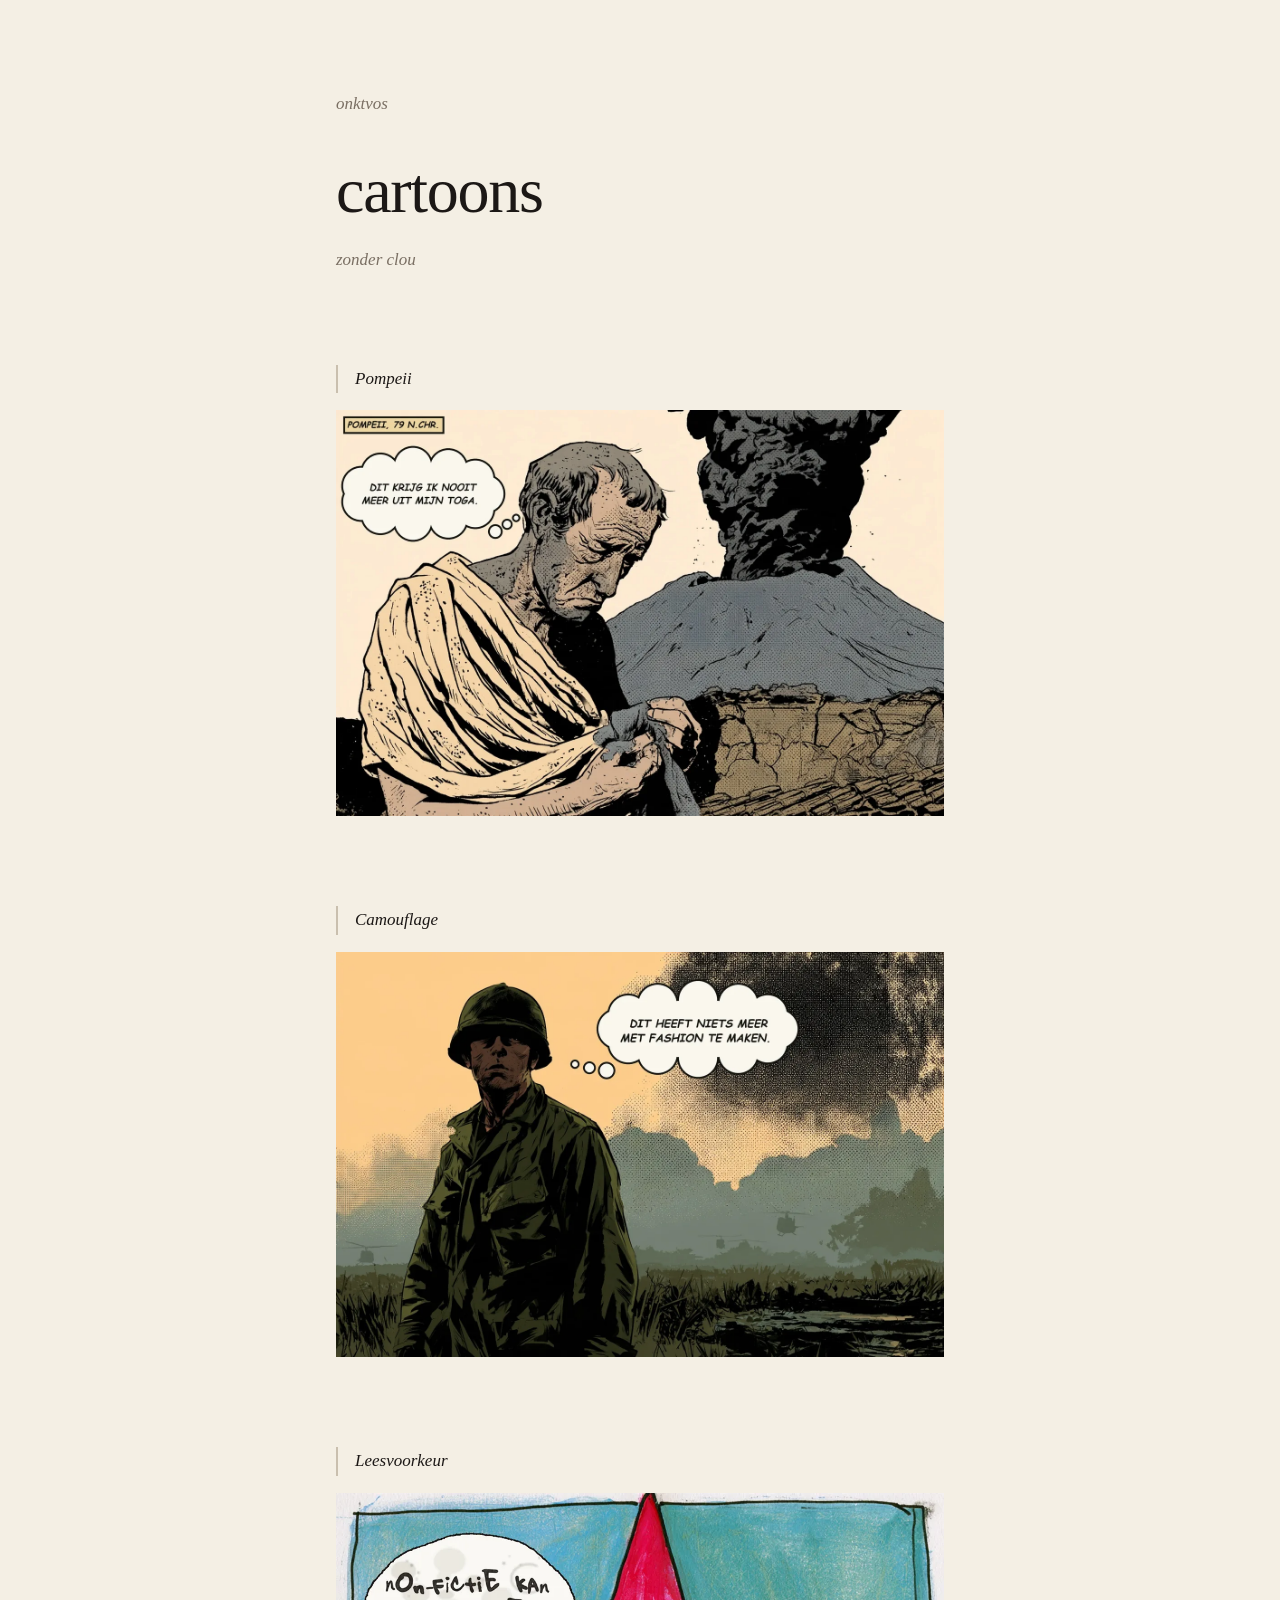
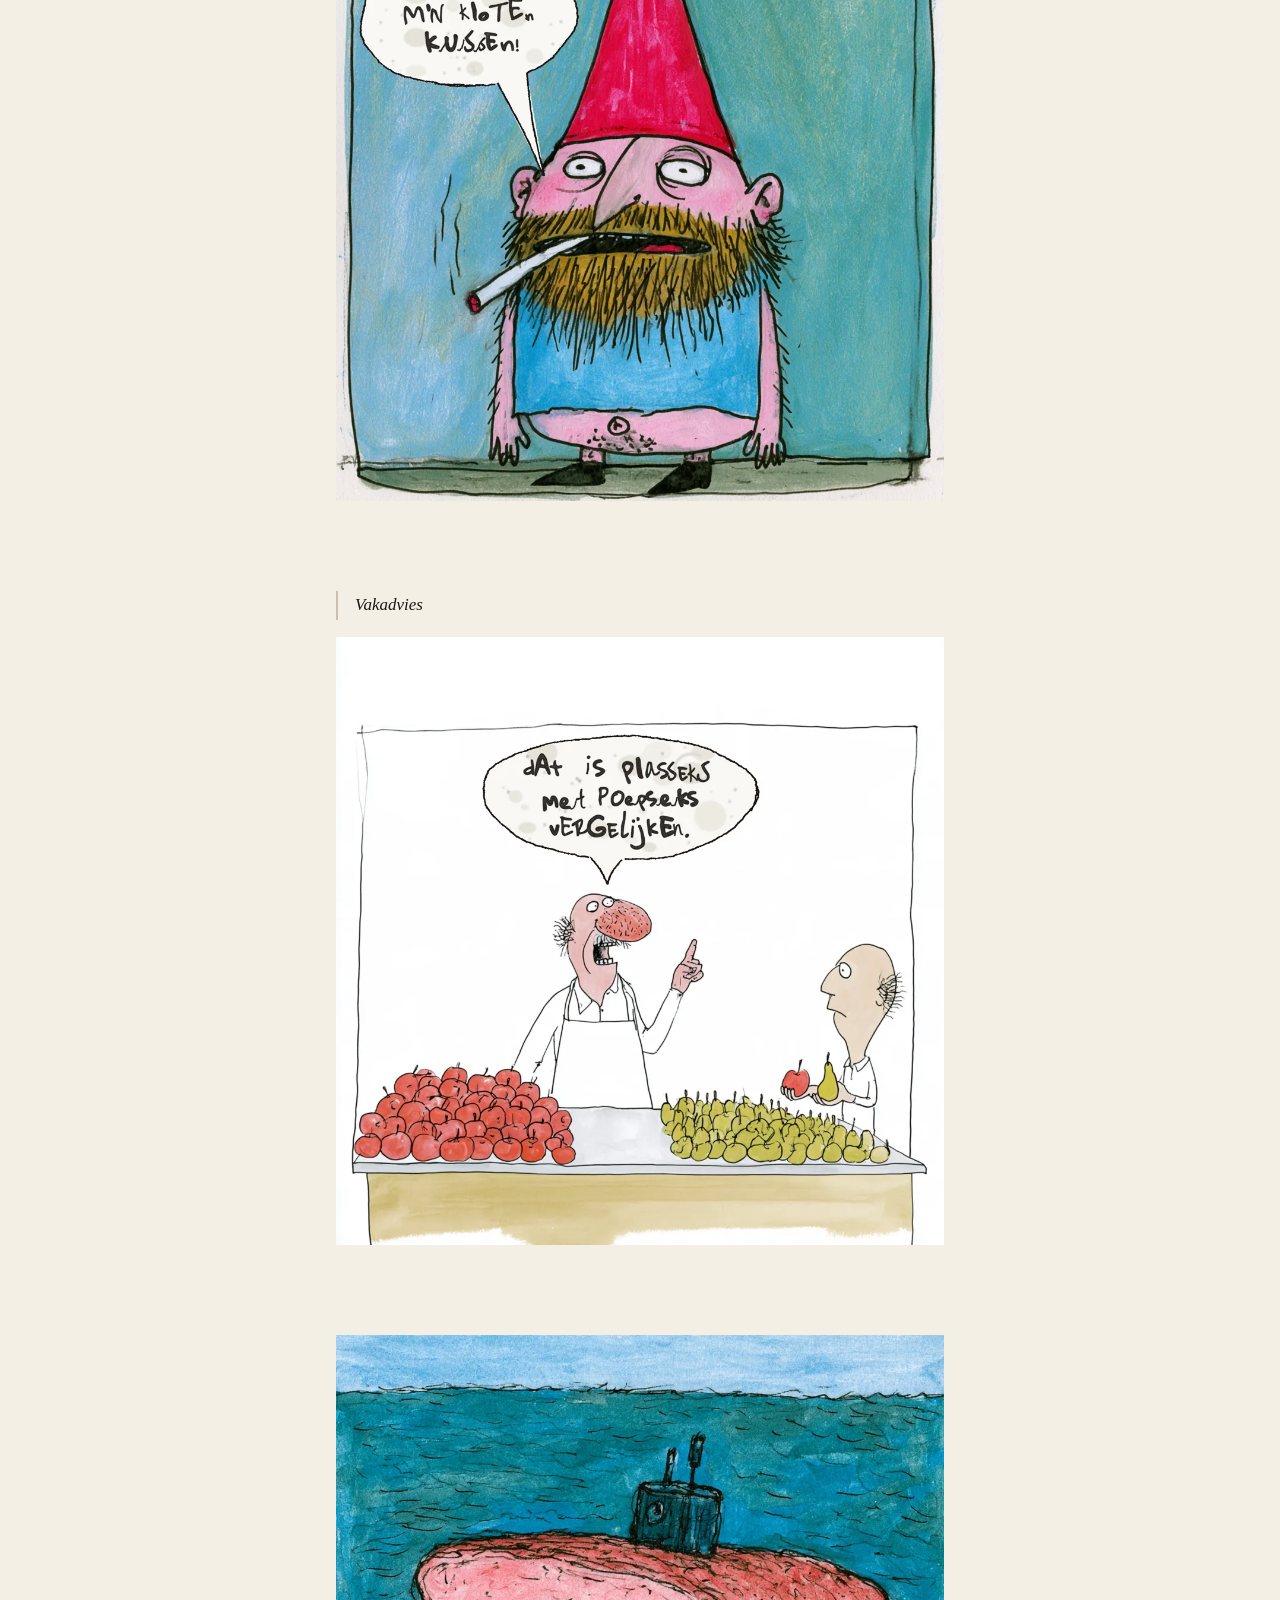
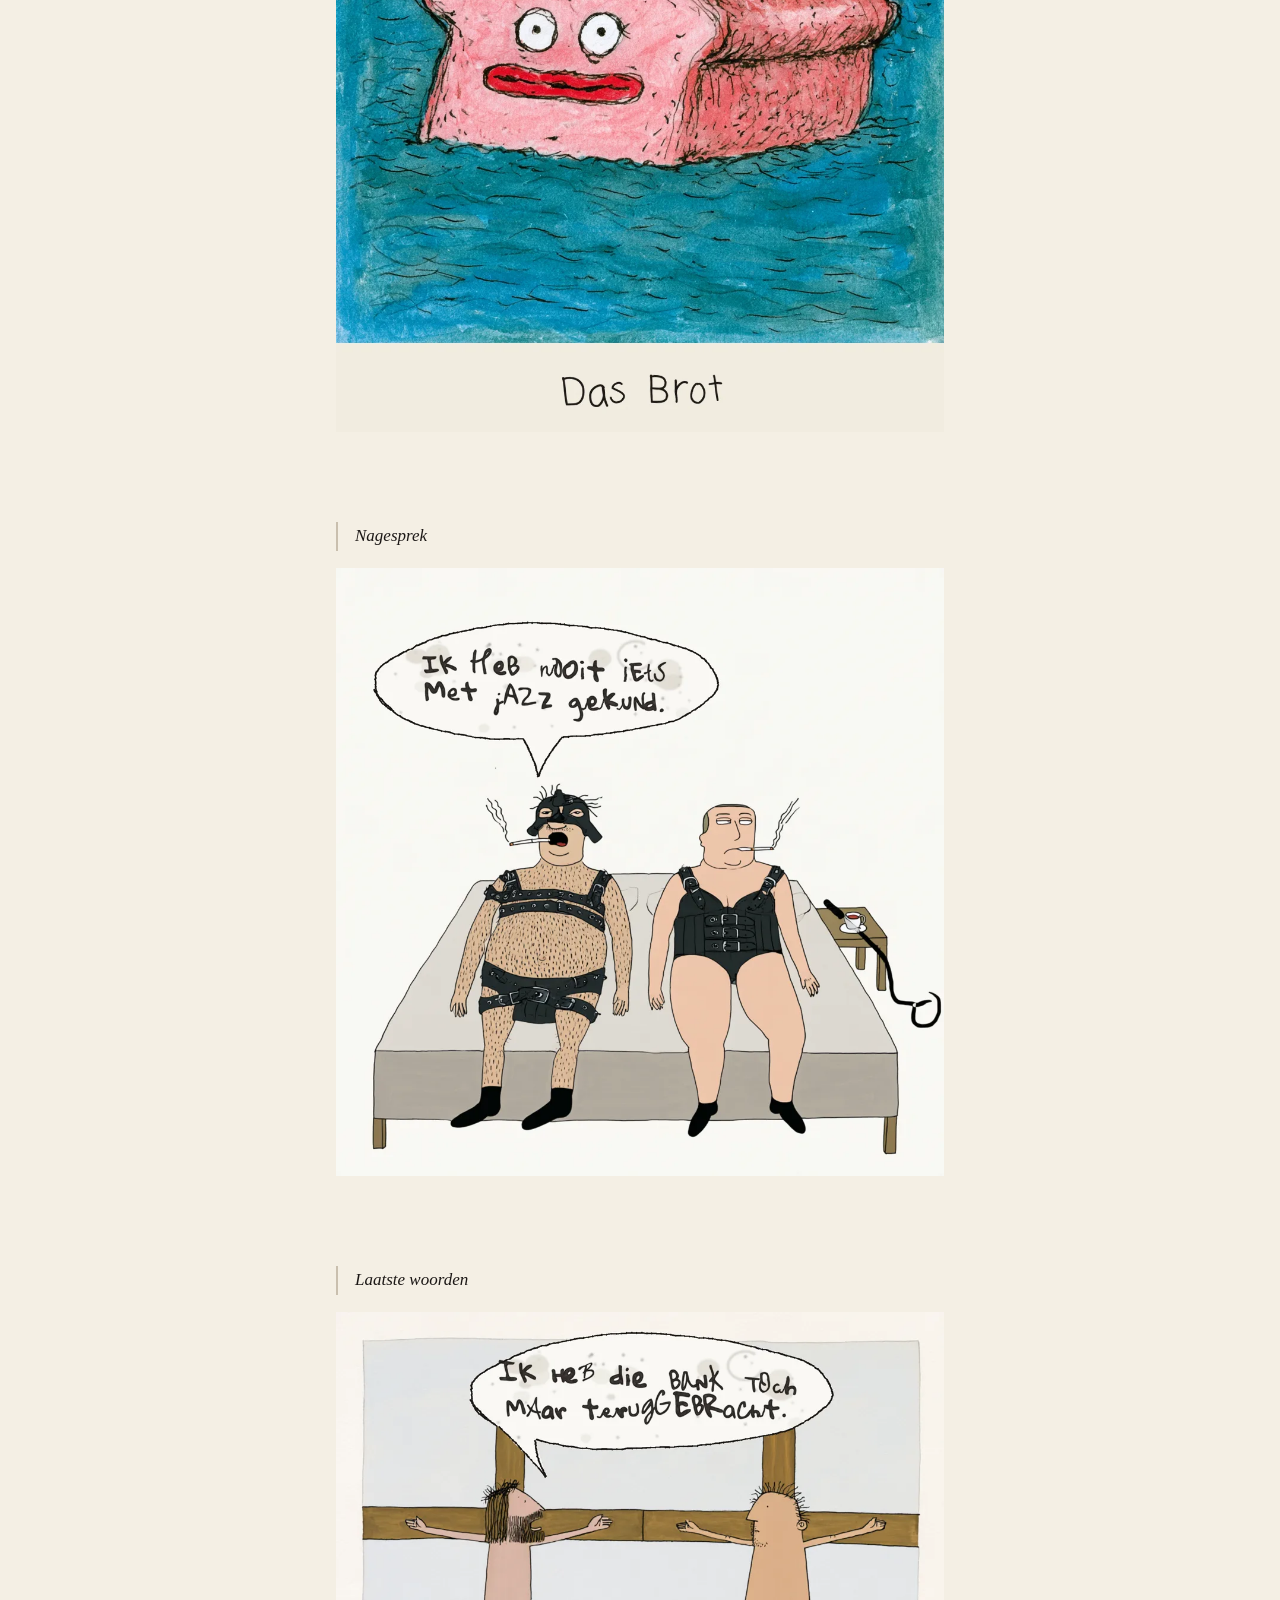
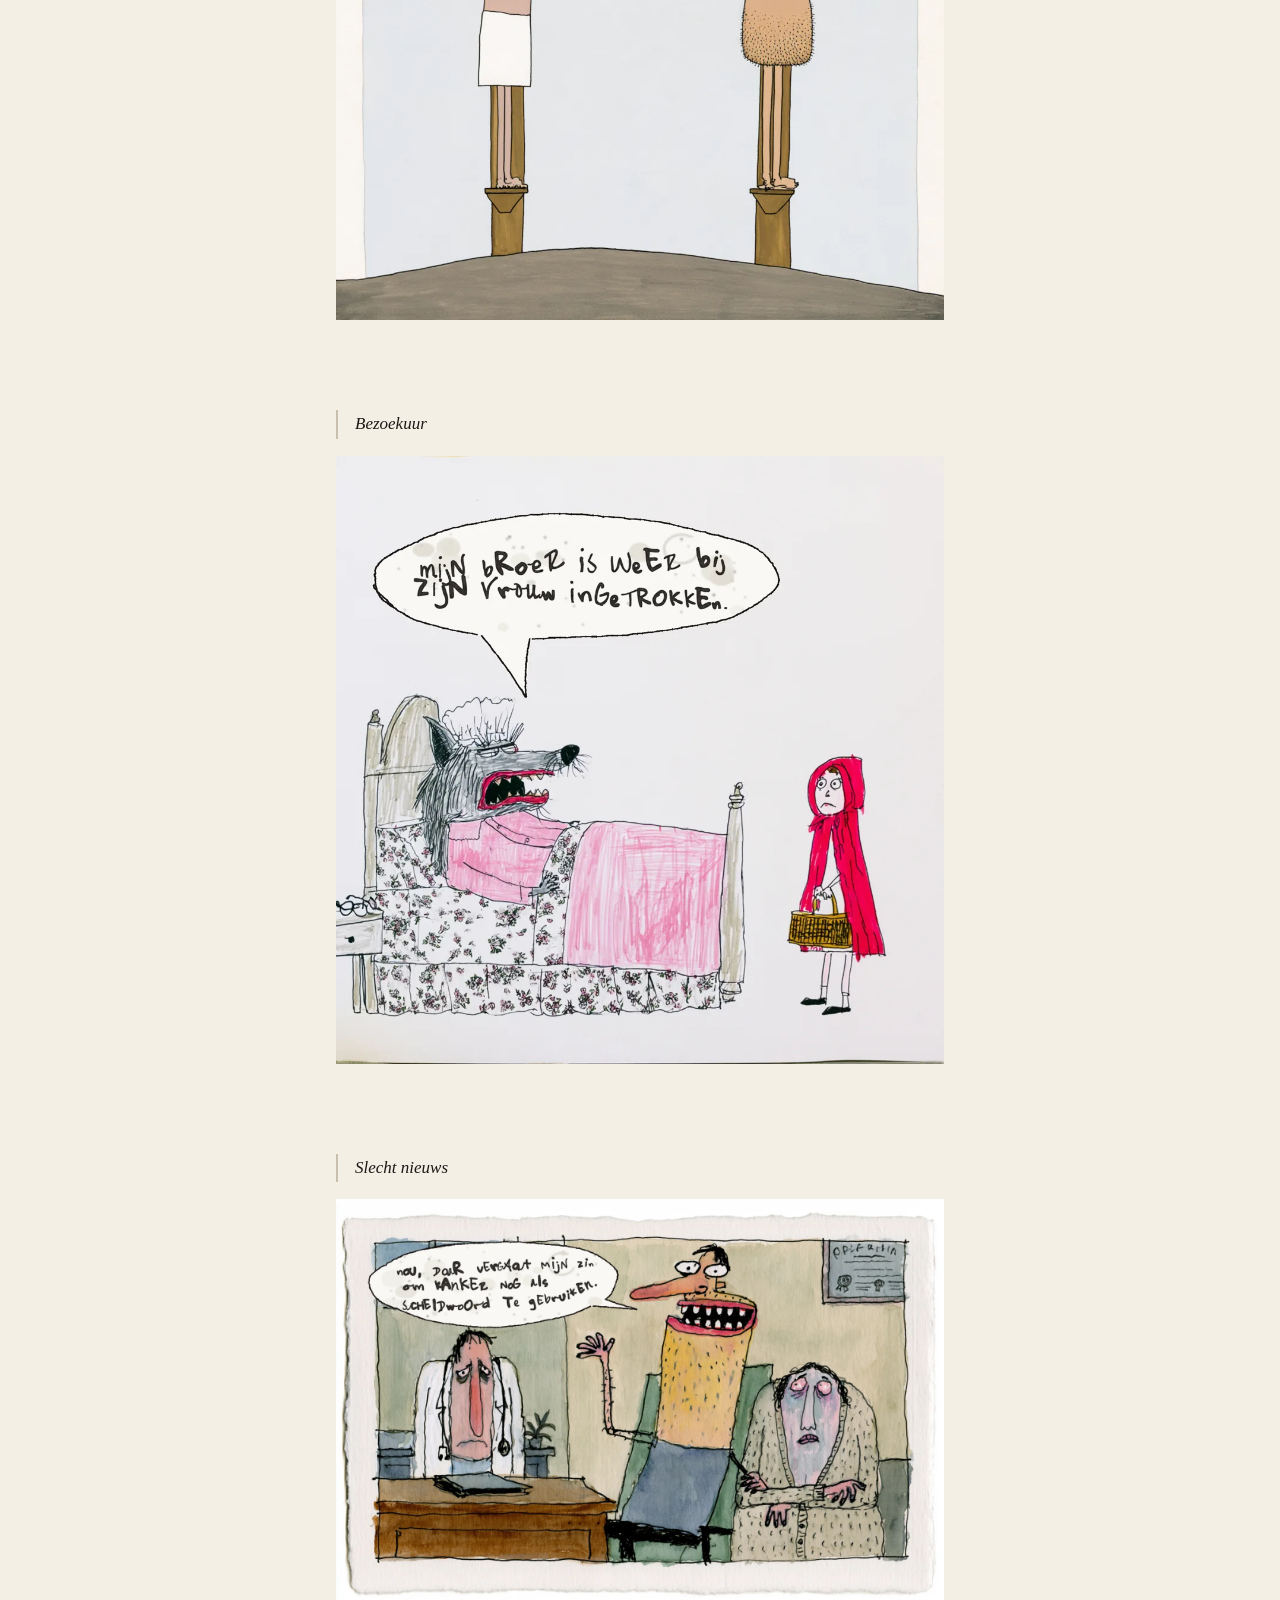
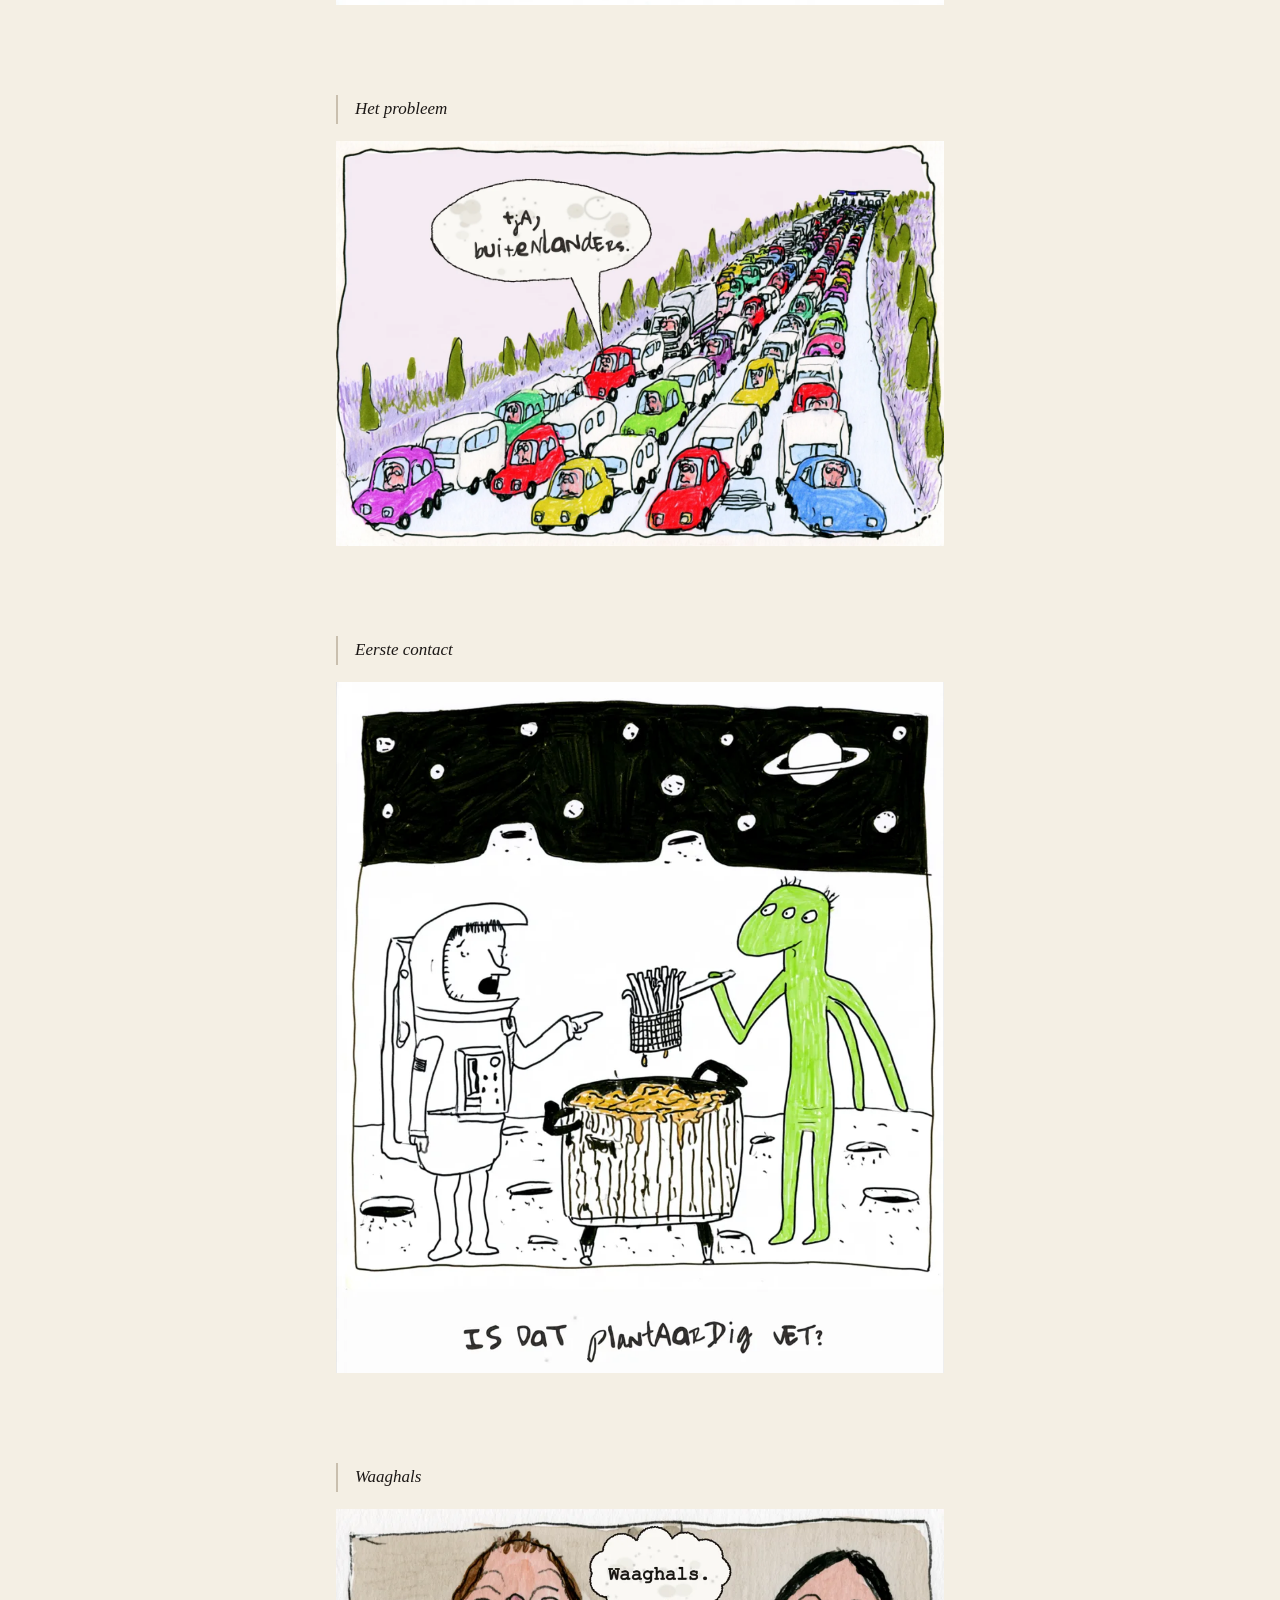
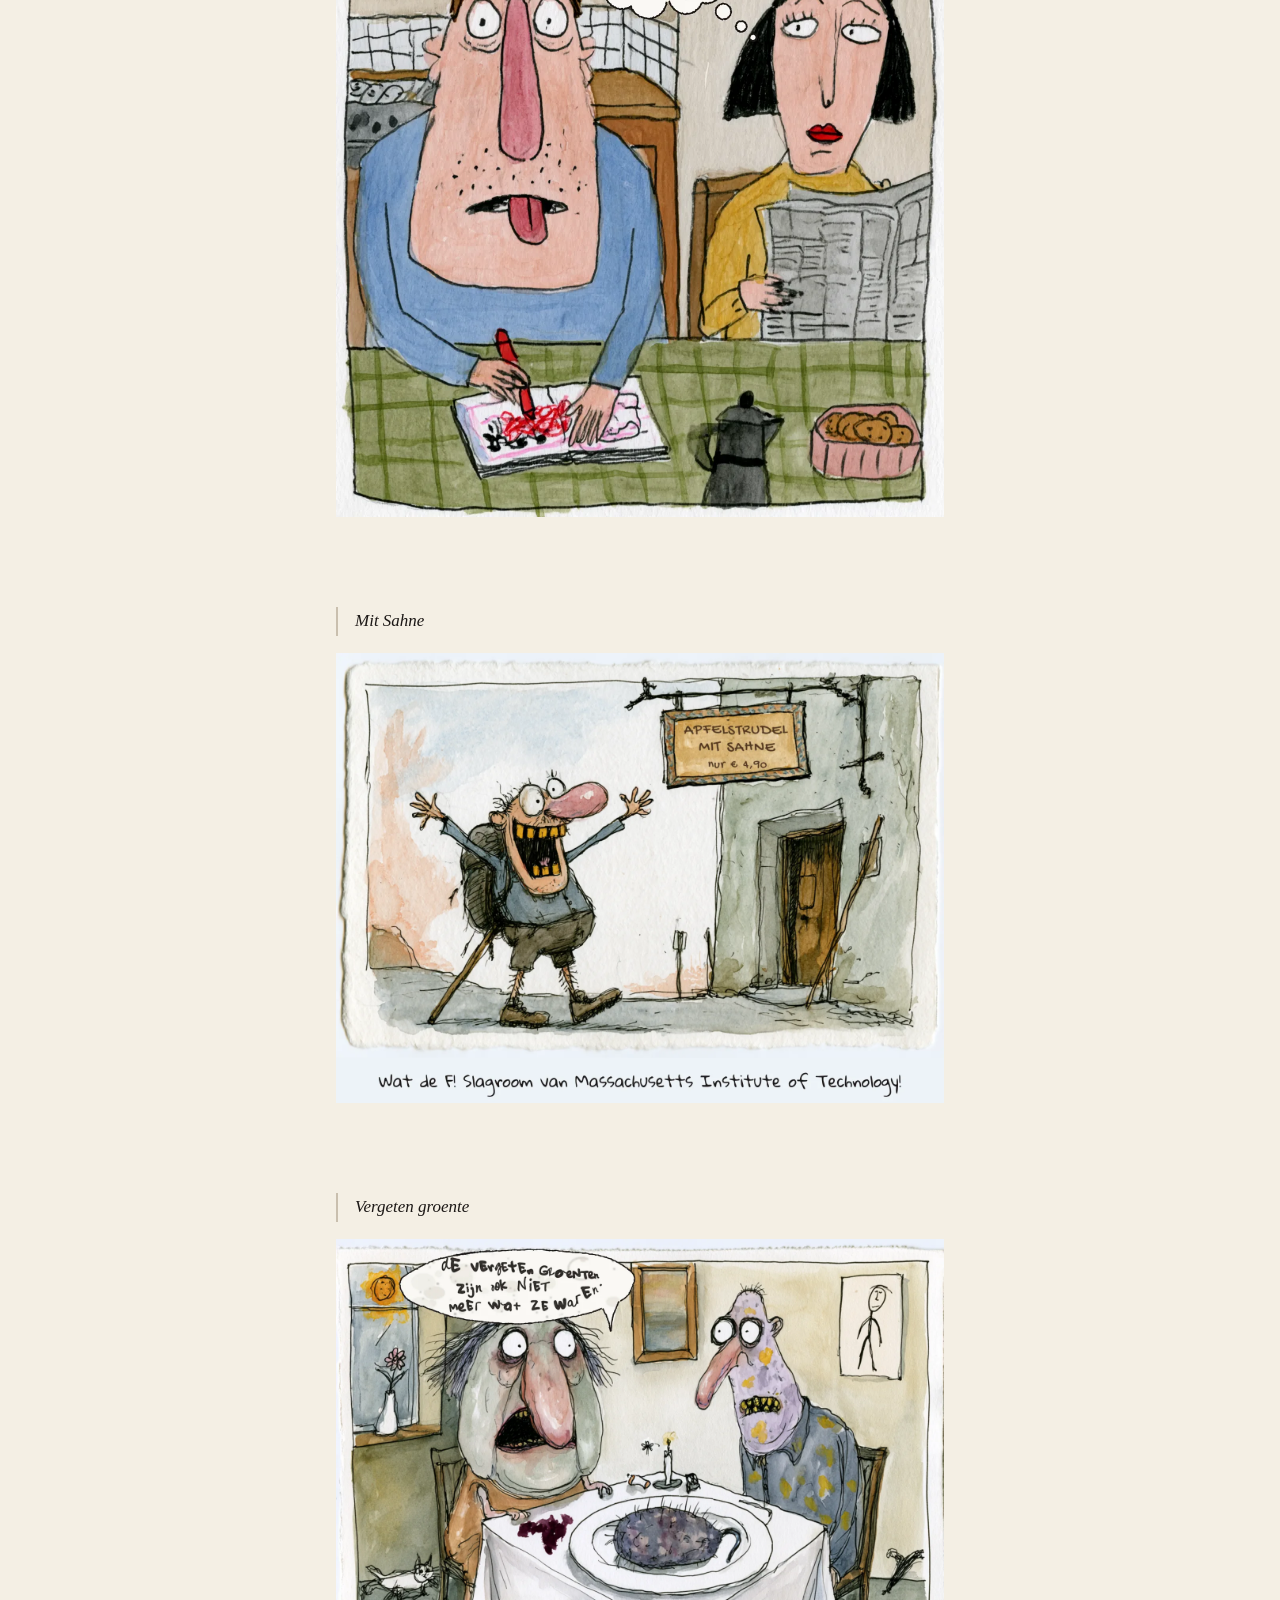
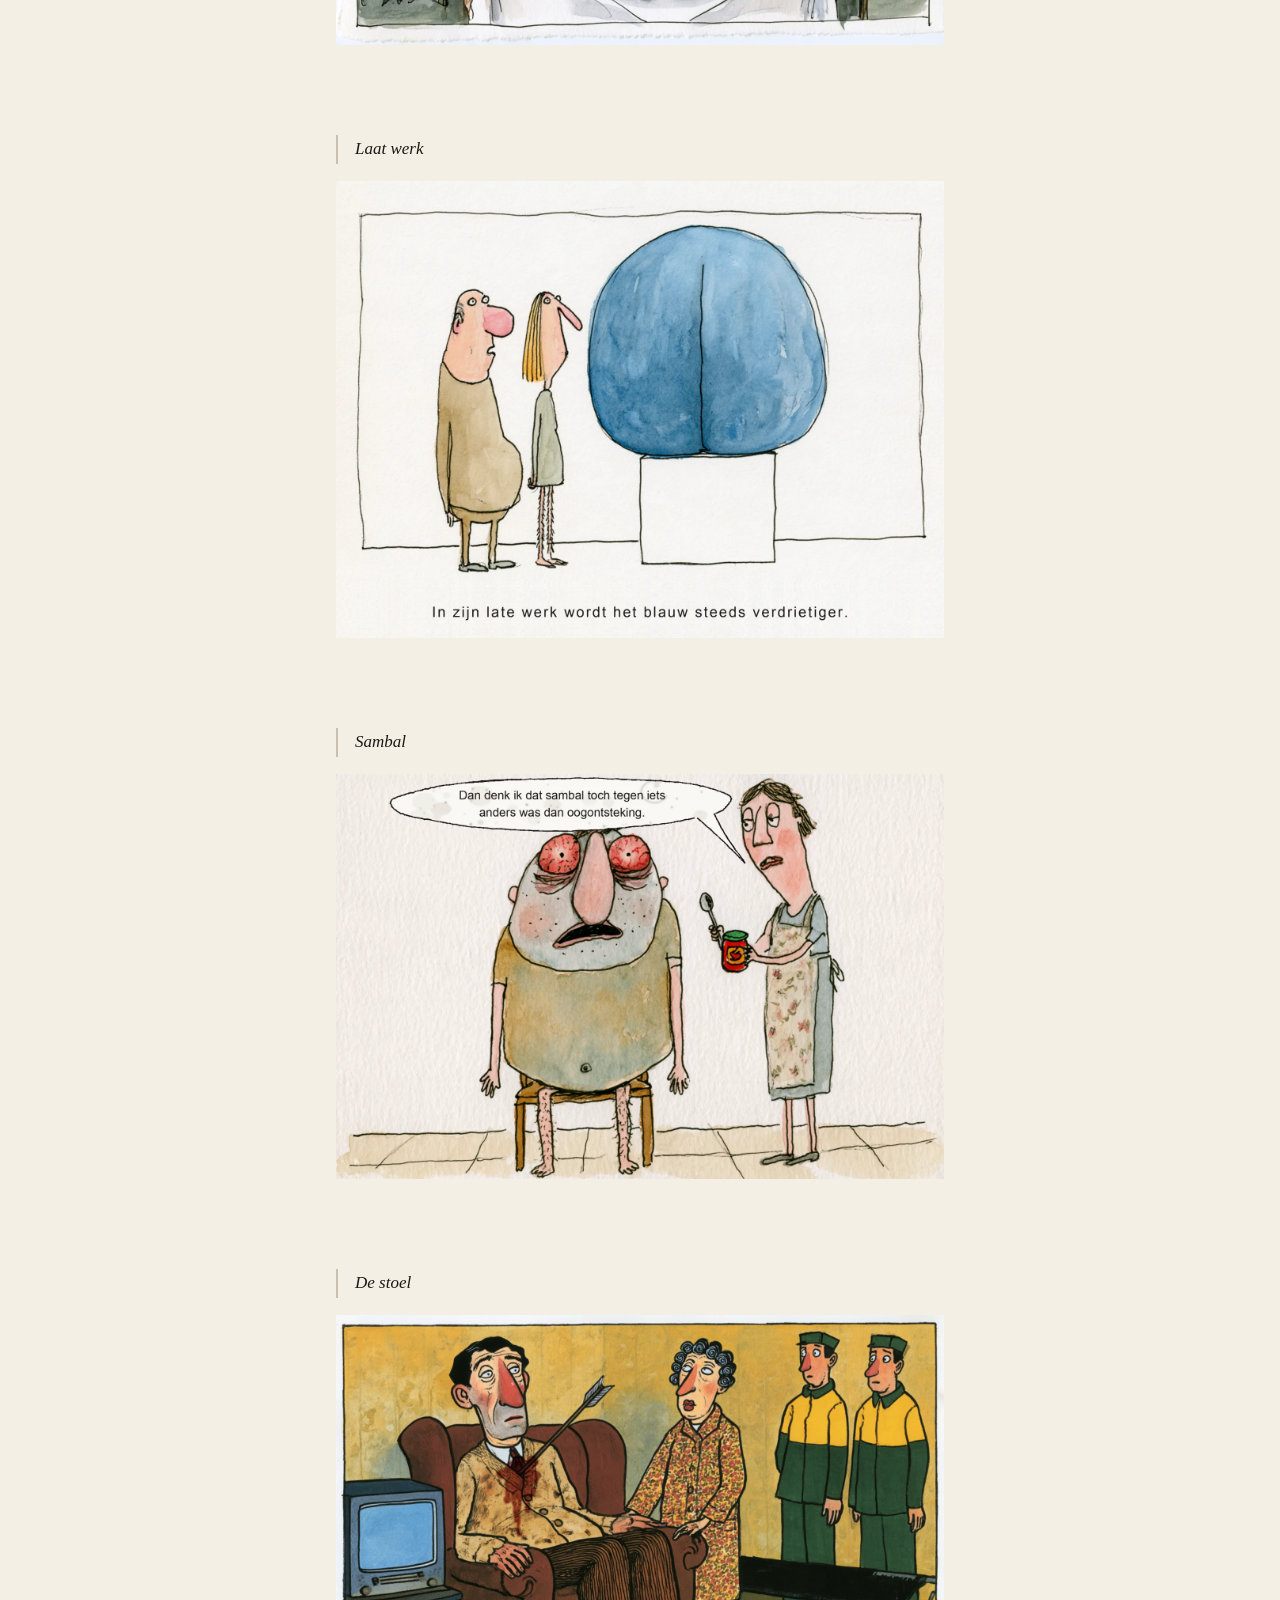
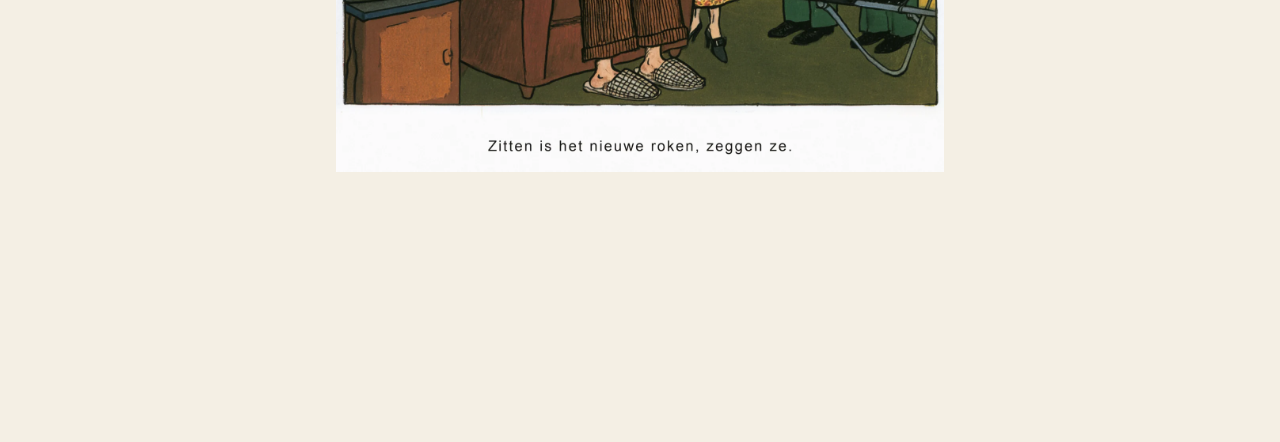
==== docs/cartoons/index.html @ 0d7dce4f "feat(cartoons): De stoel toegevoegd Register R12 (wetenschap en podcast) op de lelijkste plek: een w" ====
<!doctype html>
<html lang="nl">
<head>
  <meta charset="utf-8">
  <meta name="viewport" content="width=device-width, initial-scale=1">
  <title>cartoons · onktvos</title>
  <link rel="stylesheet" href="../onktvos.css">
</head>
<body>
  <main class="page">
    <a class="home" href="../">onktvos</a>
    <h1>cartoons</h1>
    <p class="intro">zonder clou</p>

    <section class="cartoon">
      <h2>Pompeii</h2>
      <img src="media/pompeii.webp" width="1344" height="896" loading="lazy"
           alt="Pompeii, 79 n.Chr. Een oude Romein bekijkt de as op zijn toga terwijl de Vesuvius uitbarst. Hij denkt: dit krijg ik nooit meer uit mijn toga.">
    </section>

    <section class="cartoon">
      <h2>Camouflage</h2>
      <img src="media/soldaat.webp" width="1344" height="896" loading="lazy"
           alt="Een soldaat in een groen veldtenue staat in een moeras, met helikopters en rook achter hem. Hij denkt: dit heeft niets meer met fashion te maken.">
    </section>

    <section class="cartoon">
      <h2>Leesvoorkeur</h2>
      <img src="media/kabouter.webp?v=2" width="1024" height="1024" loading="lazy"
           alt="Een kabouter met een rode puntmuts, een ruige baard en een peuk in zijn mond staat tegen een blauwe muur. Zijn hemd is te kort voor zijn buik. Hij zegt: non-fictie kan m'n kloten kussen!">
    </section>

    <section class="cartoon">
      <h2>Vakadvies</h2>
      <img src="media/groenteboer.webp?v=2" width="1024" height="1024" loading="lazy"
           alt="Een groenteboer in een wit schort staat achter een stapel appels en een stapel peren en steekt belerend zijn vinger op. Hij zegt: dat is plasseks met poepseks vergelijken. Een kale klant met een appel en een peer in zijn handen kijkt hem wezenloos aan.">
    </section>

    <section class="cartoon">
      <img src="media/das-brot.webp" width="1024" height="1174" loading="lazy"
           alt="Das Brot. Een brood met grote ogen en rode lippen drijft in zee, met een duikbootkoepel en twee periscopen op zijn korst.">
    </section>

    <section class="cartoon">
      <h2>Nagesprek</h2>
      <img src="media/nagesprek.webp?v=2" width="1024" height="1024" loading="lazy"
           alt="Een man en een vrouw van middelbare leeftijd in leren riemenpakjes liggen naast elkaar op bed en roken een sigaret. Op het nachtkastje staan een kopje thee en een zweep. De man zegt: ik heb nooit iets met jazz gekund.">
    </section>

    <section class="cartoon">
      <h2>Laatste woorden</h2>
      <img src="media/laatste-woorden.webp?v=2" width="1024" height="1024" loading="lazy"
           alt="Jezus en een moordenaar hangen naast elkaar aan het kruis op een kale heuvel. Jezus draait zijn hoofd naar de ander en zegt: ik heb die bank toch maar teruggebracht. De moordenaar kijkt wezenloos voor zich uit.">
    </section>

    <section class="cartoon">
      <h2>Bezoekuur</h2>
      <img src="media/bezoekuur.webp?v=2" width="1024" height="1024" loading="lazy"
           alt="Een kindertekening in viltstift: de wolf ligt met een nachtmuts in oma's bed onder een bloemetjessprei, en Roodkapje staat met haar mandje naast het bed. De wolf zegt: mijn broer is weer bij zijn vrouw ingetrokken.">
    </section>

    <section class="cartoon">
      <h2>Slecht nieuws</h2>
      <img src="media/slecht-nieuws.webp" width="1536" height="1024" loading="lazy"
           alt="Een aquarel in de spreekkamer: een sombere dokter zit achter zijn bureau, naast hem een man met een enorme neus en een mond vol tanden die vrolijk zwaait, en zijn vrouw die geschrokken kijkt. De man zegt: nou, daar vergaat mijn zin om kanker nog als scheldwoord te gebruiken.">
    </section>

    <section class="cartoon">
      <h2>Het probleem</h2>
      <img src="media/het-probleem.webp" width="1536" height="1024" loading="lazy"
           alt="Een kindertekening in viltstift: een Franse snelweg tussen lavendelvelden en cipressen staat vast, beide rijstroken vol met kleine auto's, vrachtwagens en tientallen witte caravans tot aan de tolpoortjes. Een man in een rode auto zegt: tja, buitenlanders.">
    </section>

    <section class="cartoon">
      <h2>Eerste contact</h2>
      <img src="media/eerste-contact.webp" width="901" height="1024" loading="lazy"
           alt="Een kindertekening in viltstift: op een kale planeet met kraters en een geringde planeet aan de zwarte hemel staat een astronaut met open vizier naast een groen wezen met drie ogen en lange armen. Het wezen tilt een mandje friet uit een grote frituurpan met borrelend vet. De astronaut wijst naar de pan. Onderschrift: is dat plantaardig vet?">
    </section>

    <section class="cartoon">
      <h2>Waaghals</h2>
      <img src="media/waaghals.webp" width="1024" height="1024" loading="lazy"
           alt="Een man met een grote roze neus zit aan de keukentafel met zijn tong uit zijn mond een kleurplaat in te kleuren met een rood krijtje. Naast hem zit zijn vrouw achter de krant. Ze denkt: waaghals.">
    </section>

    <section class="cartoon">
      <h2>Mit Sahne</h2>
      <img src="media/mit-sahne.webp" width="1536" height="1139" loading="lazy"
           alt="Een tekening in inkt en waterverf: een lelijke wandelaar met rugzak, wandelstok, korte broek en een grote roze neus staat voor een herberg en gooit zijn armen juichend omhoog. Boven de deur hangt een bord: Apfelstrudel mit Sahne, nur 4,90 euro. Onderschrift: wat de F! Slagroom van Massachusetts Institute of Technology!">
    </section>

    <section class="cartoon">
      <h2>Vergeten groente</h2>
      <img src="media/vergeten-groente.webp" width="1536" height="1024" loading="lazy"
           alt="Een tekening in inkt, waterverf en kinderlijk kleurpotlood: een vrouw met een bleekgroen hoofd, stipogen en een enorme neus en een man met een paarse speldenkop en gele tanden zitten in een restaurant aan tafel. Op het witte bord tussen hen ligt een harige, paarsgrijze knobbel met een slangetje eraan. De vrouw zegt: de vergeten groenten zijn ook niet meer wat ze waren.">
    </section>

    <section class="cartoon">
      <h2>Laat werk</h2>
      <img src="media/laat-werk.webp" width="1536" height="1156" loading="lazy"
           alt="Een tekening in inkt en waterverf: in een kale museumzaal staan een dikke man met een grote roze neus en een schriel vrouwtje met een hangneus voor een reusachtig blauw beeld van twee billen op een witte sokkel. Ze kijken met lege gezichten recht in de bilnaad. Onderschrift: in zijn late werk wordt het blauw steeds verdrietiger.">
    </section>

    <section class="cartoon">
      <h2>Sambal</h2>
      <img src="media/sambal.webp" width="1536" height="1024" loading="lazy"
           alt="Een tekening in inkt en waterverf: een dikke man zit verstijfd op een keukenstoel met zijn mond wijd open en knalrode, opgezwollen ogen. Naast hem staat een vrouw in een bloemetjesschort met een potje sambal en een theelepel. Ze zegt: dan denk ik dat sambal toch tegen iets anders was dan oogontsteking.">
    </section>

    <section class="cartoon">
      <h2>De stoel</h2>
      <img src="media/de-stoel.webp" width="1536" height="1155" loading="lazy"
           alt="Een tekening in inkt en waterverf: in een woonkamer met vergeeld behang zit een dode man in een bruine fauteuil voor een oude tv, met een pijl door zijn hart en bloed op zijn vest. Naast hem staat zijn vrouw in een bloemetjesduster met haar hand op zijn arm. Twee ambulancebroeders in groen-gele pakken wachten met een lege brancard. Onderschrift: zitten is het nieuwe roken, zeggen ze.">
    </section>
  </main>
</body>
</html>
---- docs/onktvos.css ----
/* Gedeeld door alle pagina's van onktvos */
:root { --paper: #f4efe4; --ink: #1c1816; --muted: #7a6f63; --thread: #c9bfae; }
@media (prefers-color-scheme: dark) {
  :root { --paper: #1c1816; --ink: #f4efe4; --muted: #a89c8e; --thread: #4a423b; }
}
body { margin: 0; background: var(--paper); color: var(--ink); font-family: Georgia, "Times New Roman", serif; }
.page { max-width: 38rem; margin: 0 auto; padding: 10vh 16px 20vh; font-size: 17px; line-height: 1.7; }
.home { color: var(--muted); text-decoration: none; font-style: italic; }
.home:hover { color: var(--ink); }
.page h1 { font-size: clamp(2.5rem, 10vw, 4rem); font-weight: 400; margin: 2vh 0 0; letter-spacing: -0.02em; }
.intro { color: var(--muted); font-style: italic; margin: 0 0 10vh; }
.page section { margin: 0 0 10vh; }
.page h1 + section { margin-top: 8vh; }
.page h2 { font-size: 17px; font-weight: 400; font-style: italic; margin: 0 0 1em; padding-left: 1em; border-left: 2px solid var(--thread); }
.page section p { margin: 0 0 1.4em; }
.page img, .page video { display: block; width: 100%; height: auto; }
/* woordbeeld: de o's zijn een calamaris en een vossenstaart */
.o { display: inline-block; width: 0.54em; height: 0.54em; vertical-align: -0.035em; margin: 0 0.015em; }
/* ankerlink per item: pas zichtbaar als je ernaar zoekt */
.page section { scroll-margin-top: 4vh; }
.page h2 { transition: border-color 1.2s; }
.page section:target h2 { border-left-color: var(--ink); }
.anker { color: var(--thread); text-decoration: none; opacity: 0; transition: opacity .2s; }
.page h2:hover .anker, .anker:focus { opacity: 1; }
.anker:hover { color: var(--muted); }
@media (hover: none) { .anker { opacity: 1; } }
/* slot onderaan subpagina's */
.slot { color: var(--muted); font-style: italic; }
.slot a { color: var(--muted); text-decoration: none; }
.slot a:hover { color: var(--ink); }
a:focus-visible { outline: 1px dotted currentColor; outline-offset: 3px; }
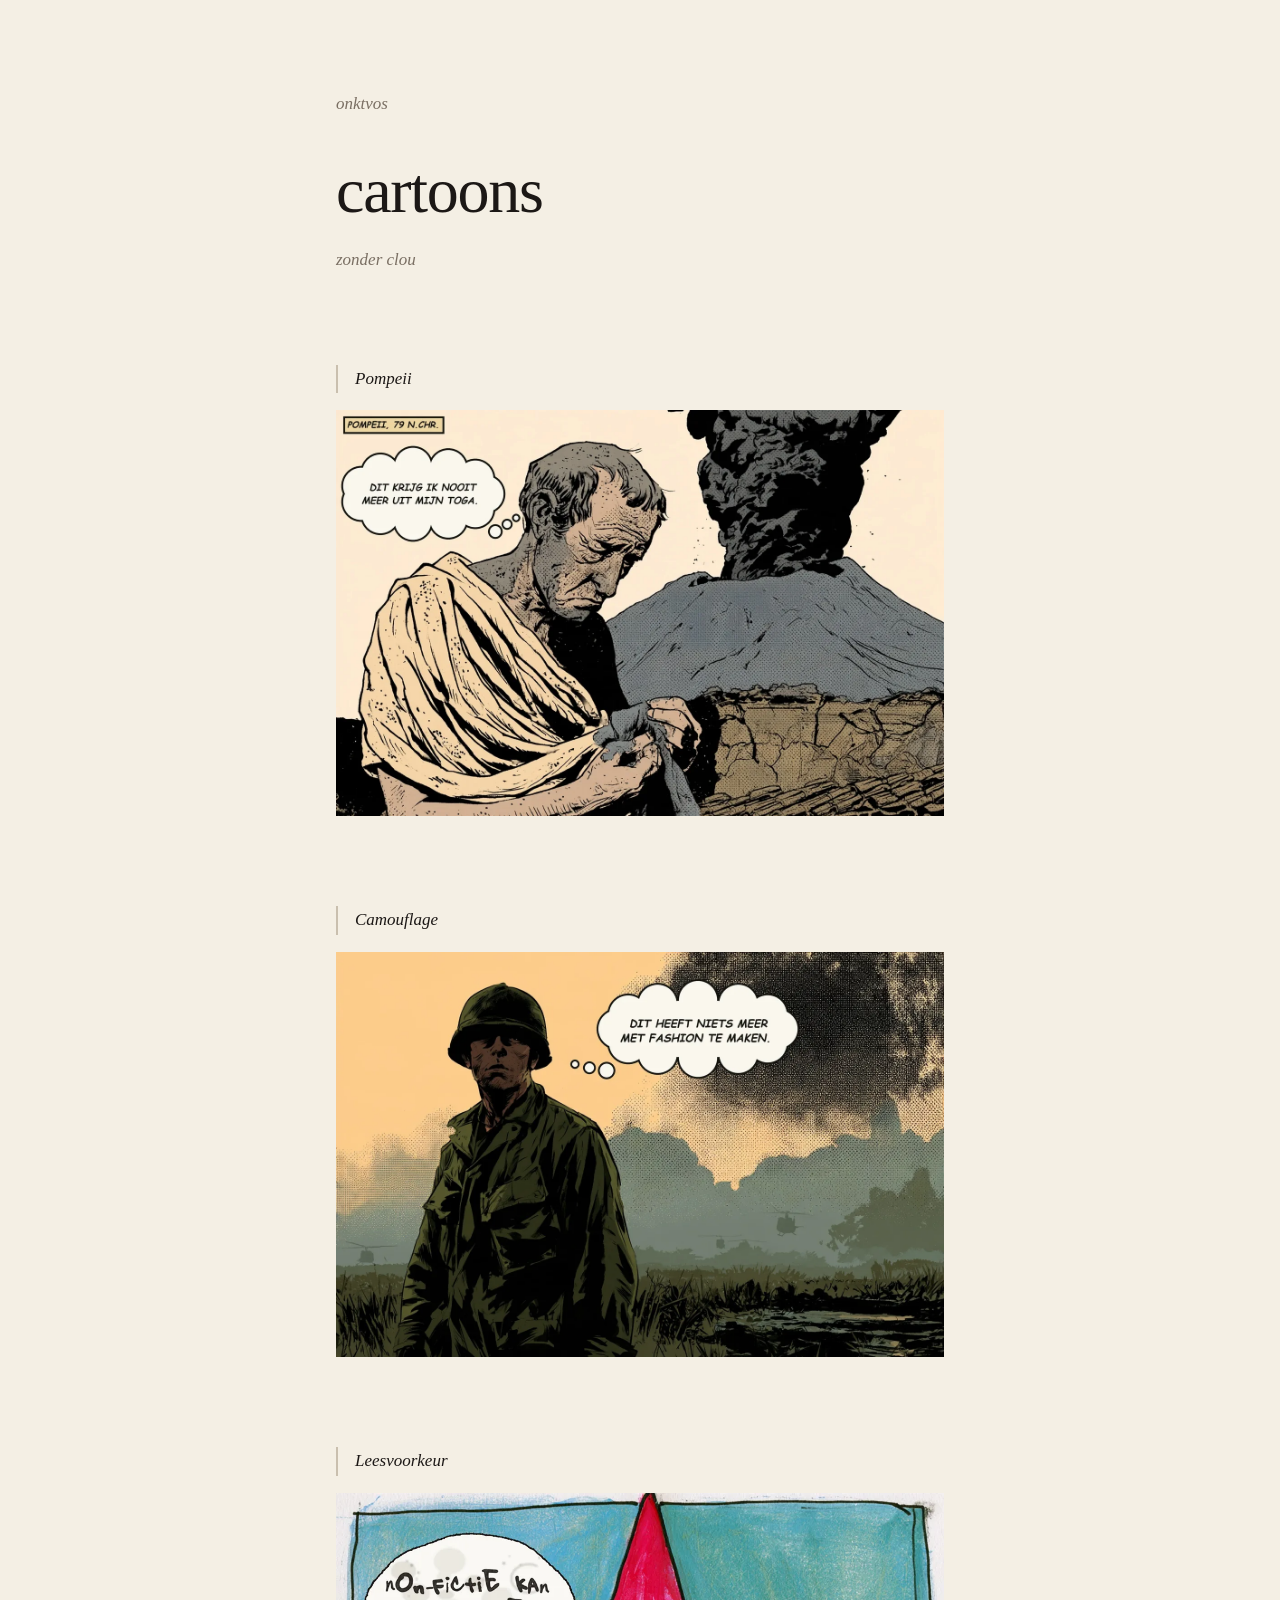
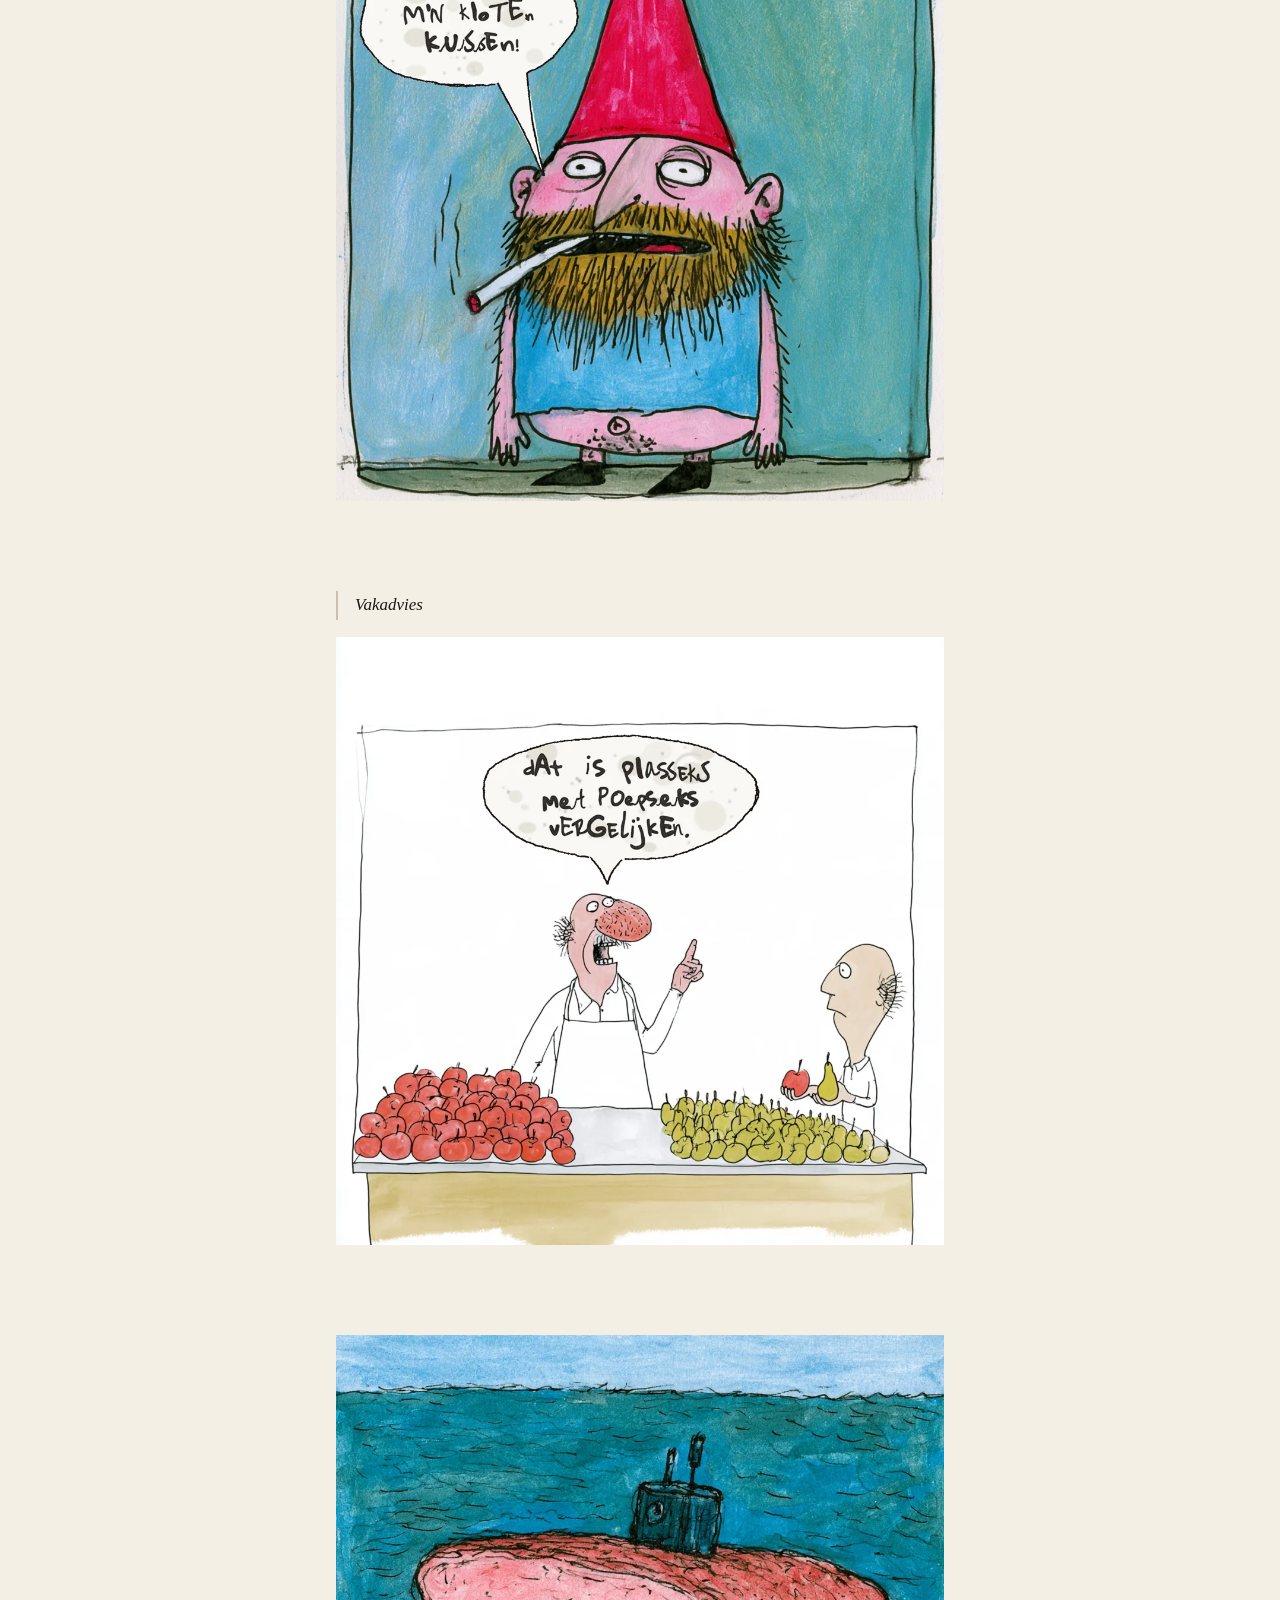
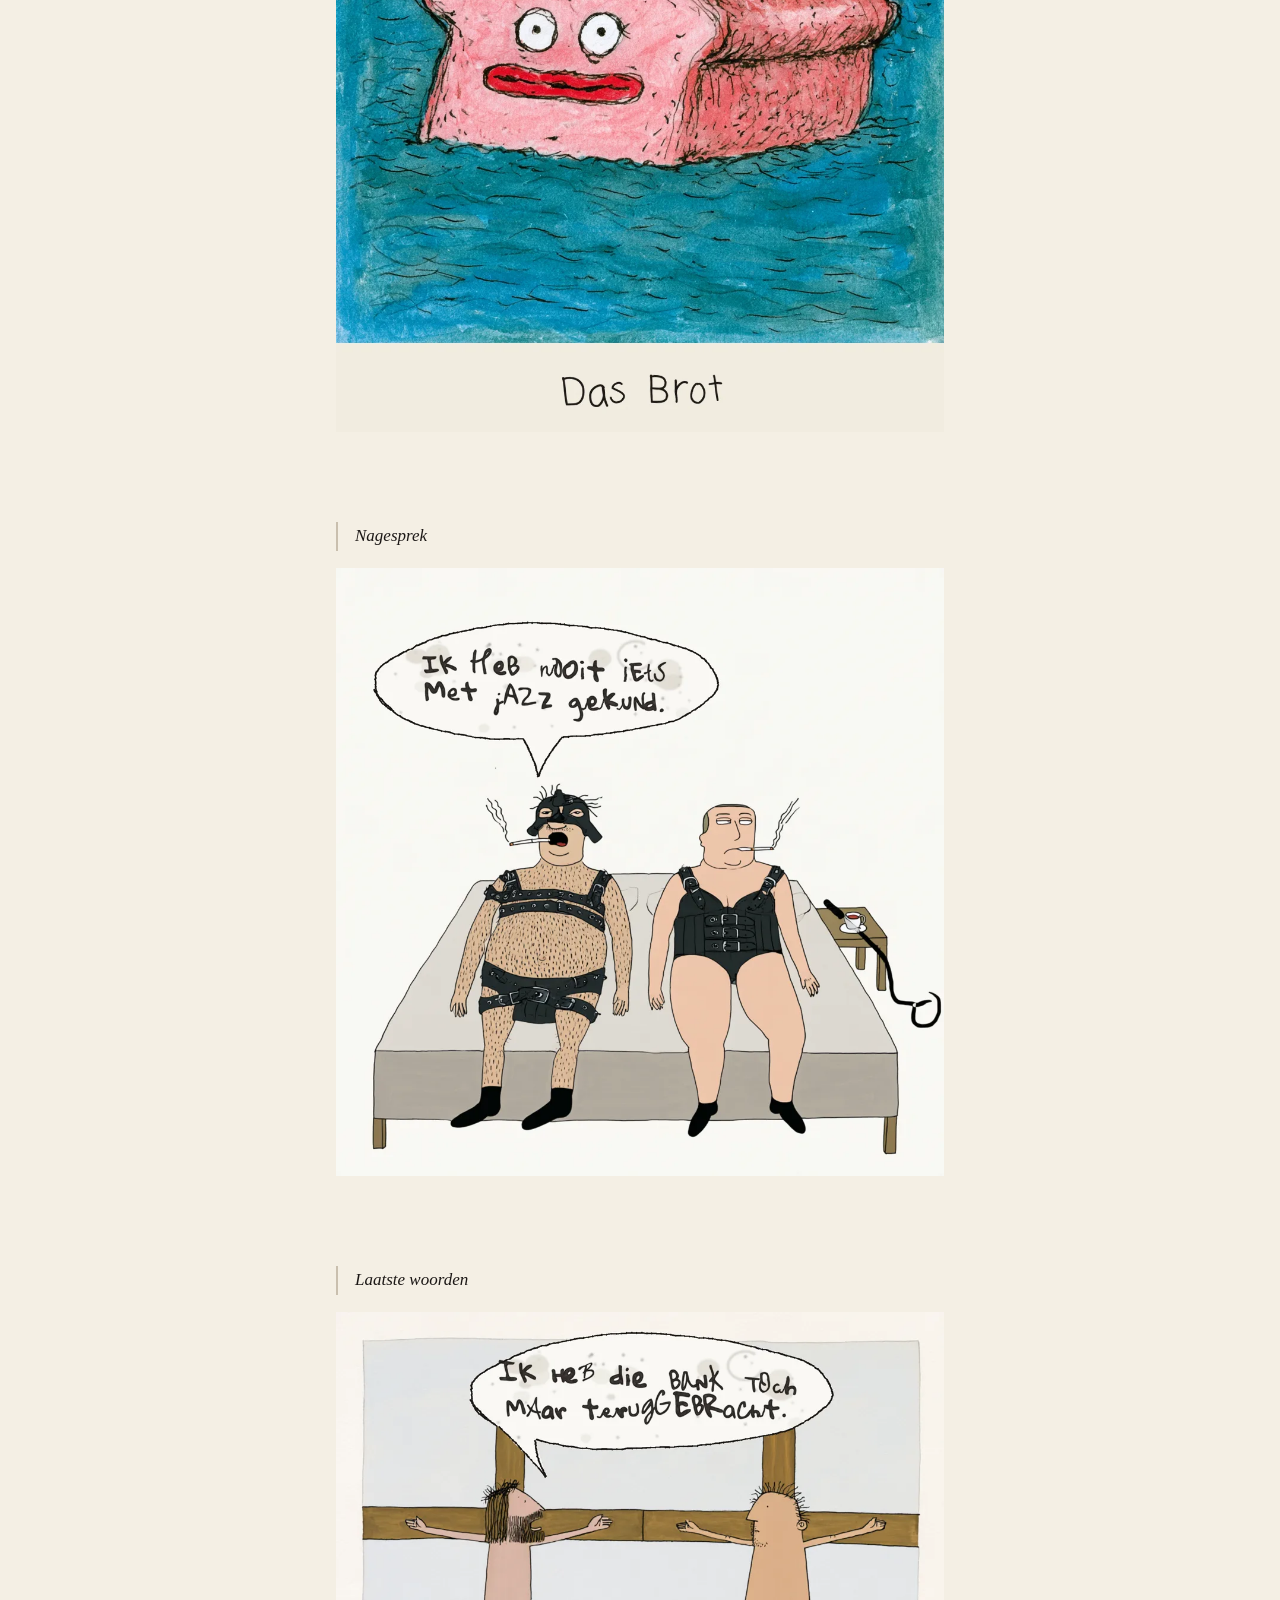
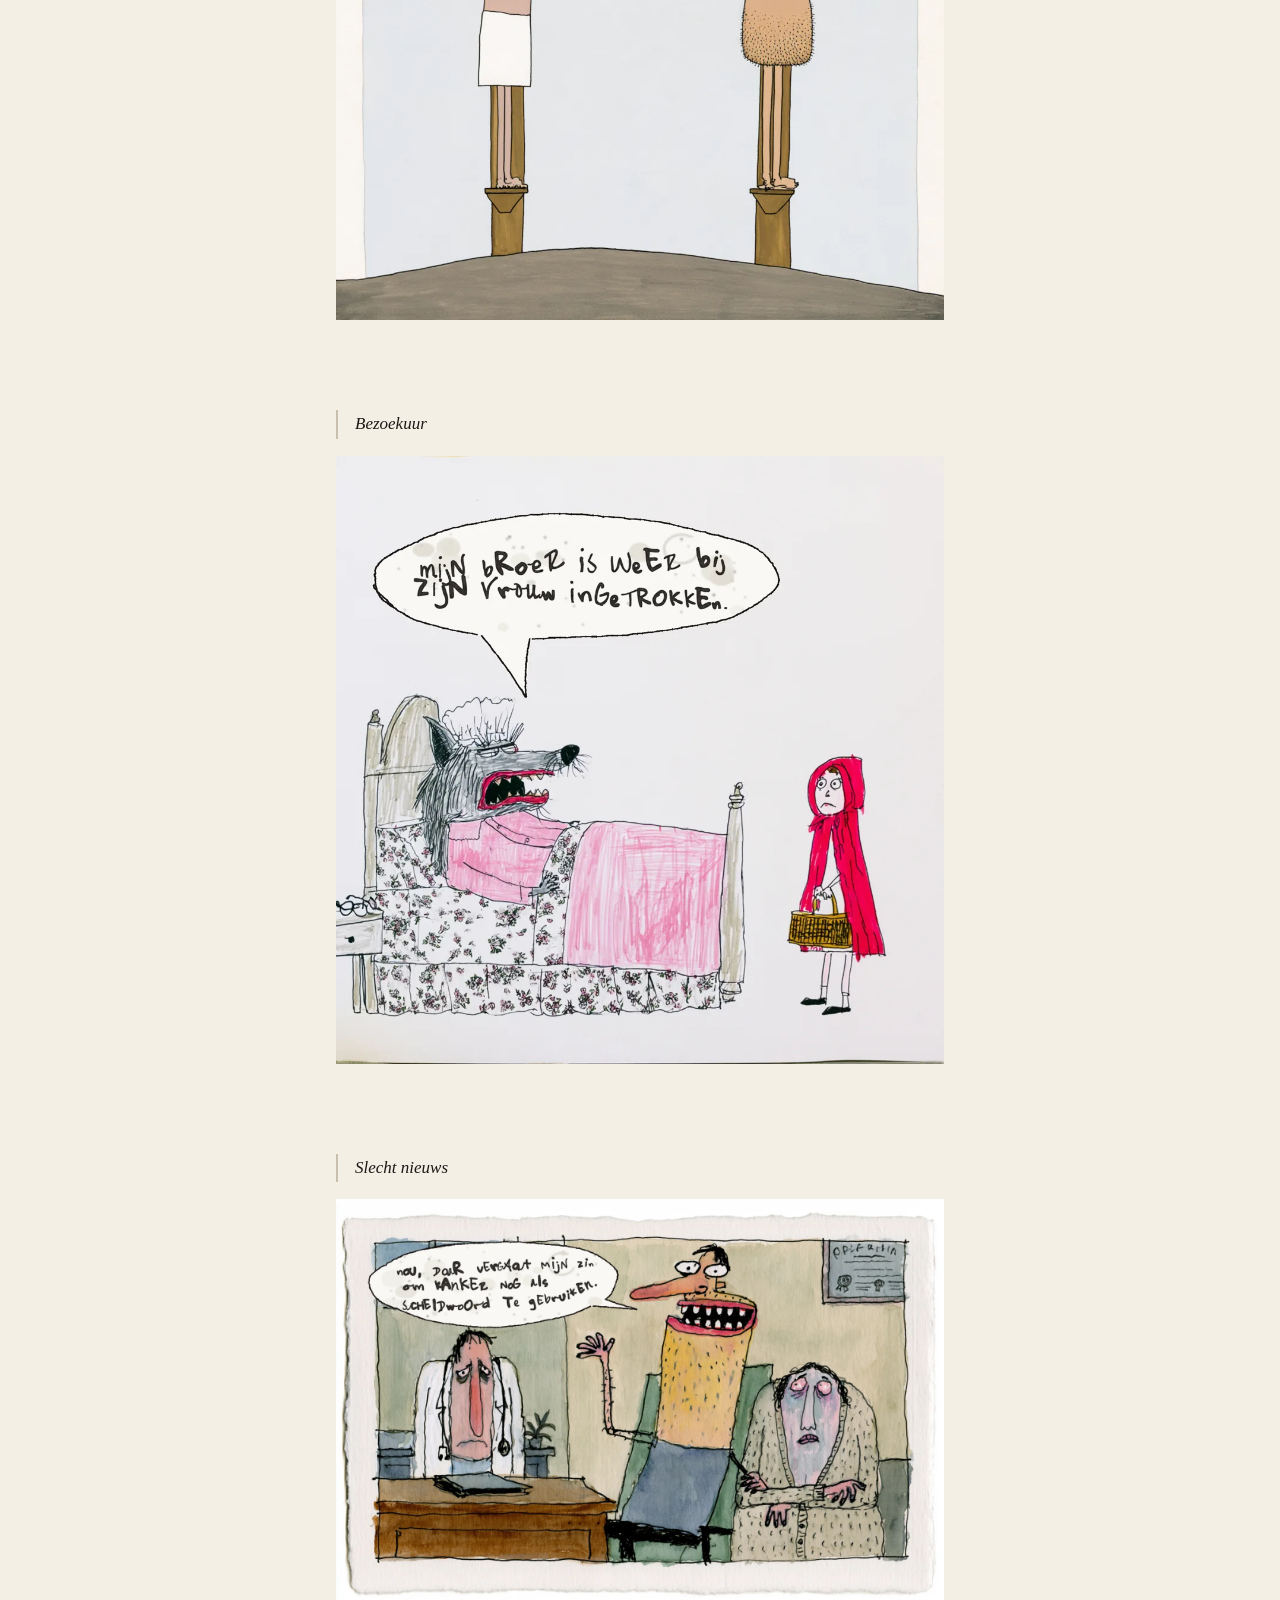
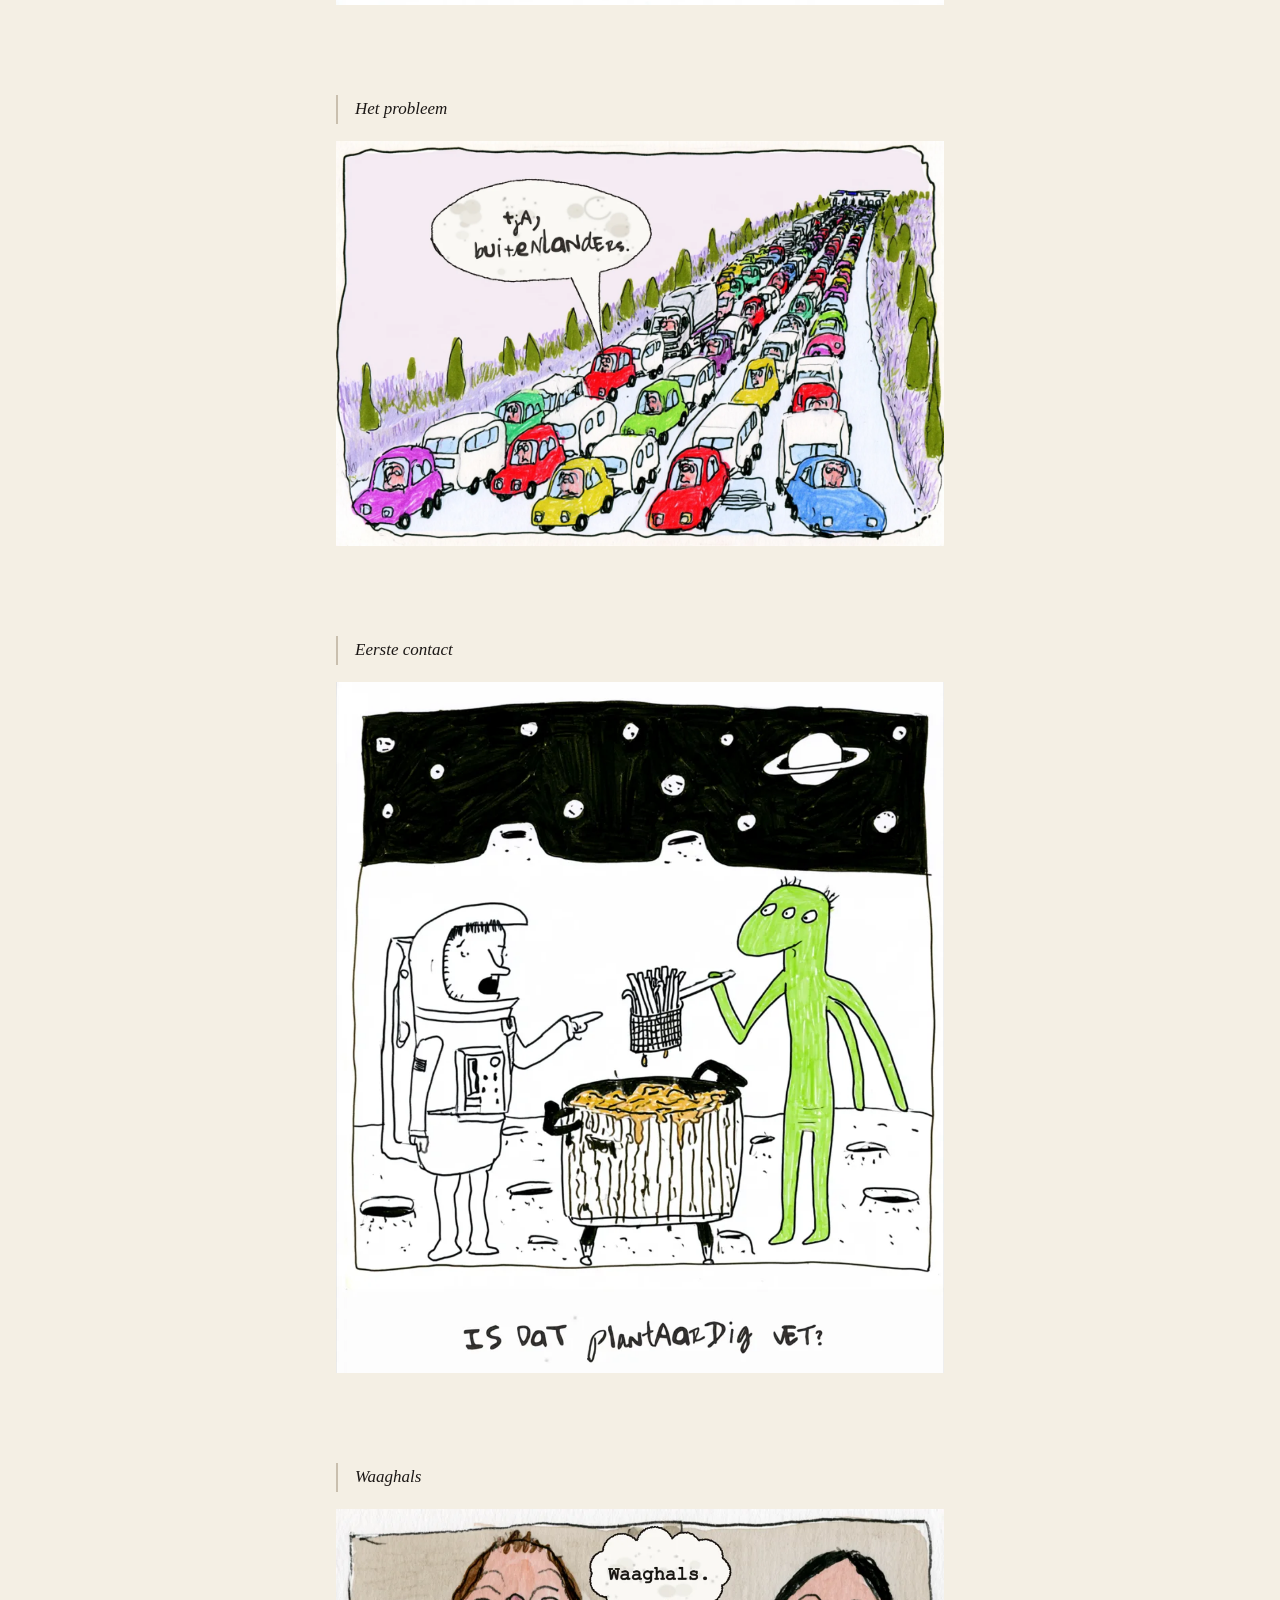
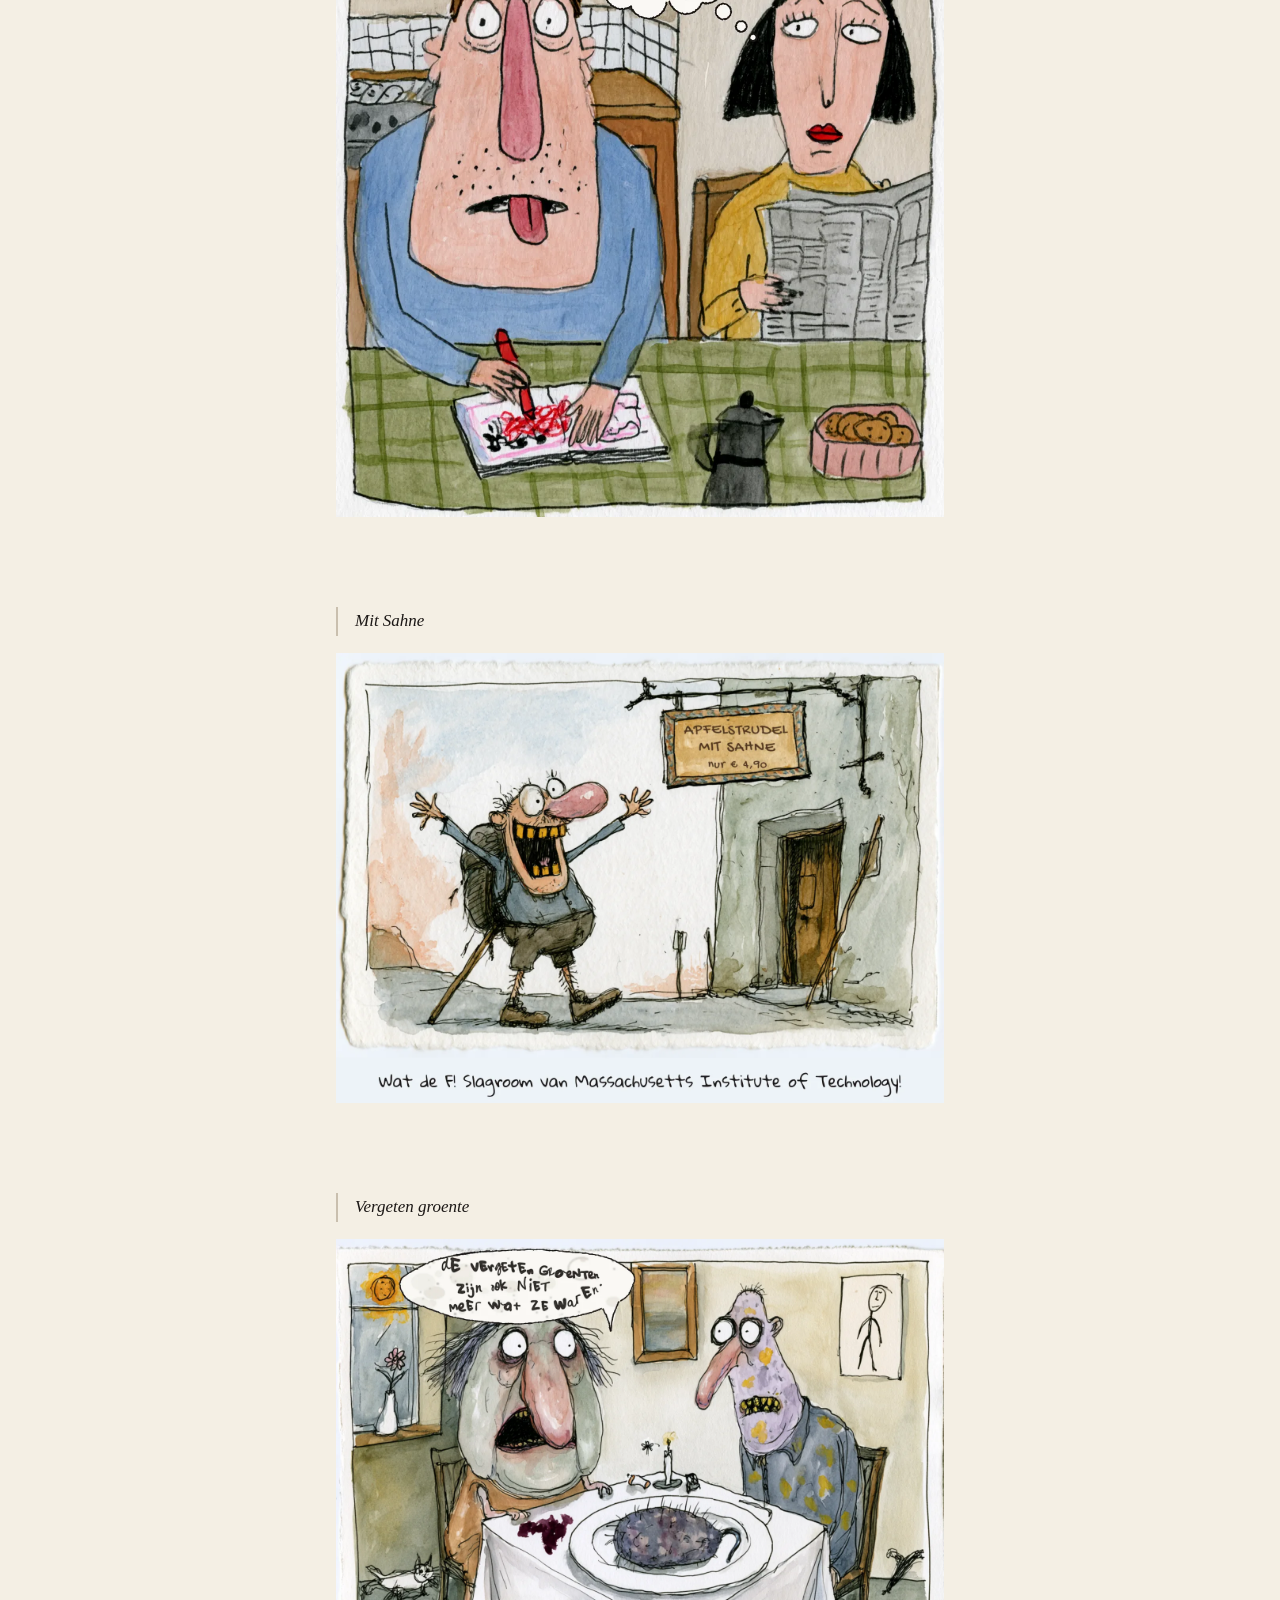
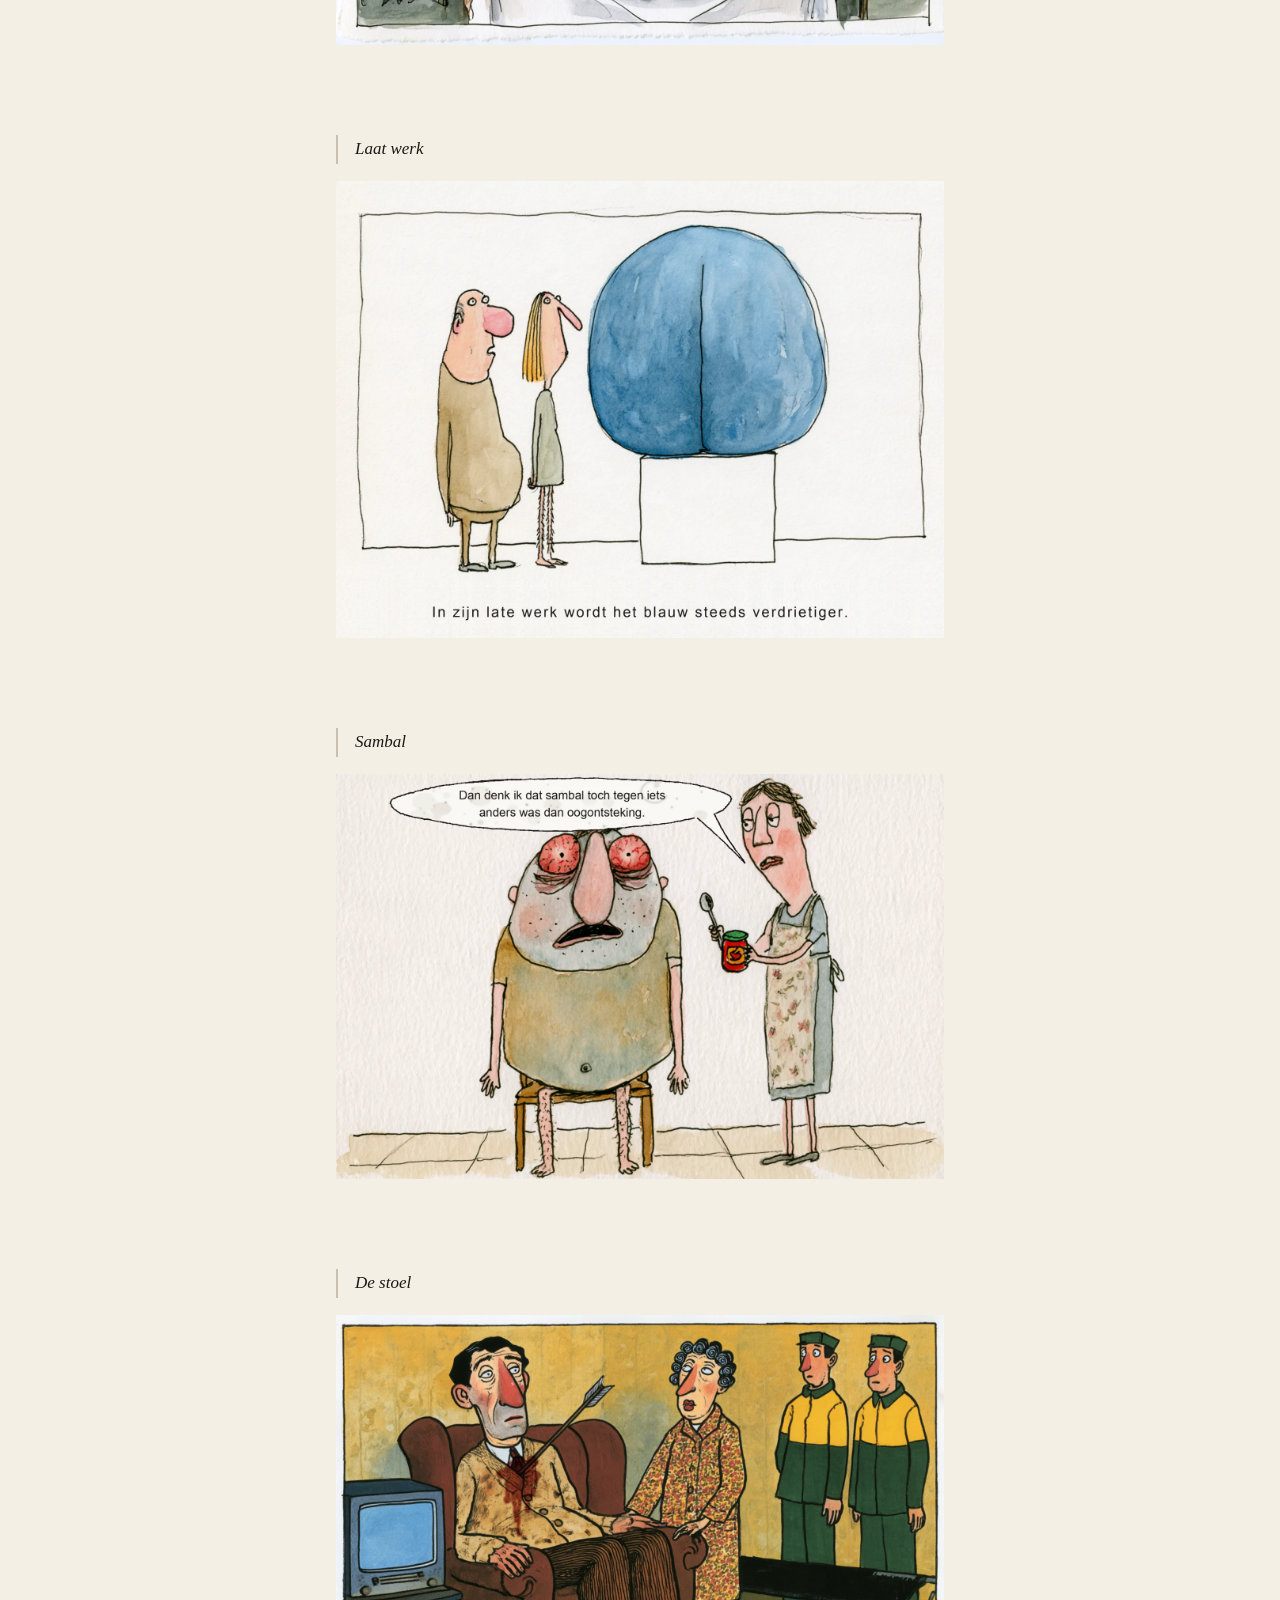
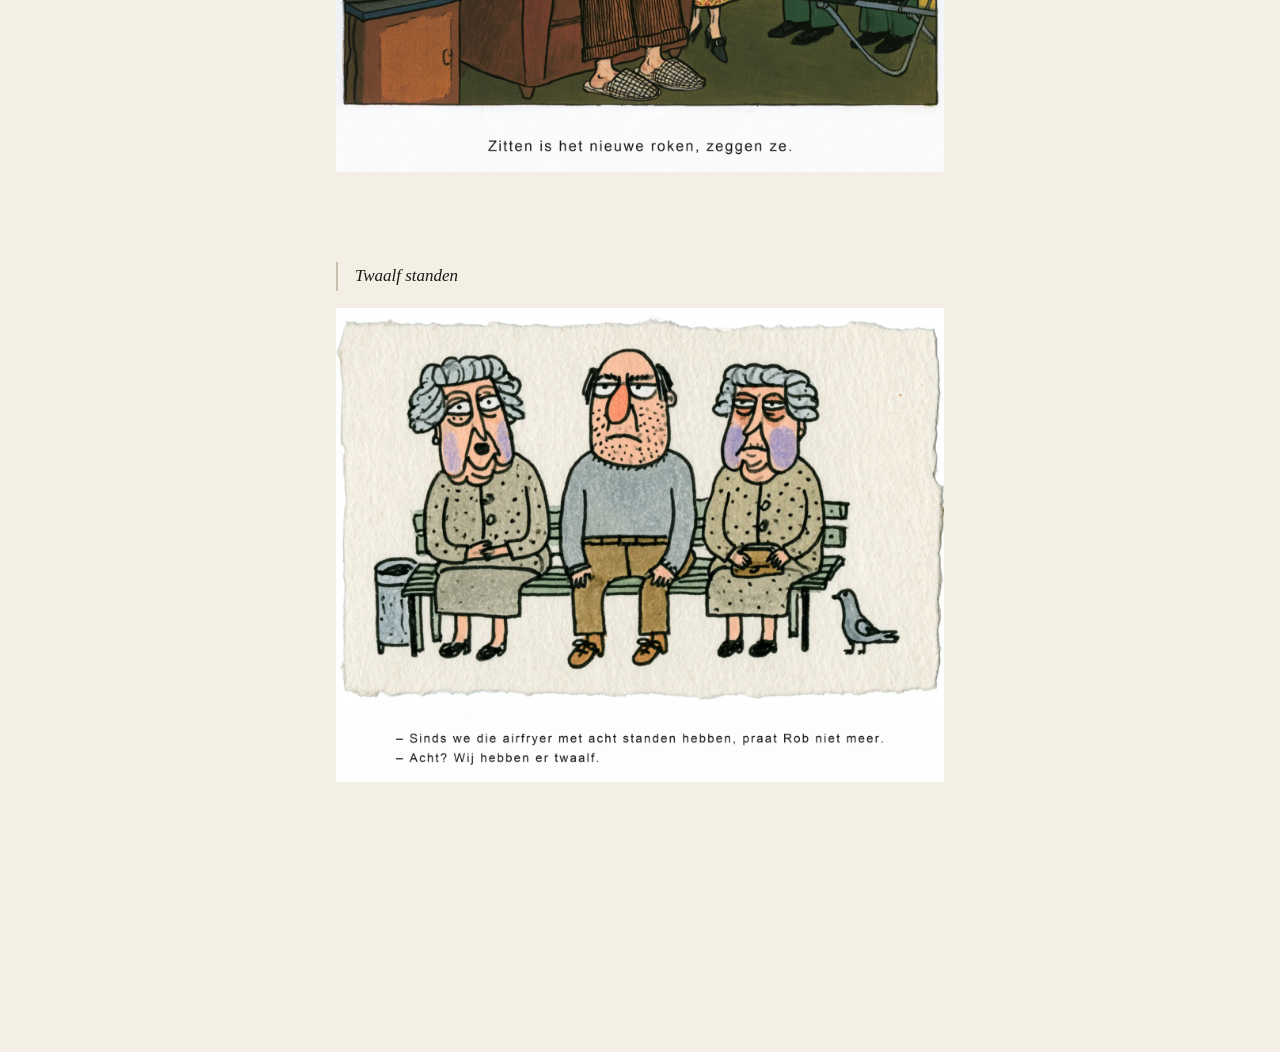
==== commit 3d1cd274: "feat: cartoon Twaalf standen" ====
--- a/docs/cartoons/index.html
+++ b/docs/cartoons/index.html
@@ -112,6 +112,12 @@
       <img src="media/de-stoel.webp" width="1536" height="1155" loading="lazy"
            alt="Een tekening in inkt en waterverf: in een woonkamer met vergeeld behang zit een dode man in een bruine fauteuil voor een oude tv, met een pijl door zijn hart en bloed op zijn vest. Naast hem staat zijn vrouw in een bloemetjesduster met haar hand op zijn arm. Twee ambulancebroeders in groen-gele pakken wachten met een lege brancard. Onderschrift: zitten is het nieuwe roken, zeggen ze.">
     </section>
+
+    <section class="cartoon">
+      <h2>Twaalf standen</h2>
+      <img src="media/twaalf-standen.webp" width="1536" height="1196" loading="lazy"
+           alt="Een tekening in inkt en waterverf op ruw papier: op een parkbankje zitten twee oude vrouwen met grijze permanentjes, paarse wangen en gestippelde vesten, met tussen hen een kale man met een rode knolneus, stoppels, een grijze trui en een bruine broek. Alle drie kijken stijf en uitdrukkingsloos recht vooruit. Naast de bank staan een prullenbak en een duif. Onderschrift: Sinds we die airfryer met acht standen hebben, praat Rob niet meer. Acht? Wij hebben er twaalf.">
+    </section>
   </main>
 </body>
 </html>
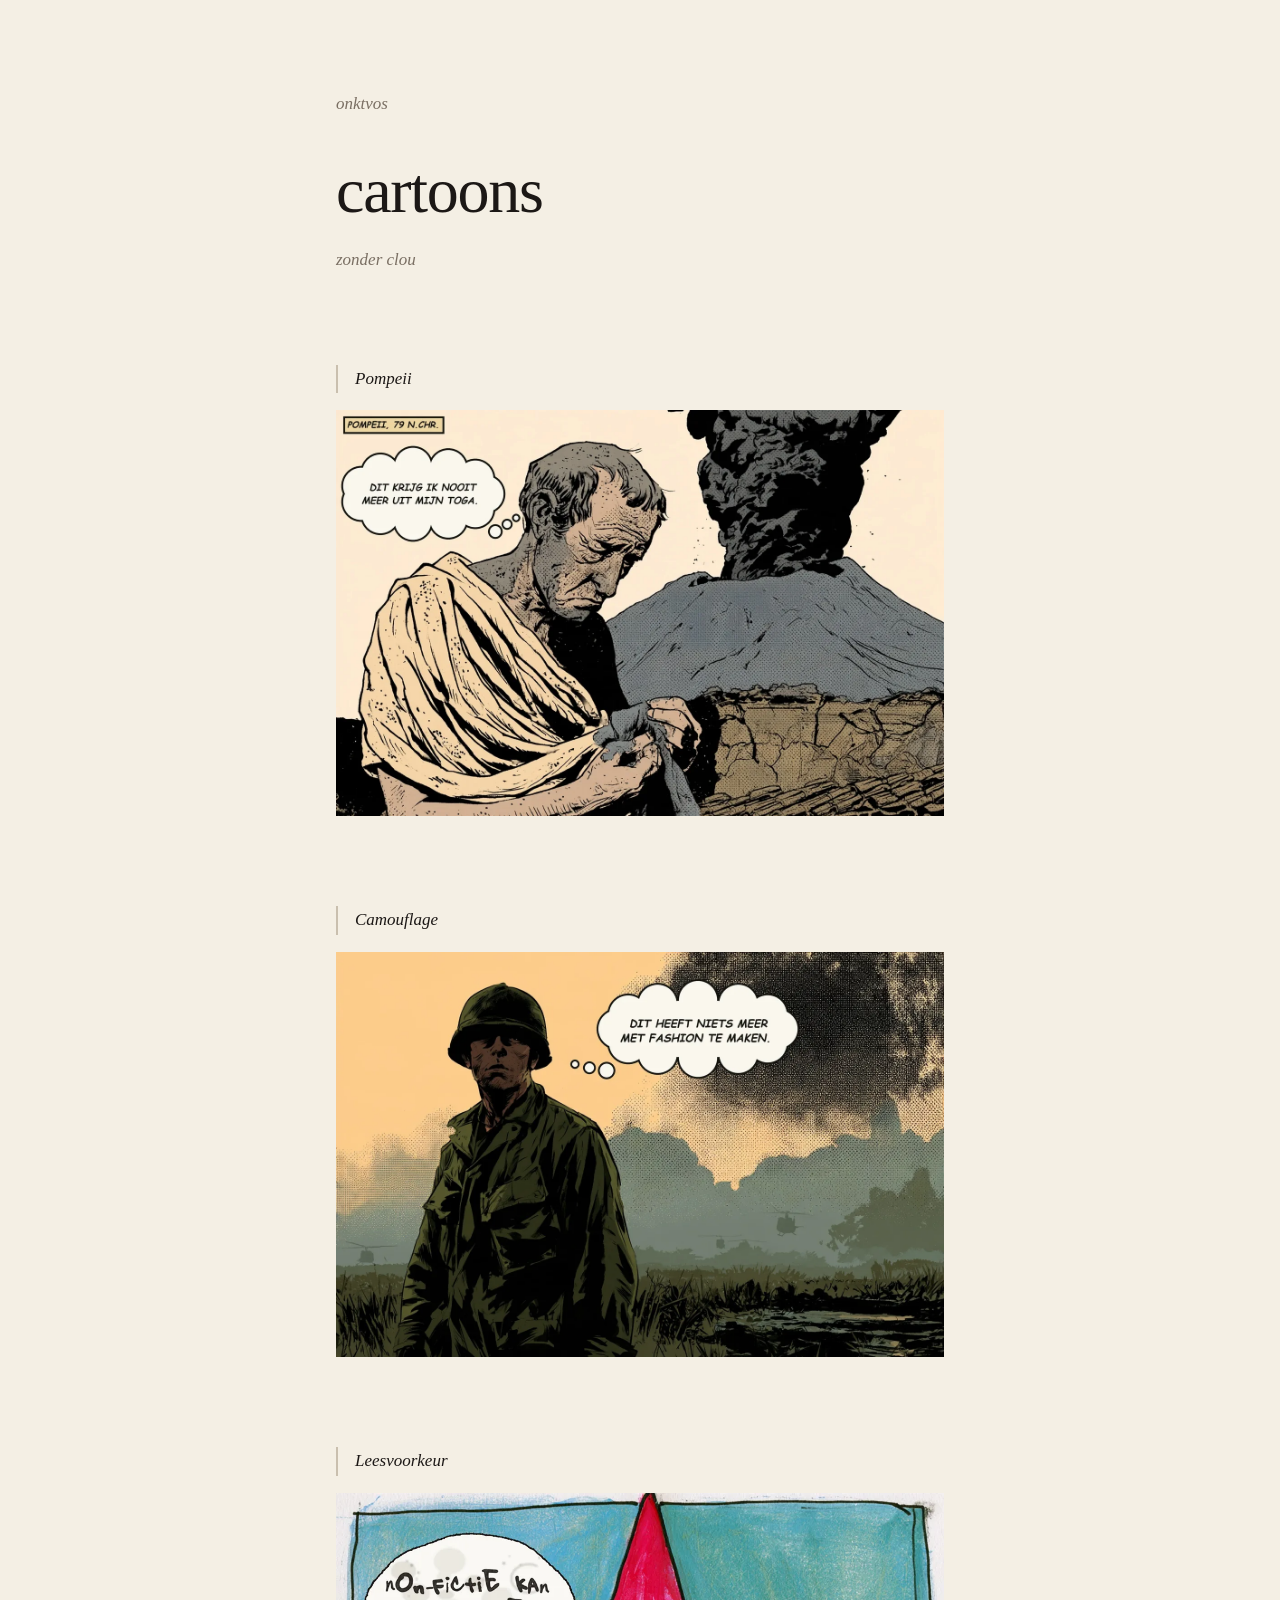
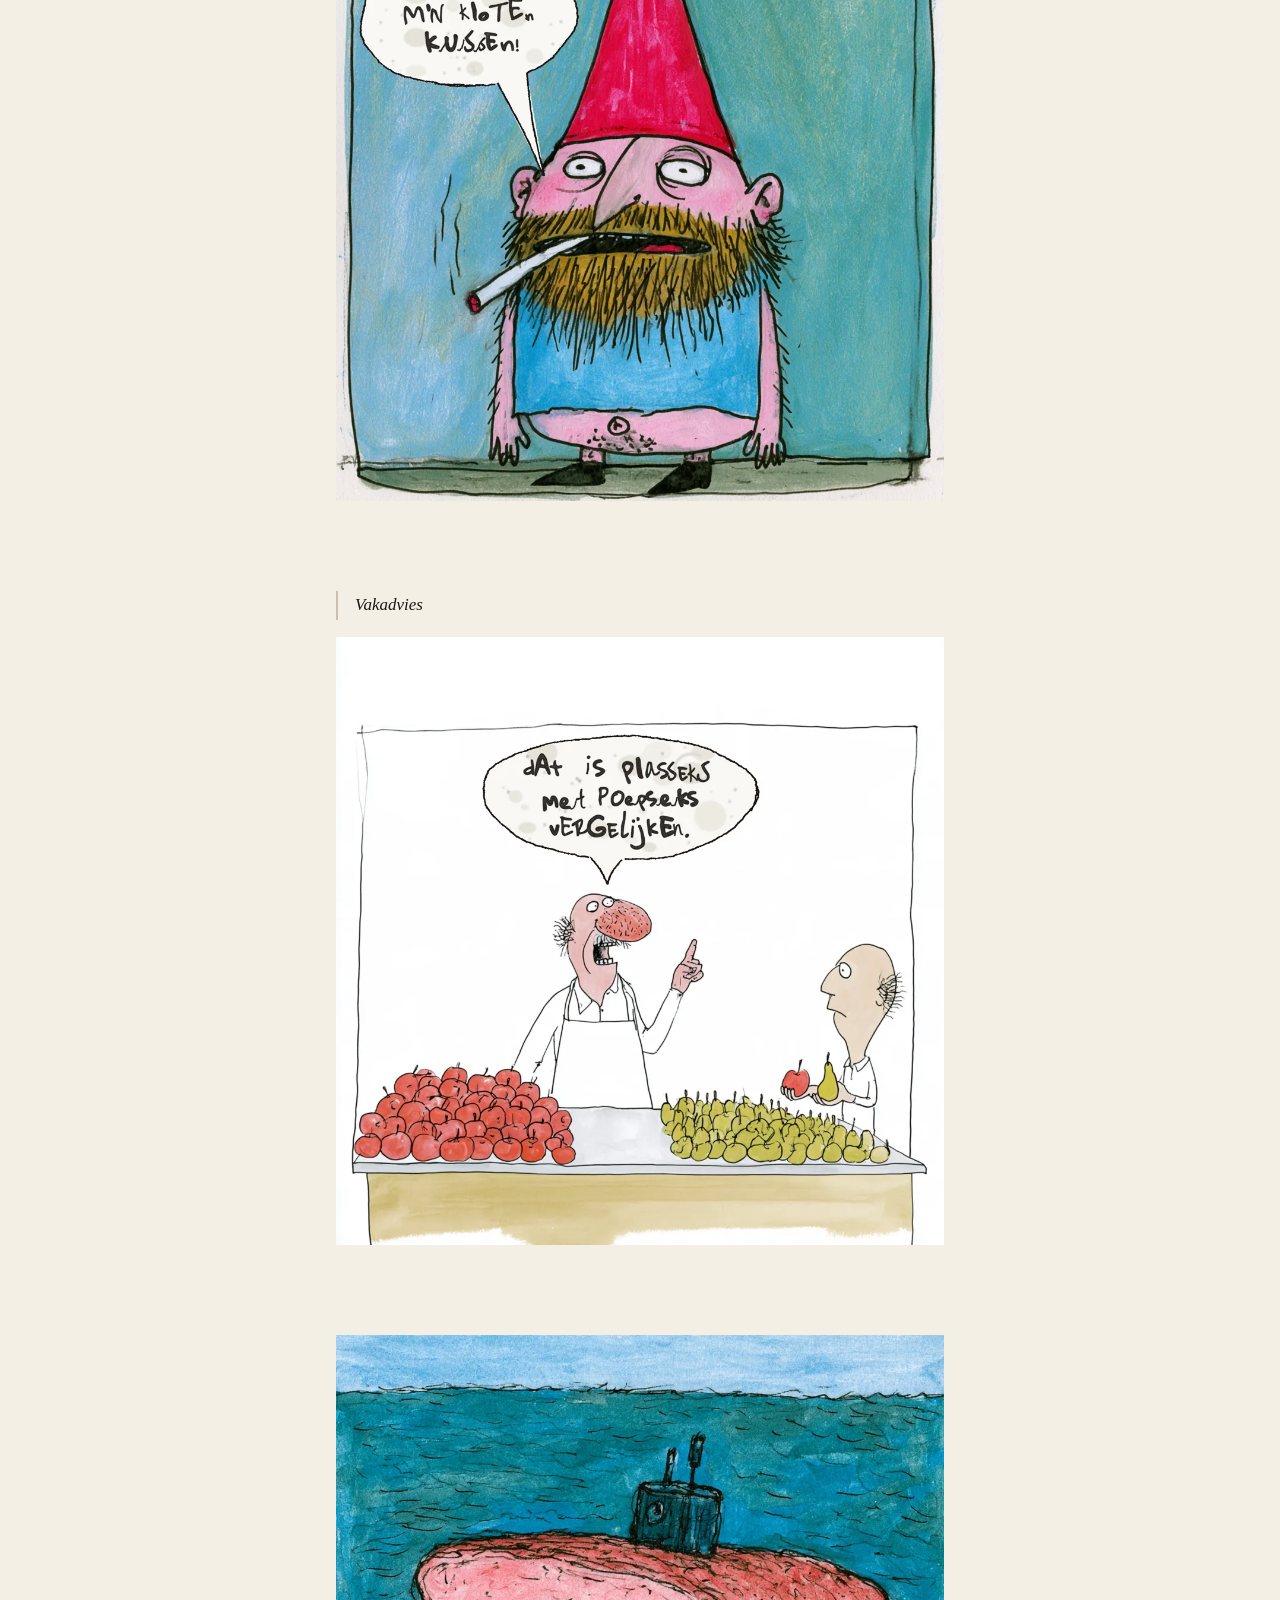
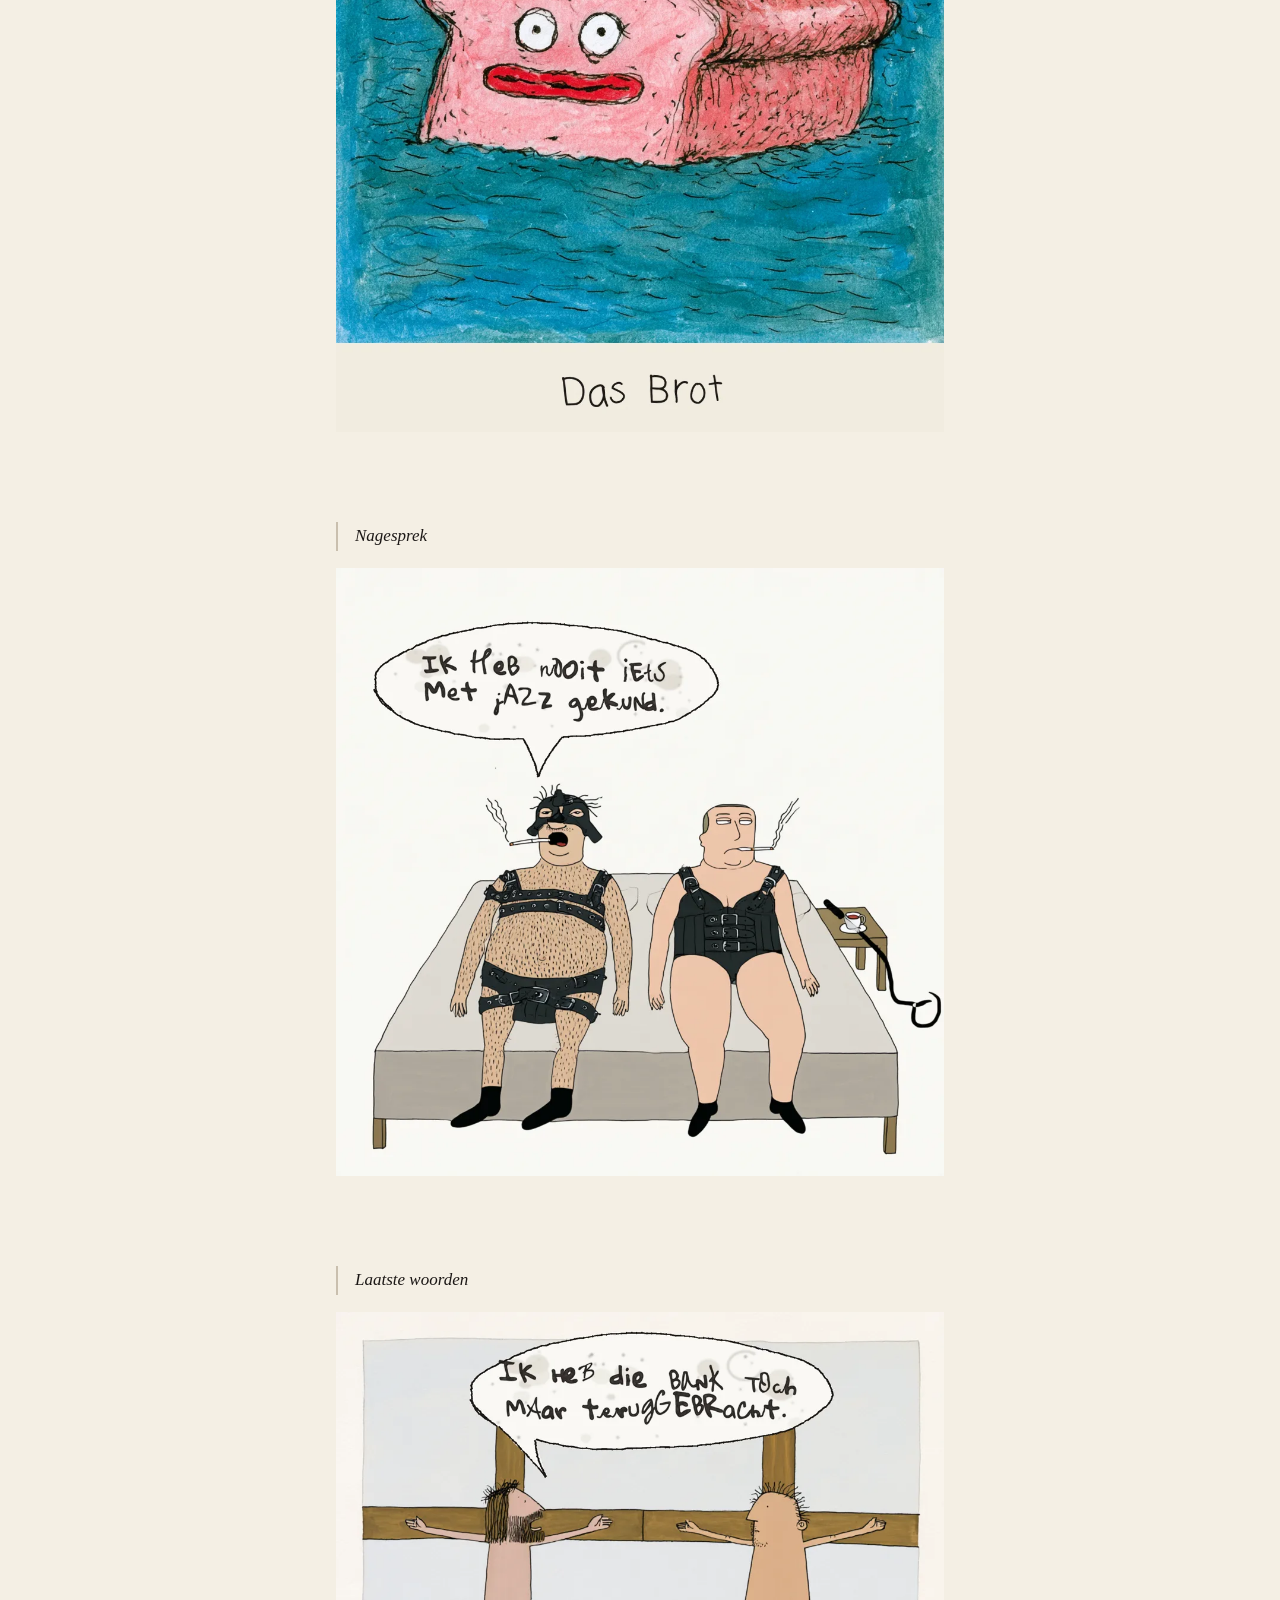
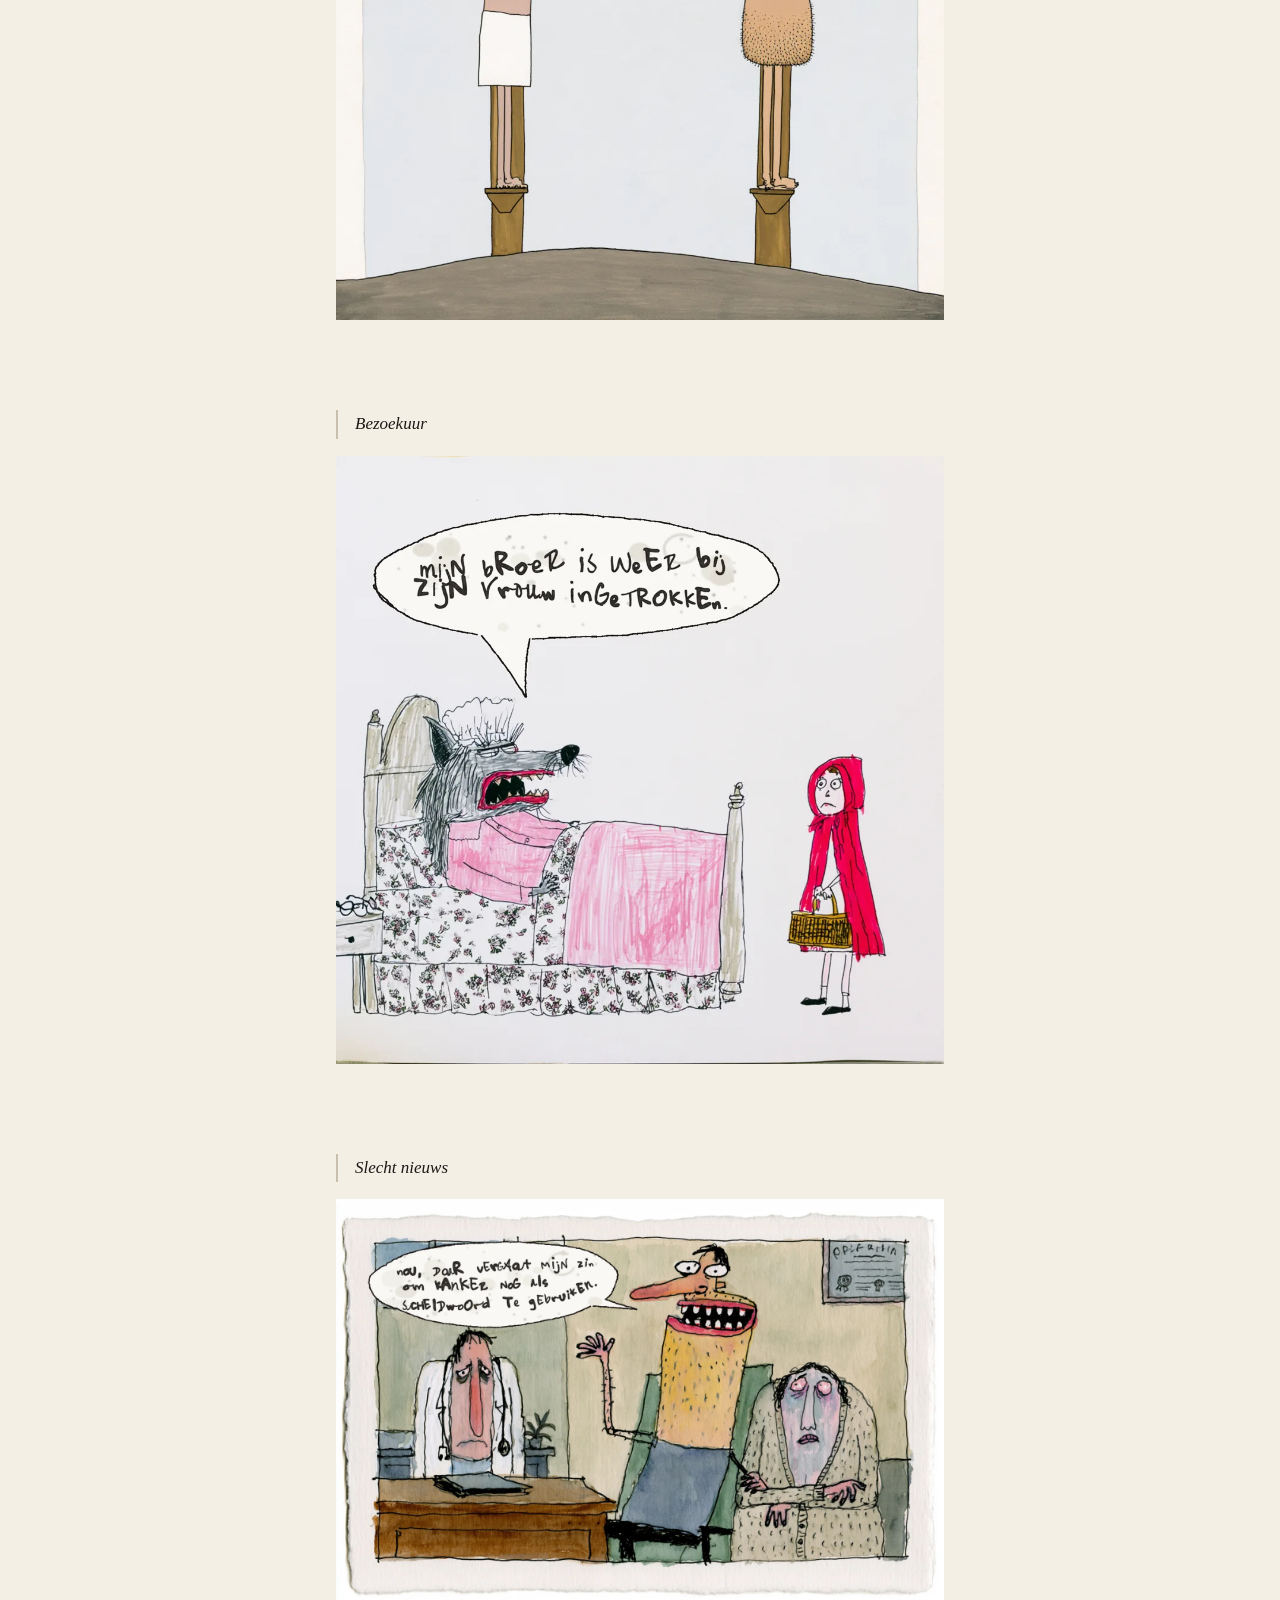
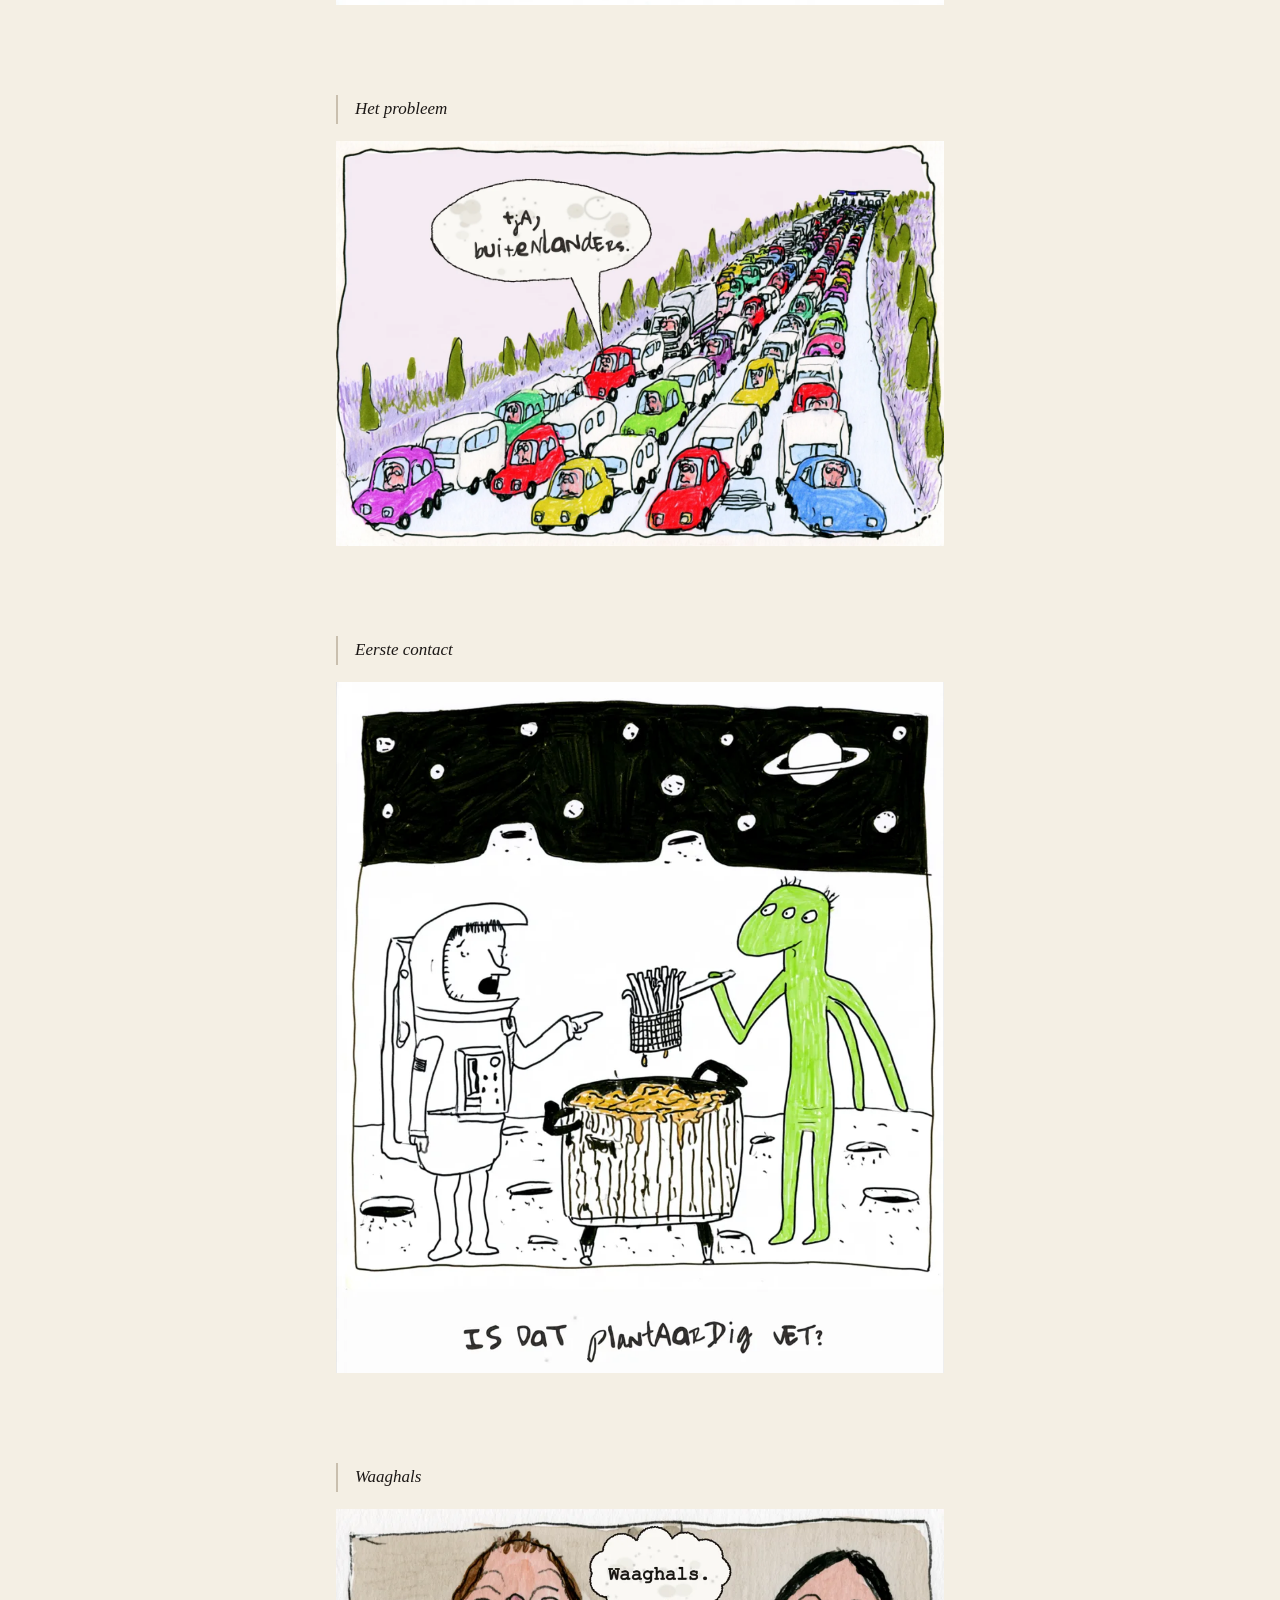
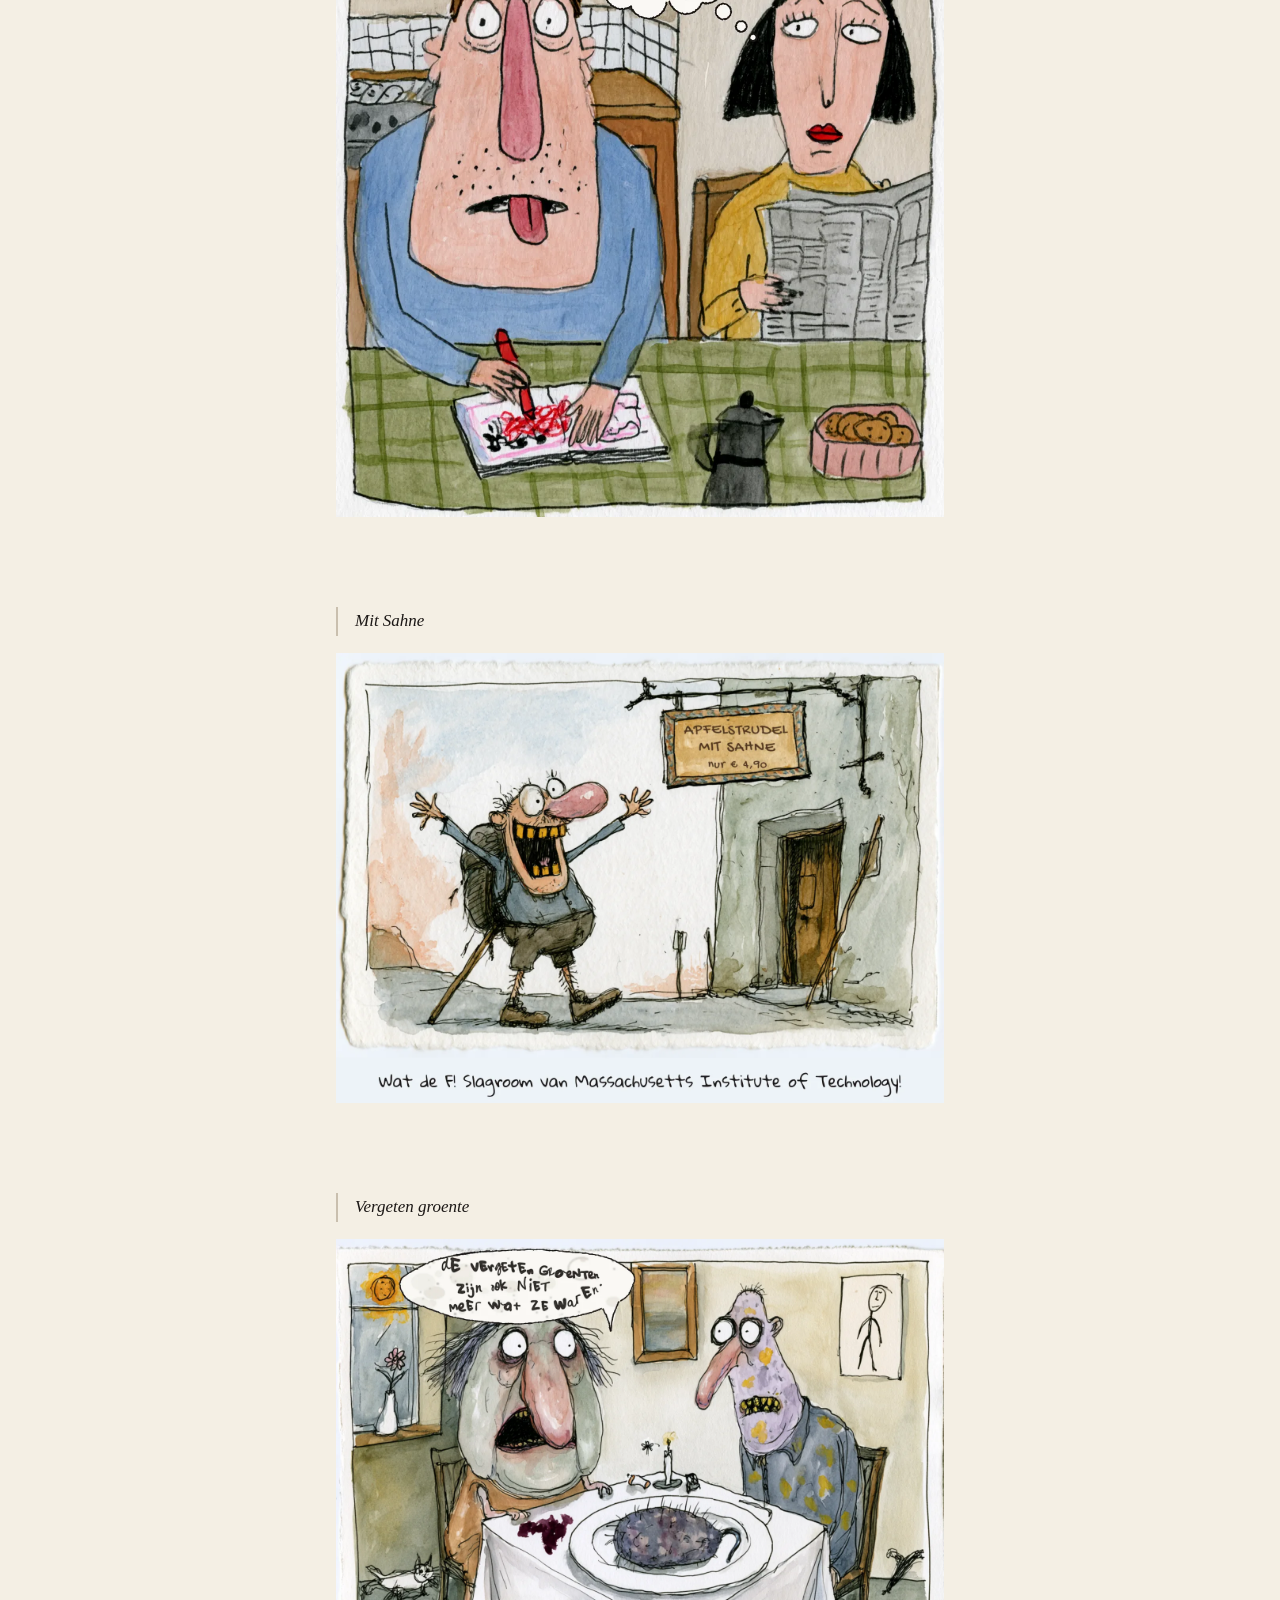
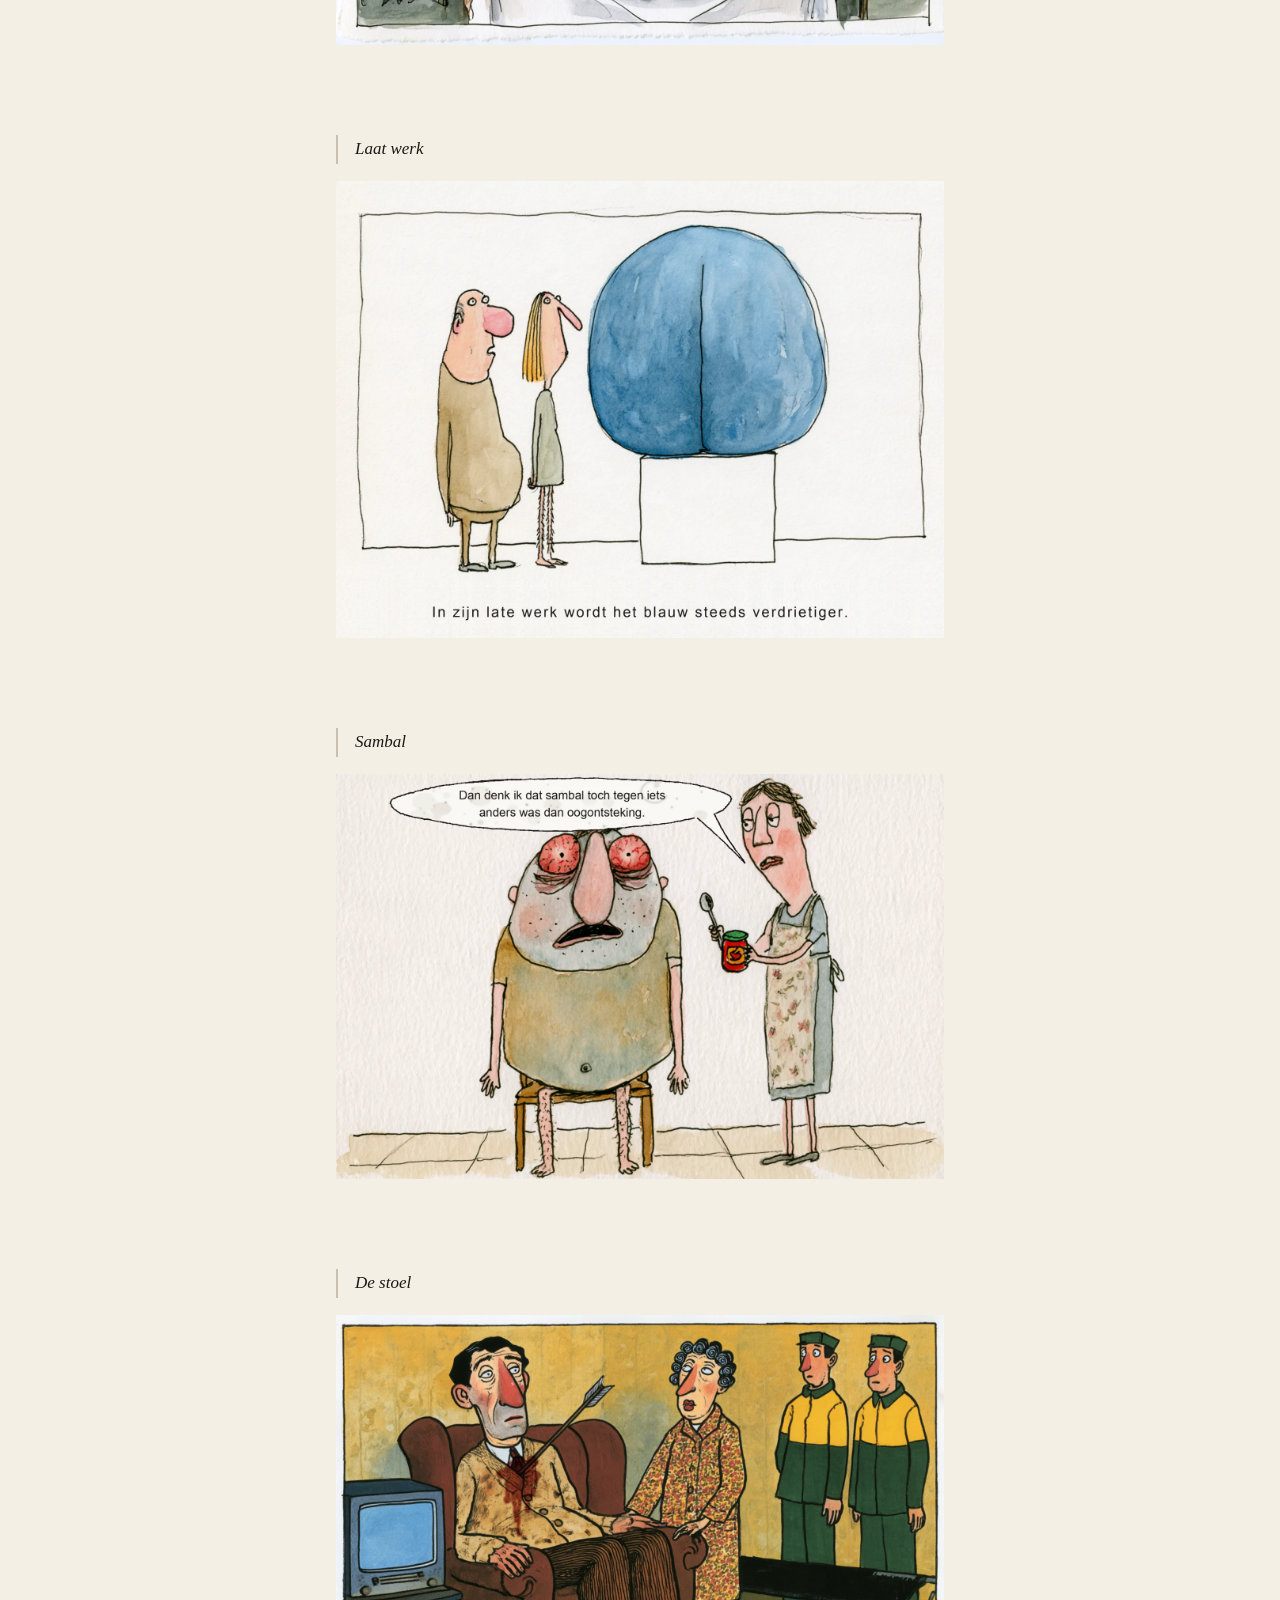
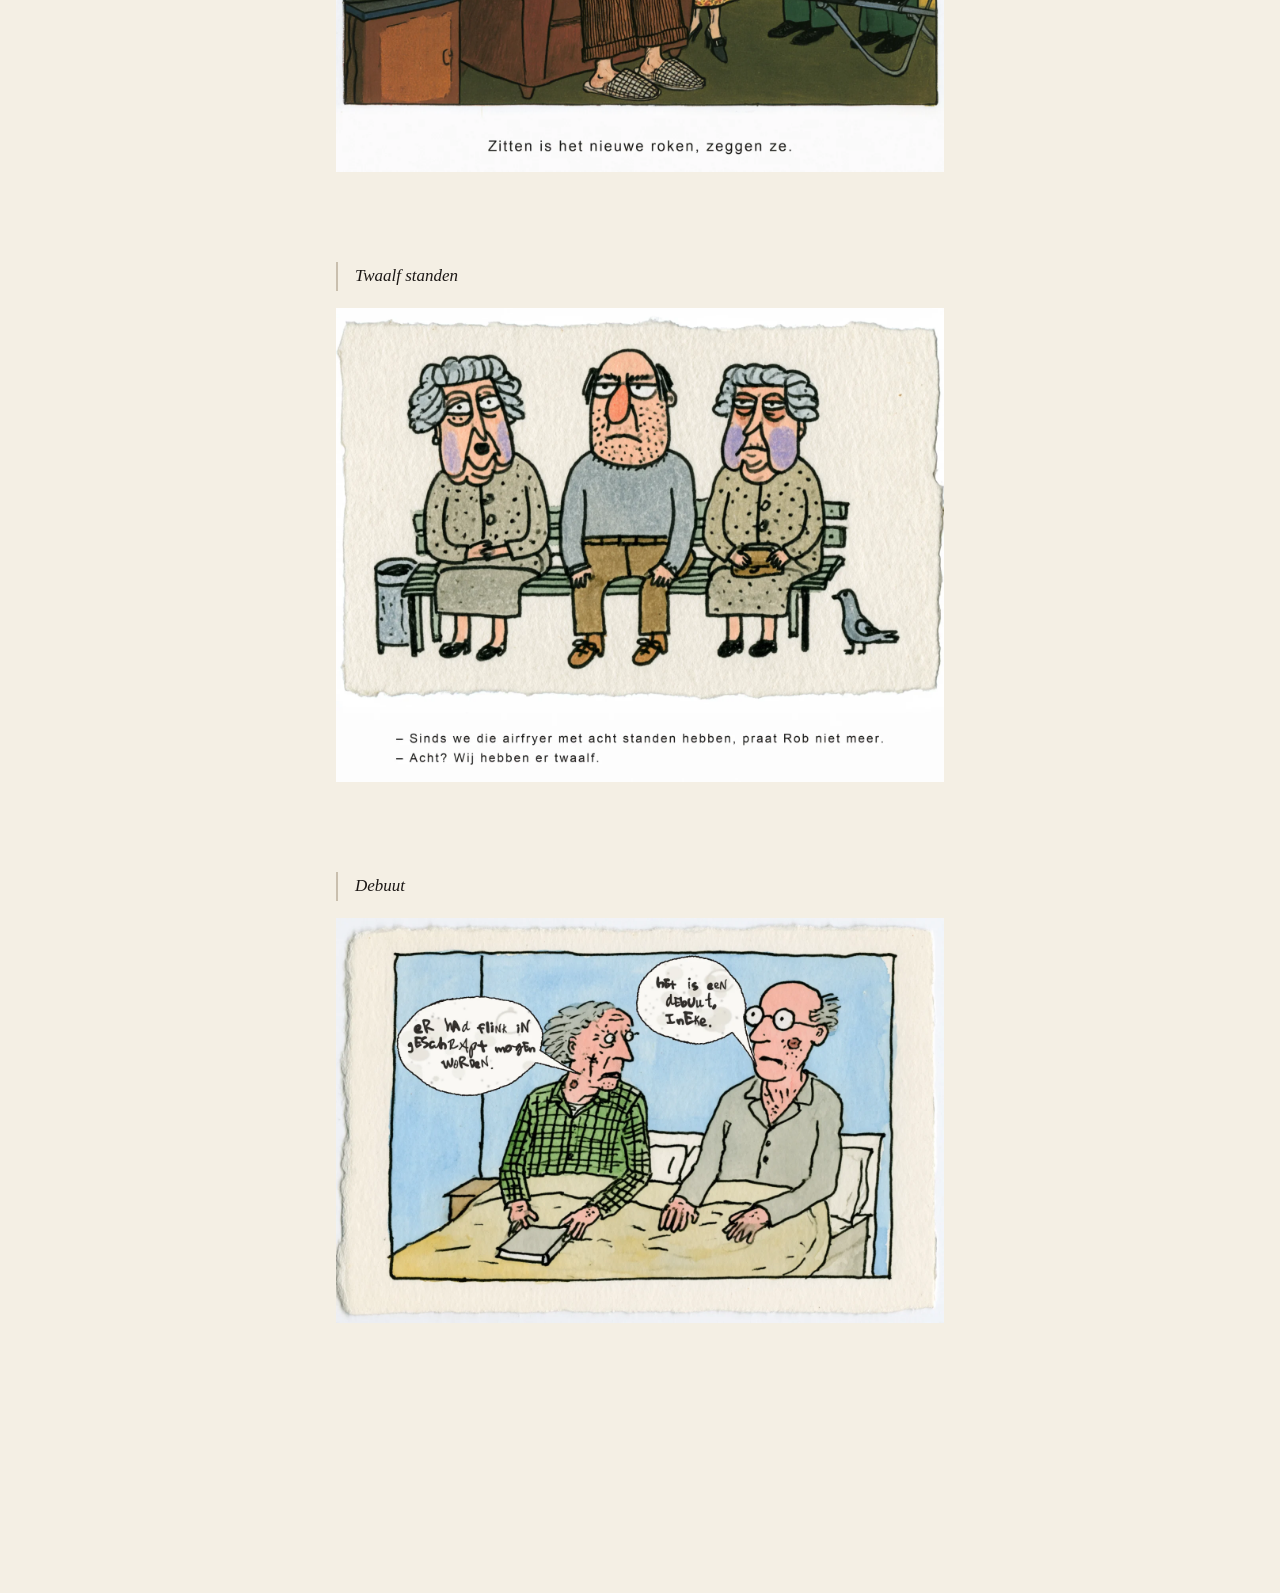
==== commit ee8b117f: "feat: cartoon Debuut toegevoegd" ====
--- a/docs/cartoons/index.html
+++ b/docs/cartoons/index.html
@@ -118,6 +118,12 @@
       <img src="media/twaalf-standen.webp" width="1536" height="1196" loading="lazy"
            alt="Een tekening in inkt en waterverf op ruw papier: op een parkbankje zitten twee oude vrouwen met grijze permanentjes, paarse wangen en gestippelde vesten, met tussen hen een kale man met een rode knolneus, stoppels, een grijze trui en een bruine broek. Alle drie kijken stijf en uitdrukkingsloos recht vooruit. Naast de bank staan een prullenbak en een duif. Onderschrift: Sinds we die airfryer met acht standen hebben, praat Rob niet meer. Acht? Wij hebben er twaalf.">
     </section>
+
+    <section class="cartoon">
+      <h2>Debuut</h2>
+      <img src="media/debuut.webp" width="1536" height="1024" loading="lazy"
+           alt="Een tekening in inkt en waterverf op ruw papier: een oud echtpaar zit rechtop in bed onder een okergeel dekbed. De vrouw, met grijs warrig haar, een groen geruite pyjama en een dicht boek op het dekbed, kijkt opzij naar haar man. Hij is kaal, draagt een grijze pyjama en een ronde bril met witte glazen en kijkt recht vooruit. Zij zegt: er had flink in geschrapt mogen worden. Hij zegt: het is een debuut, Ineke.">
+    </section>
   </main>
 </body>
 </html>
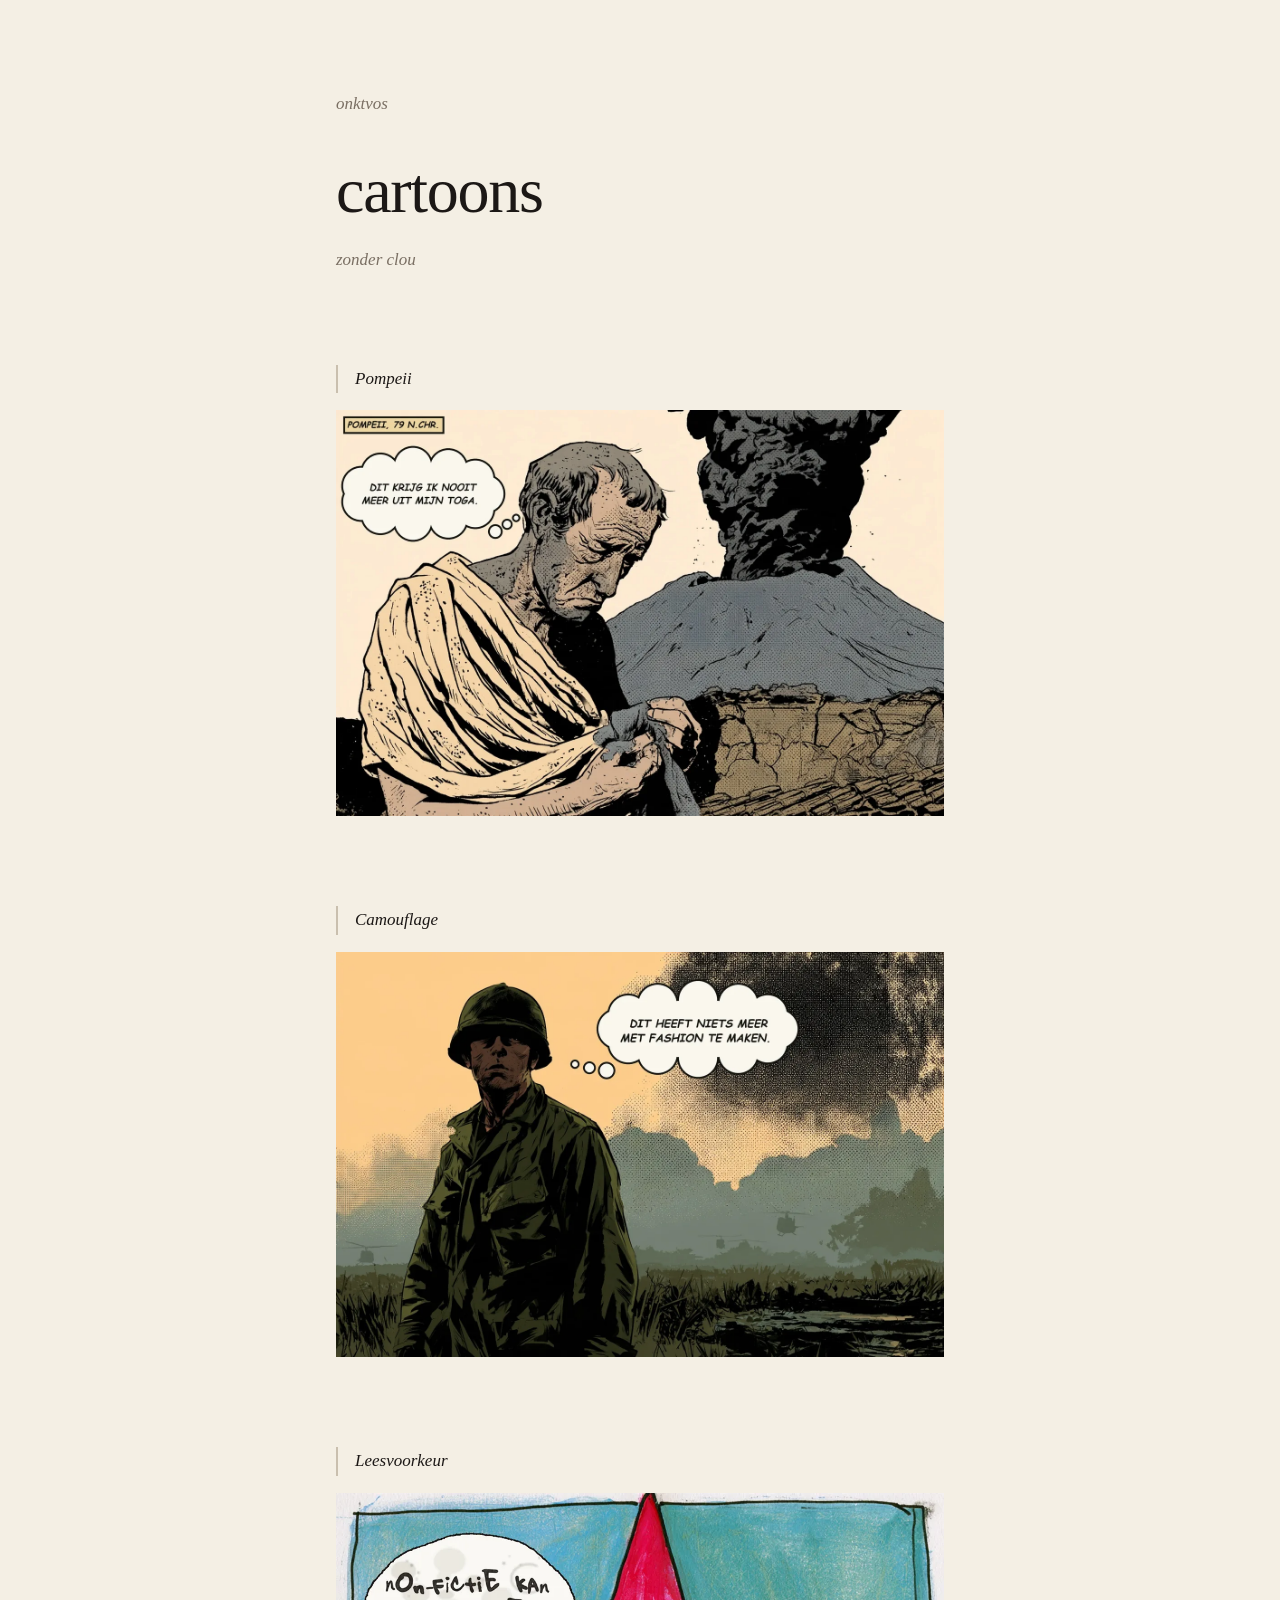
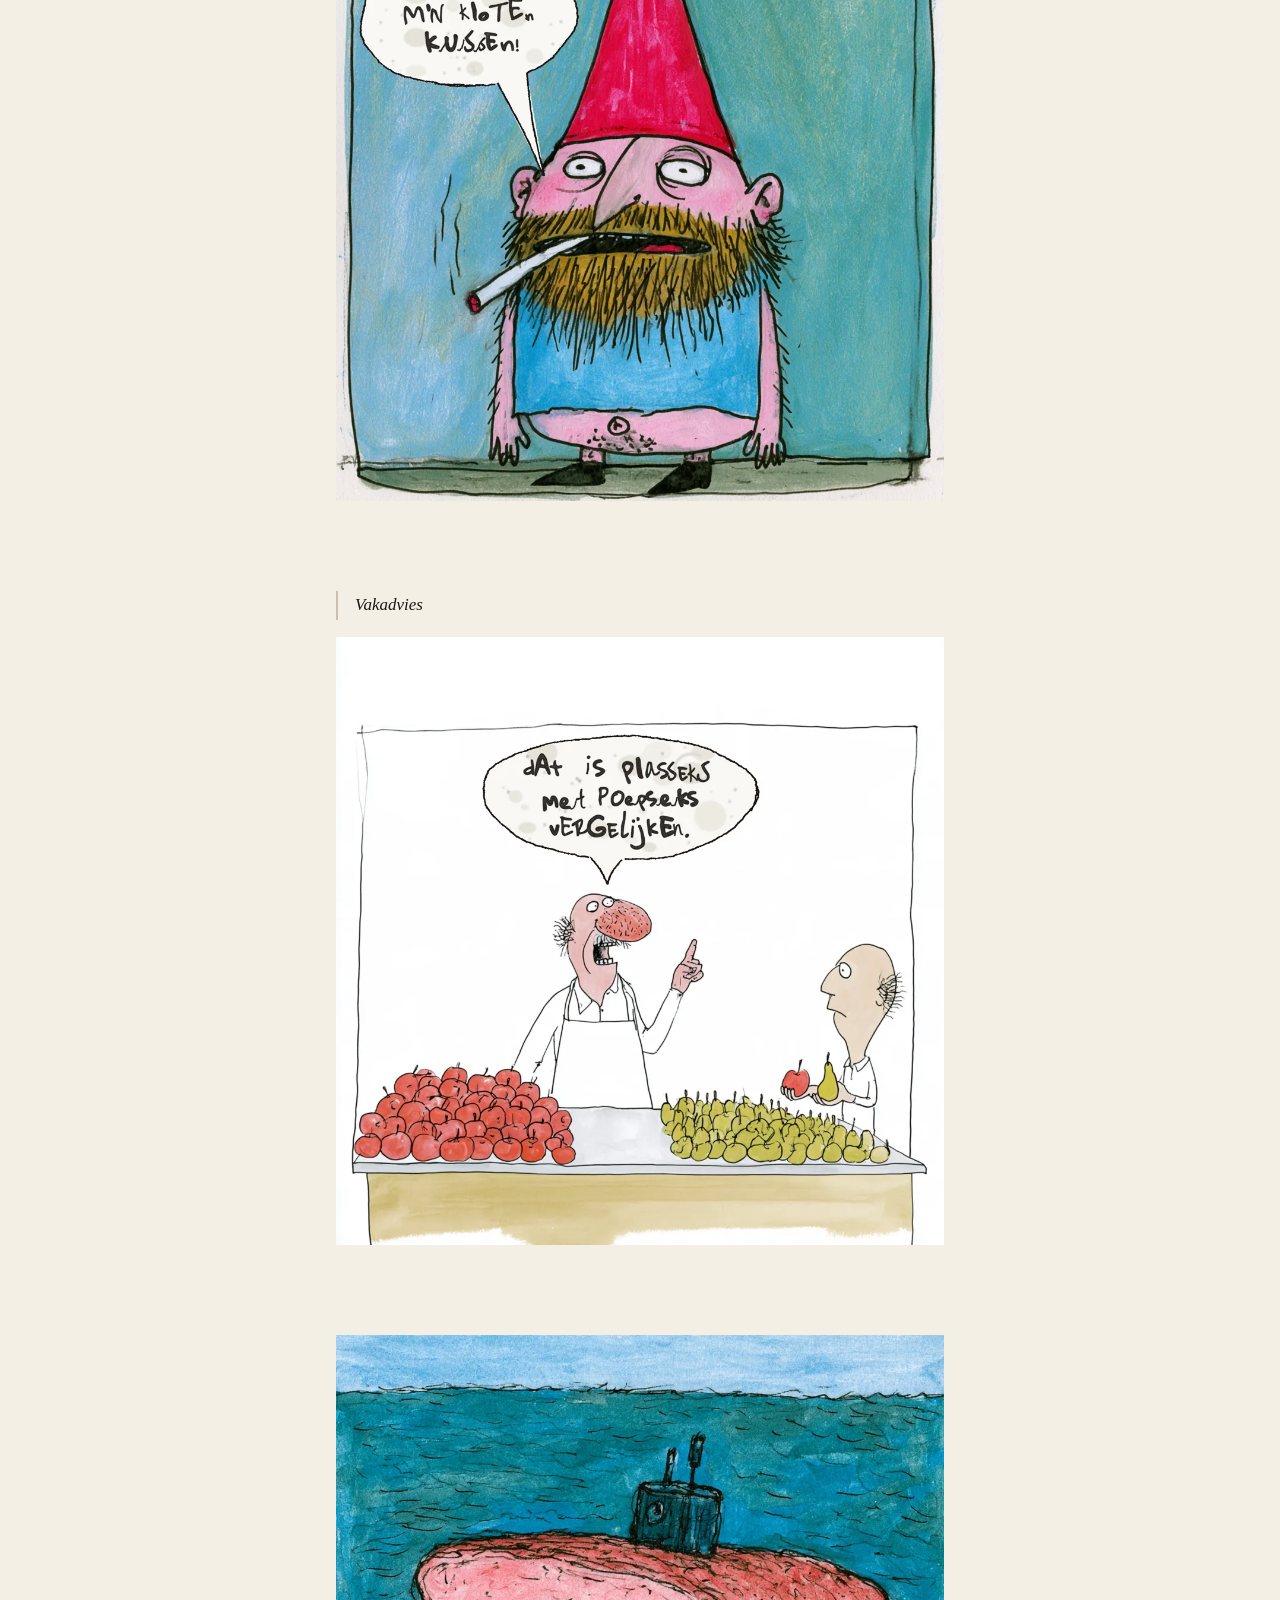
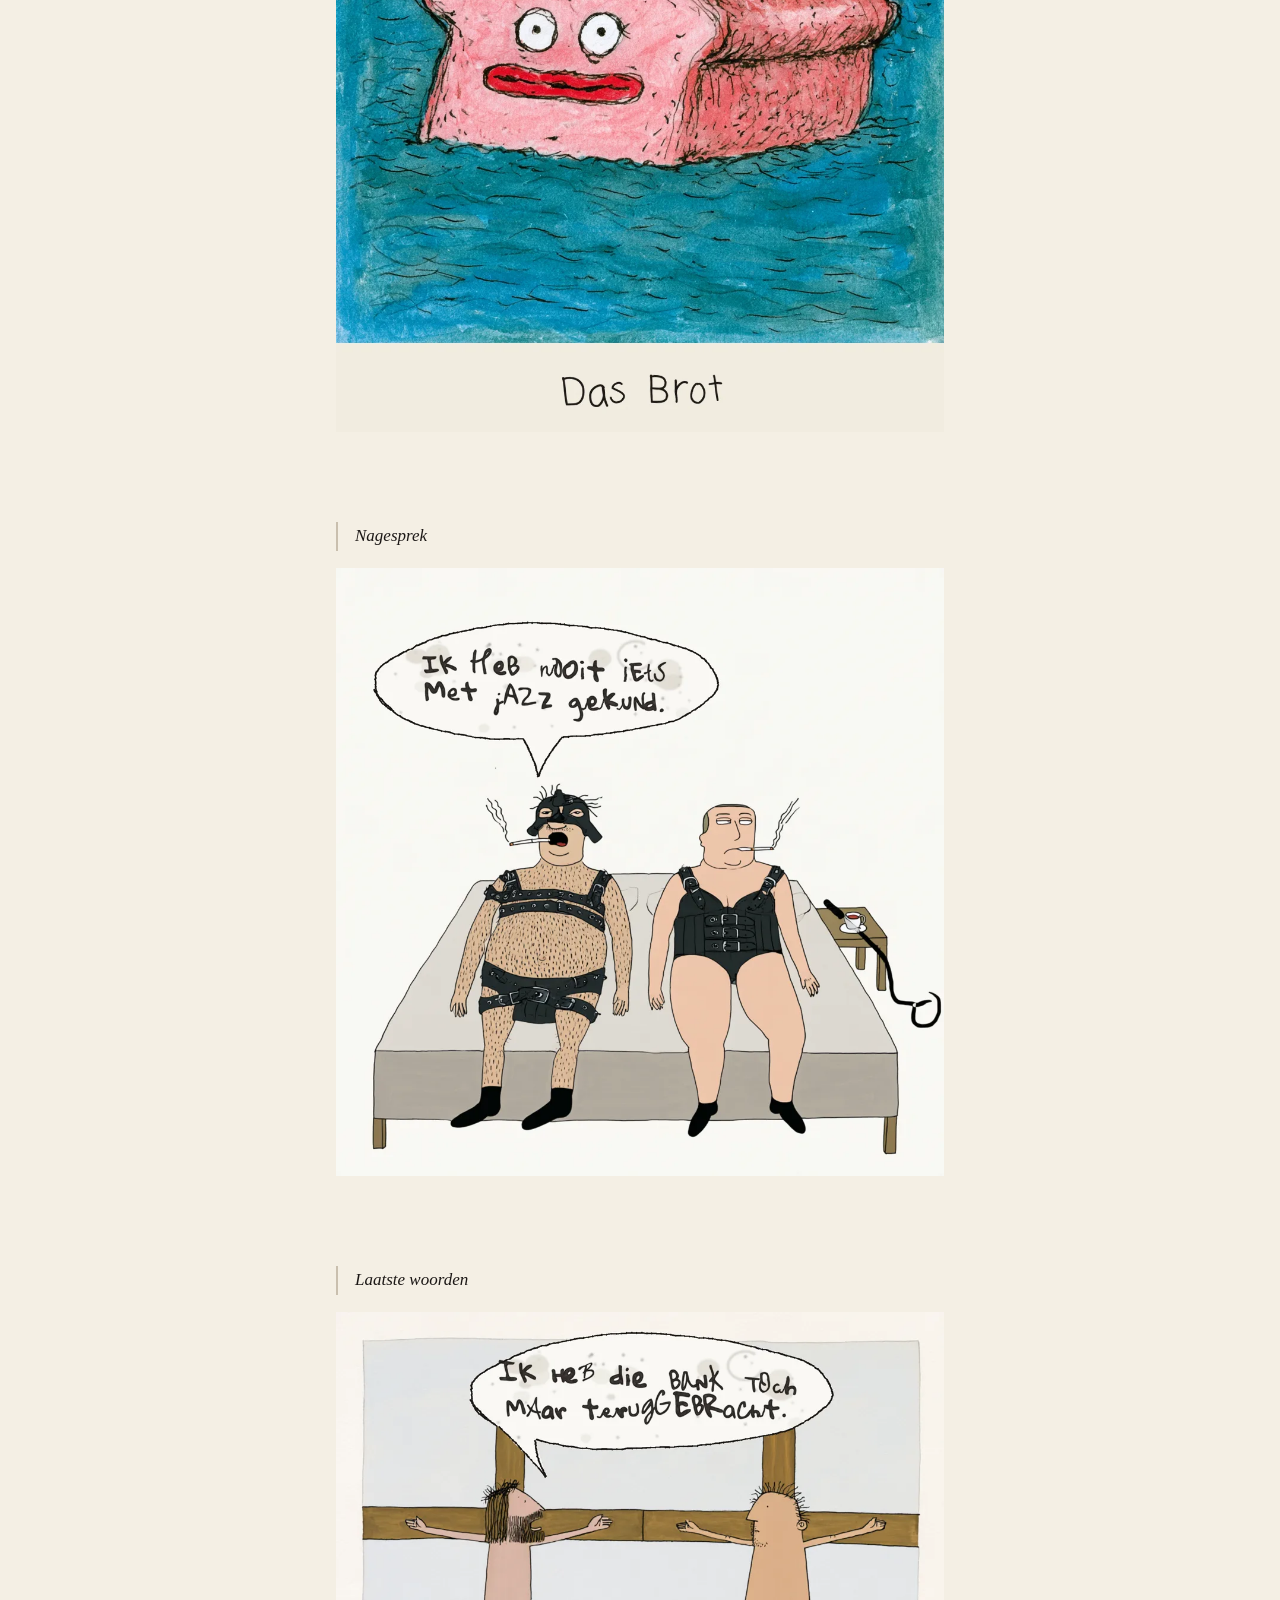
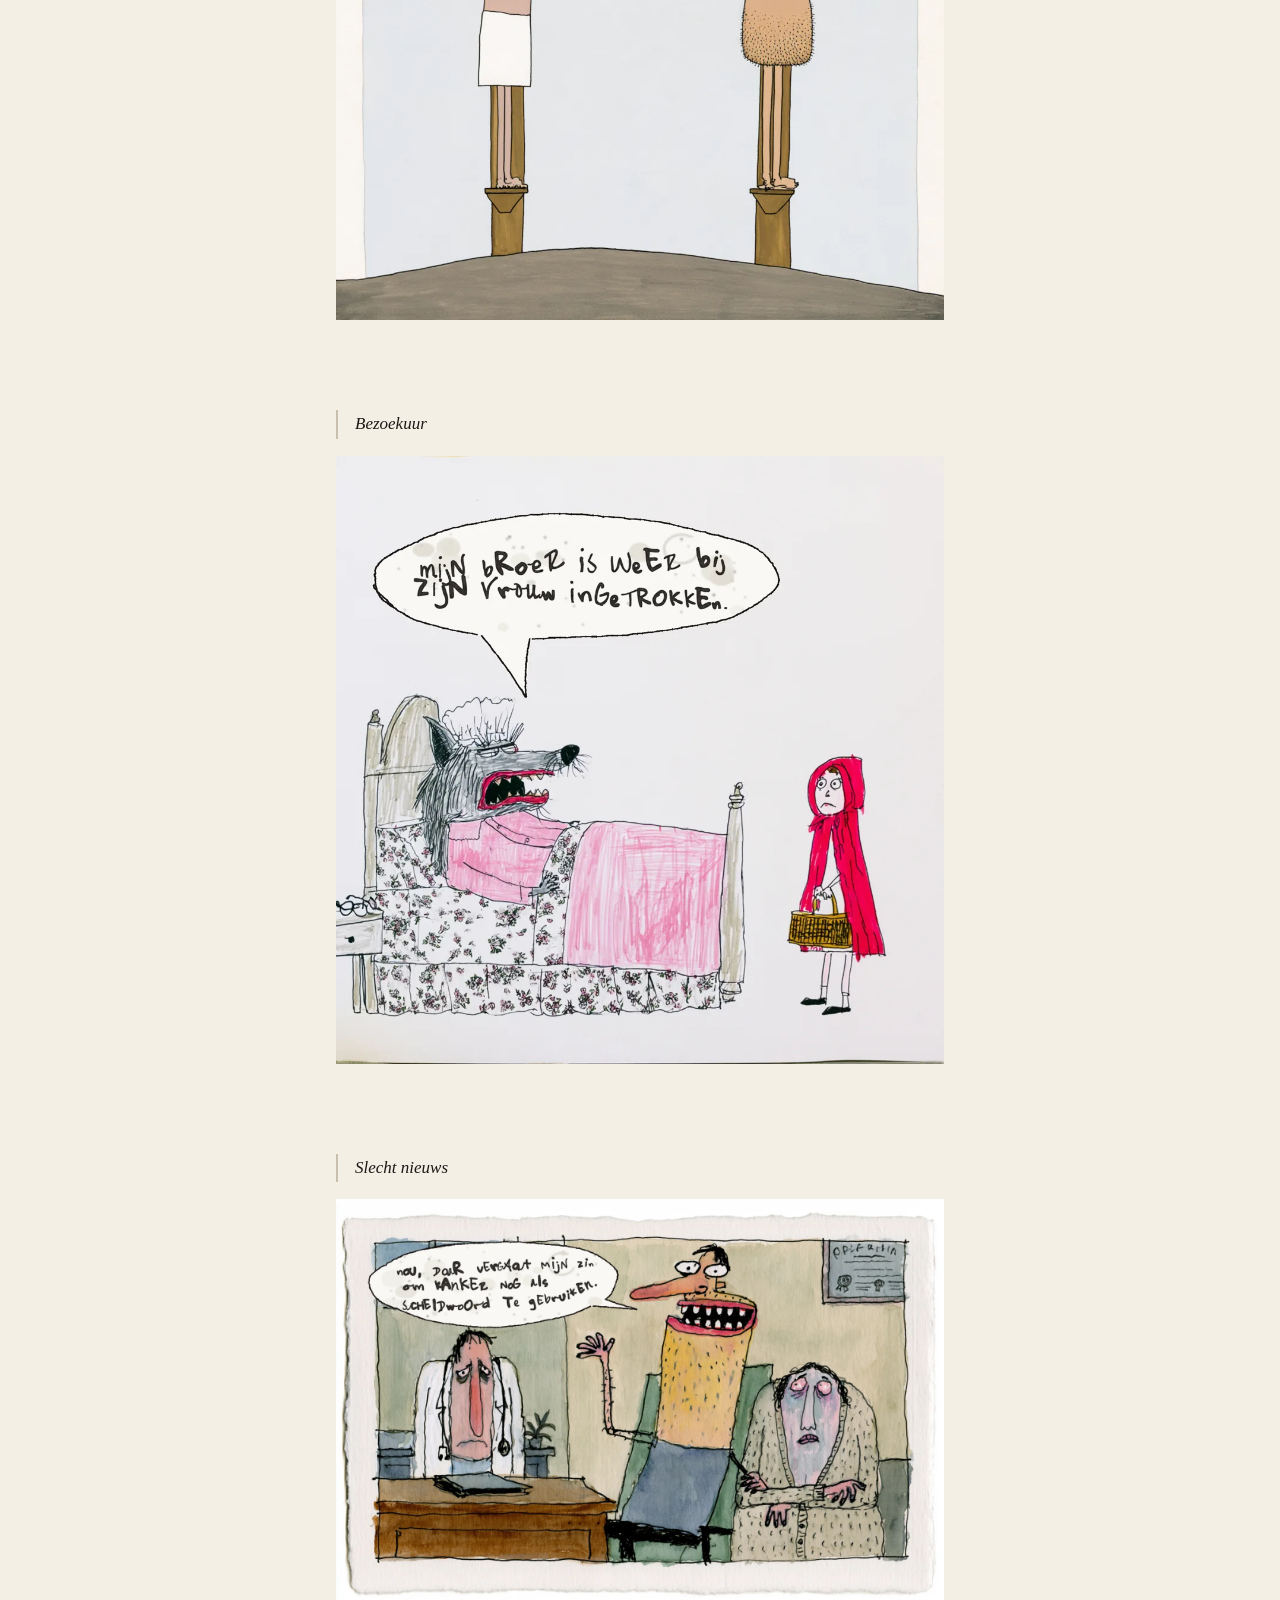
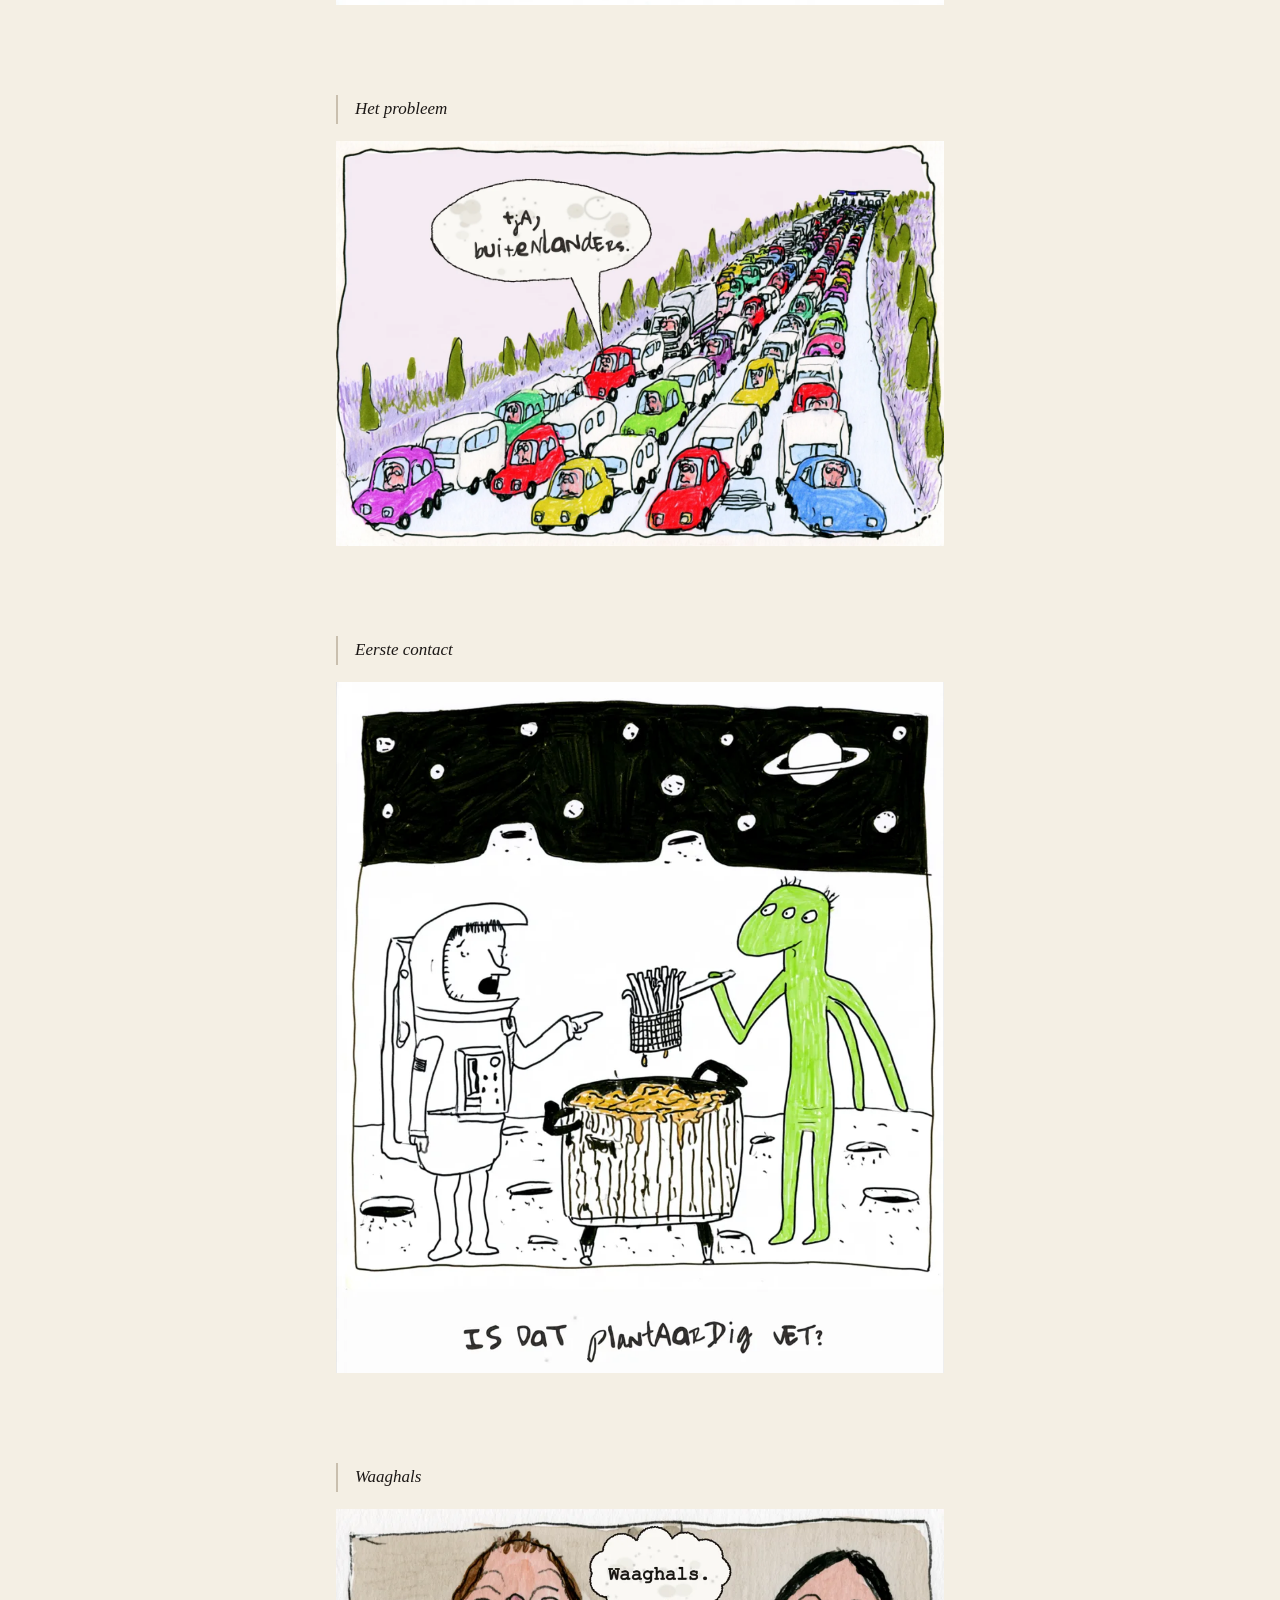
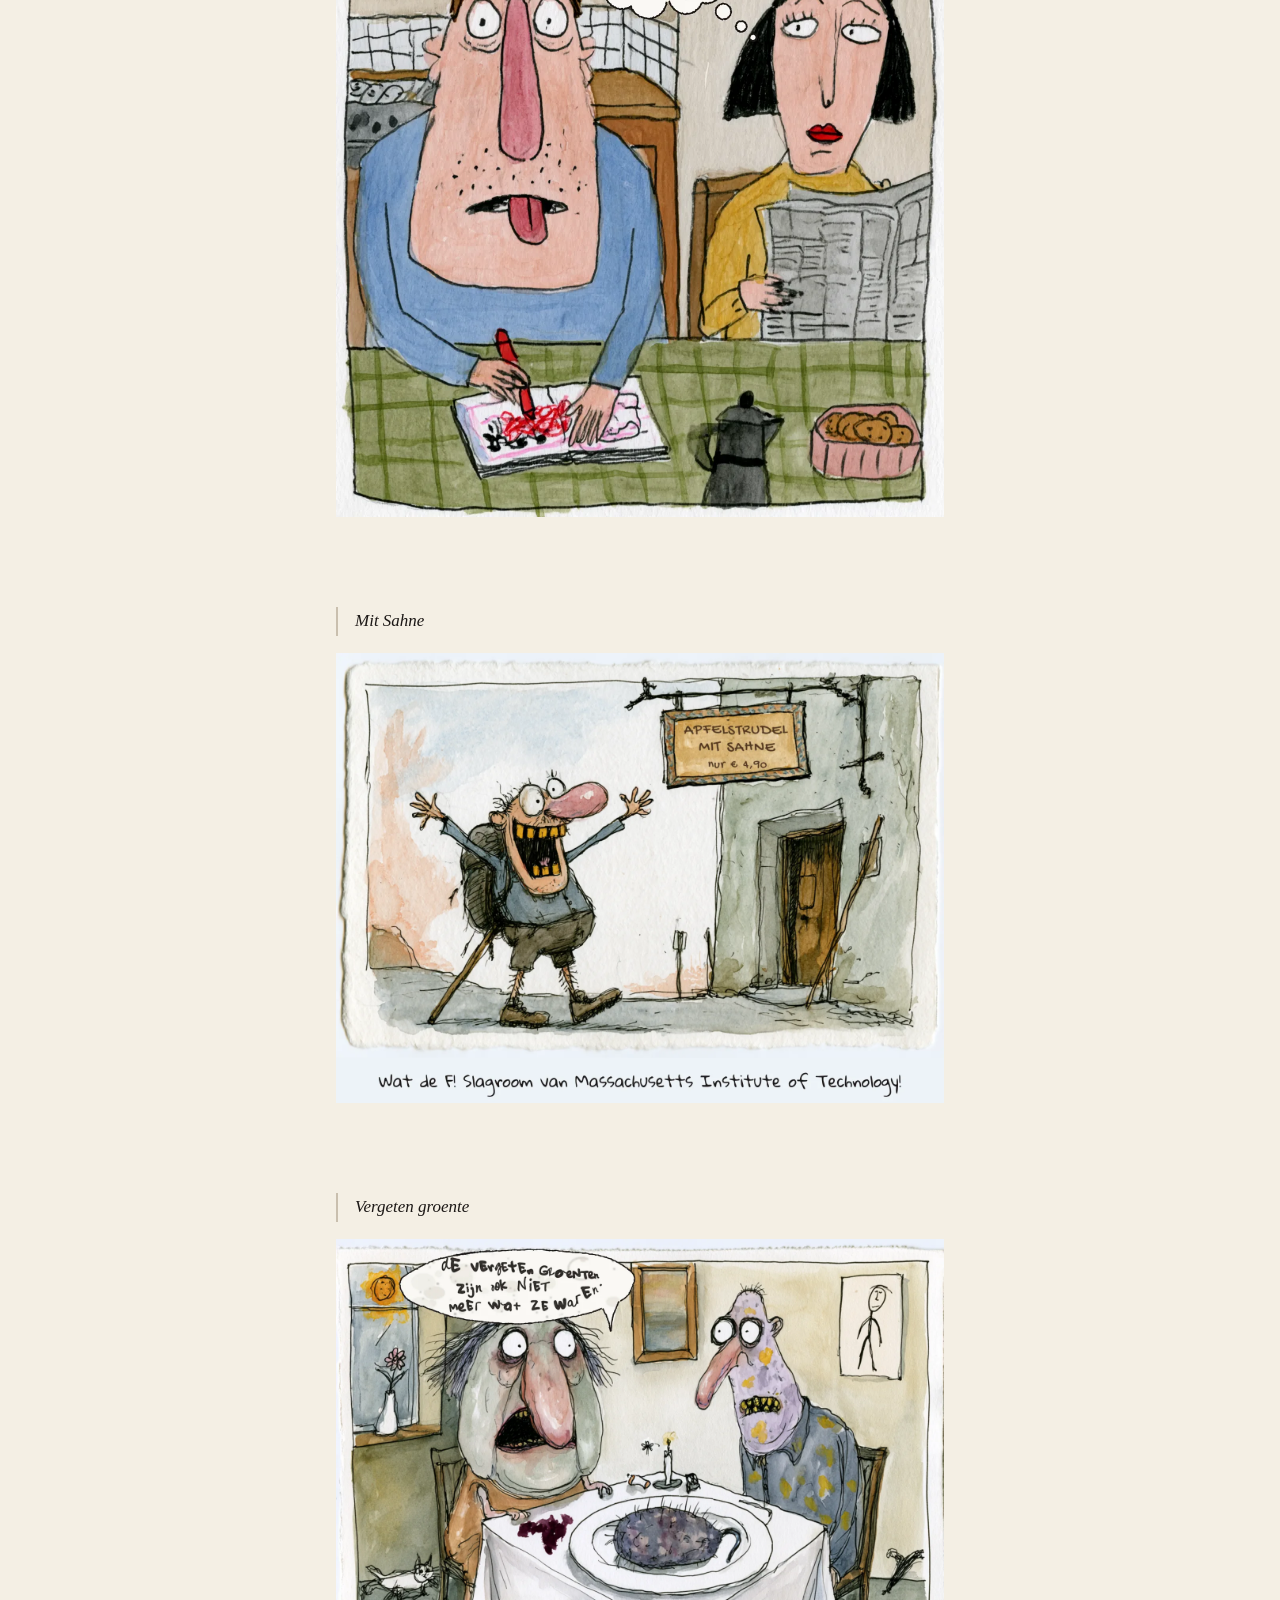
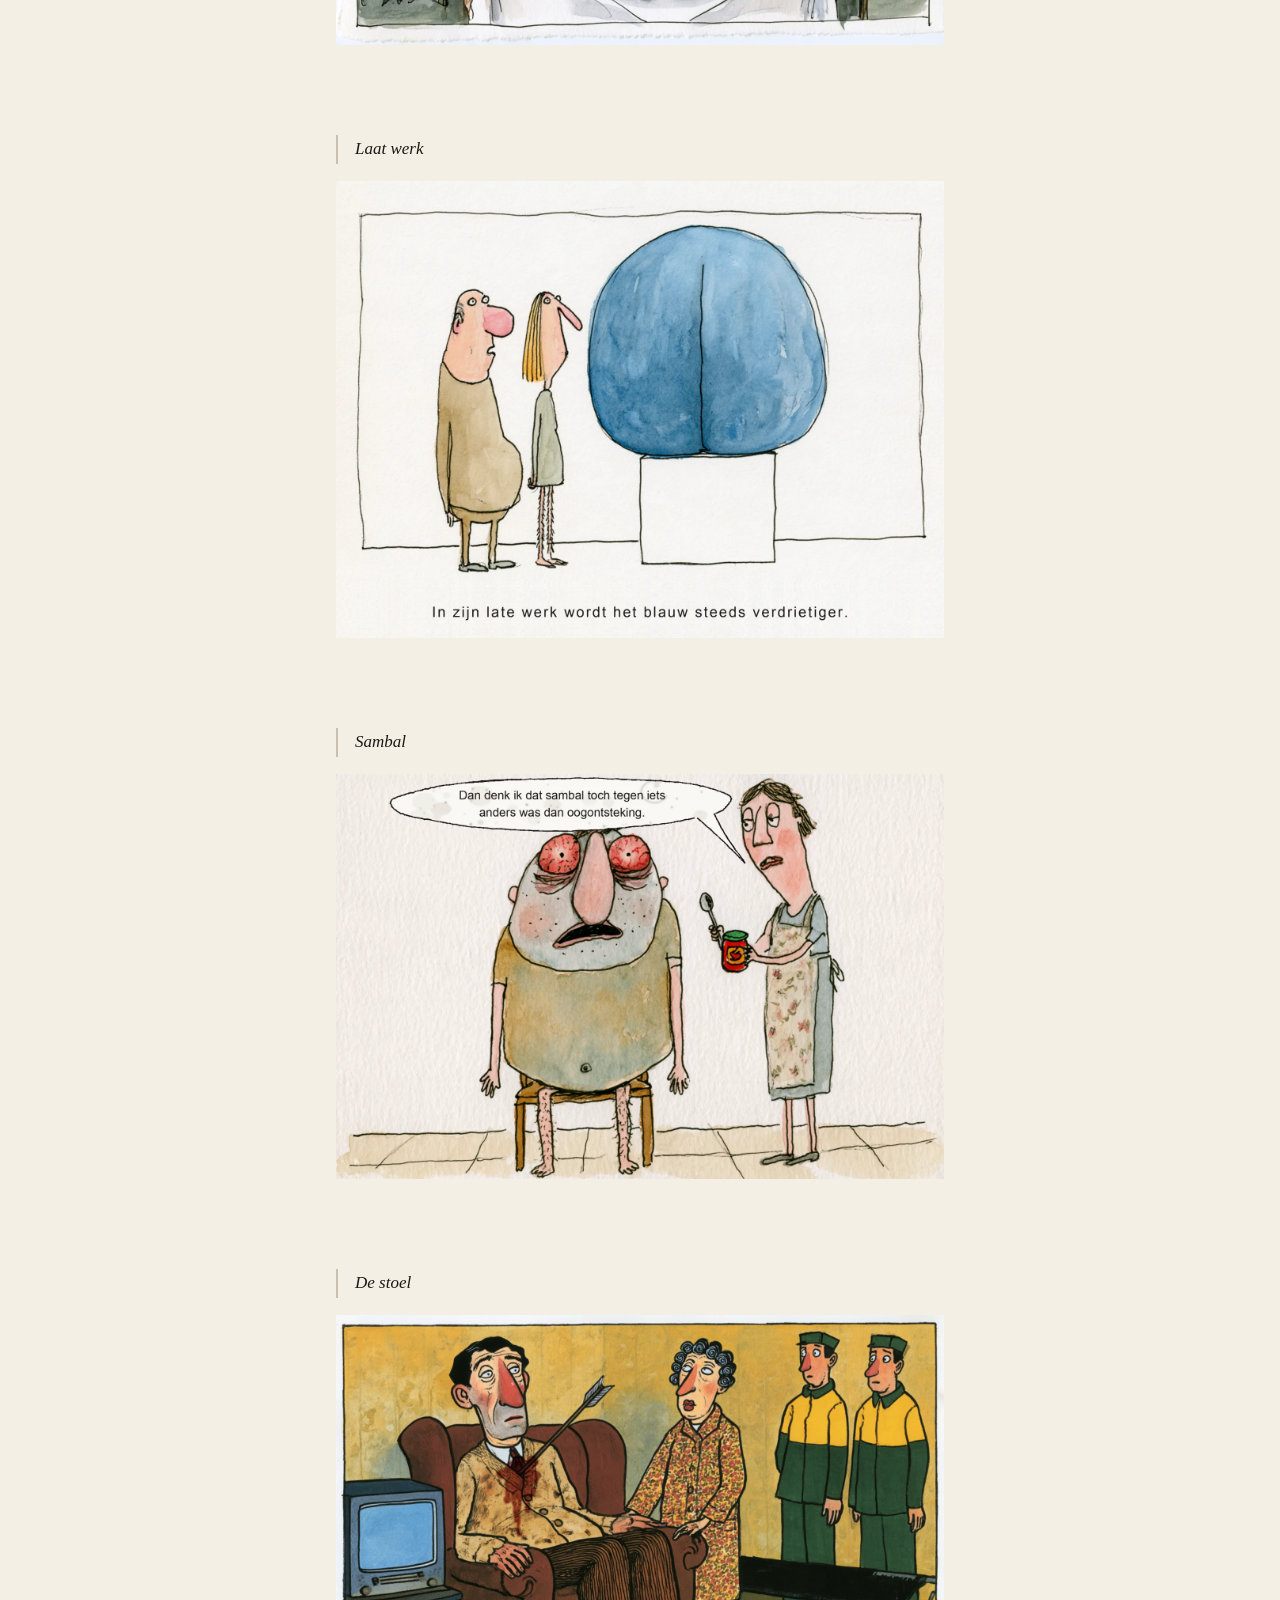
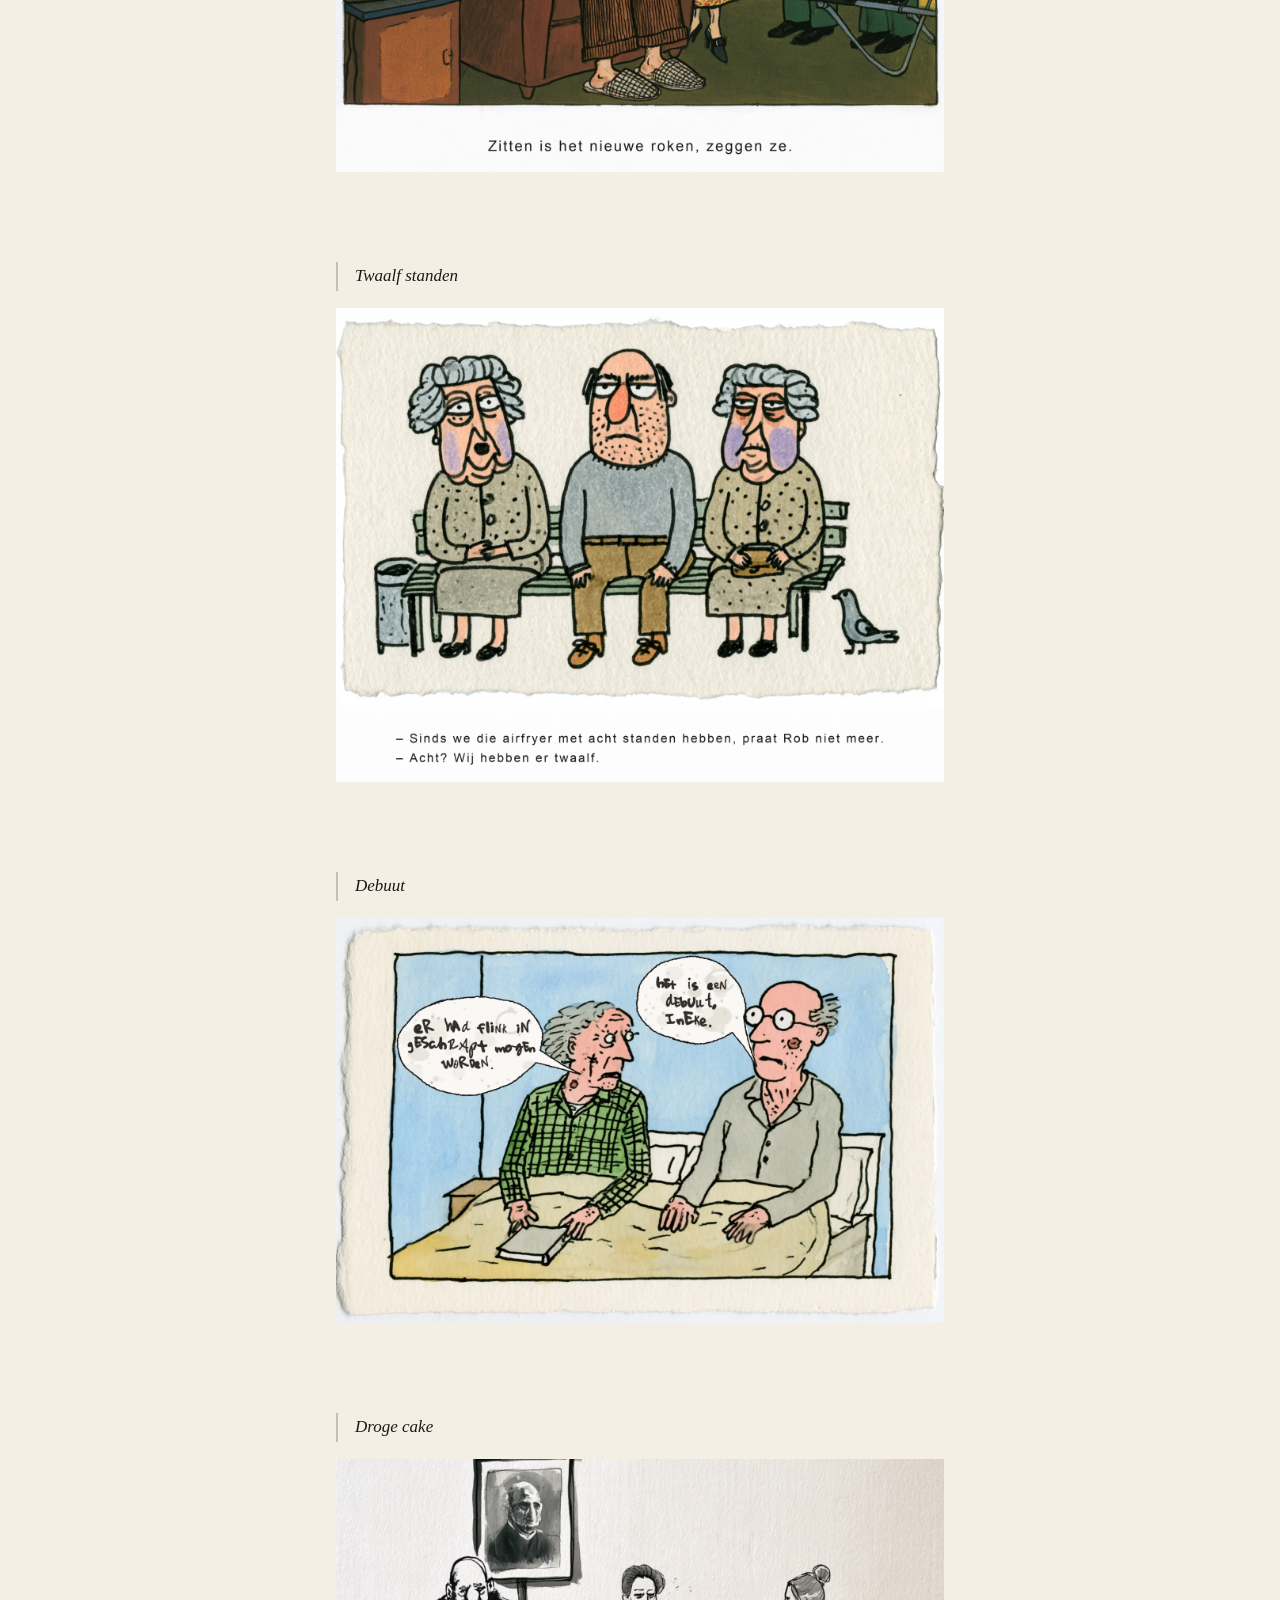
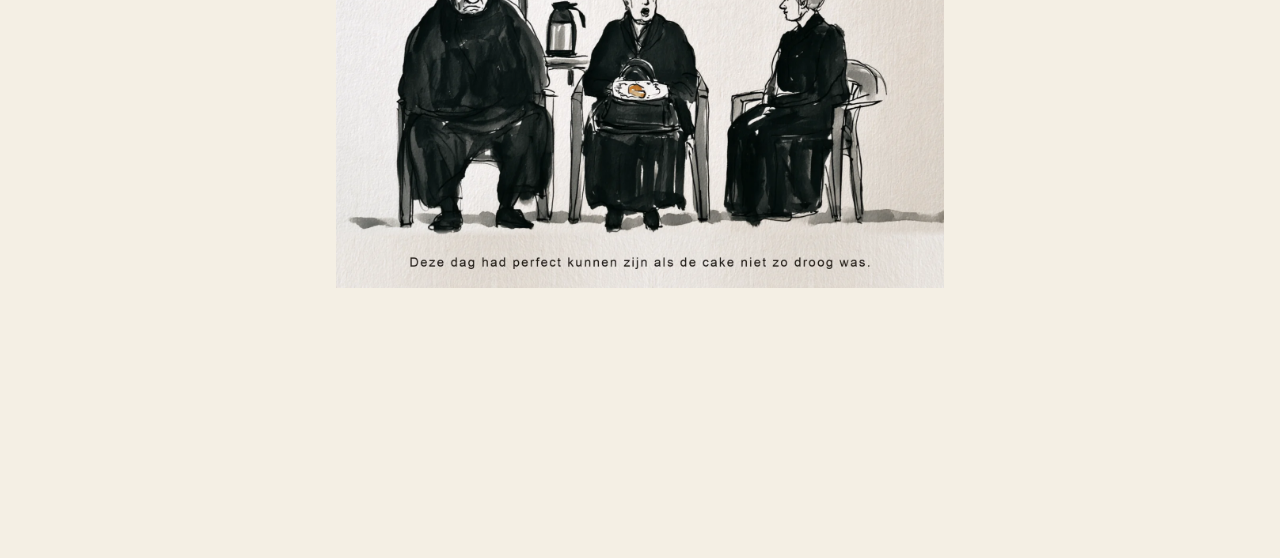
==== commit 0c69f06e: "feat: cartoon Droge cake toegevoegd" ====
--- a/docs/cartoons/index.html
+++ b/docs/cartoons/index.html
@@ -124,6 +124,12 @@
       <img src="media/debuut.webp" width="1536" height="1024" loading="lazy"
            alt="Een tekening in inkt en waterverf op ruw papier: een oud echtpaar zit rechtop in bed onder een okergeel dekbed. De vrouw, met grijs warrig haar, een groen geruite pyjama en een dicht boek op het dekbed, kijkt opzij naar haar man. Hij is kaal, draagt een grijze pyjama en een ronde bril met witte glazen en kijkt recht vooruit. Zij zegt: er had flink in geschrapt mogen worden. Hij zegt: het is een debuut, Ineke.">
     </section>
+
+    <section class="cartoon">
+      <h2>Droge cake</h2>
+      <img src="media/droge-cake.webp" width="1536" height="1085" loading="lazy"
+           alt="Een tekening in zwarte inkt en grijze was, zonder kleur: in een kale rouwkamer zitten drie mensen in het zwart op plastic stoelen onder een portretfoto van een oude man op een ezel. Links een dikke kale zwager met een knolneus, rechts een schriele zus met een knotje die opzij kijkt. In het midden zit de weduwe met een handtas op schoot en daarop een bordje met een plakje cake, het enige in kleur. Onderschrift: deze dag had perfect kunnen zijn als de cake niet zo droog was.">
+    </section>
   </main>
 </body>
 </html>
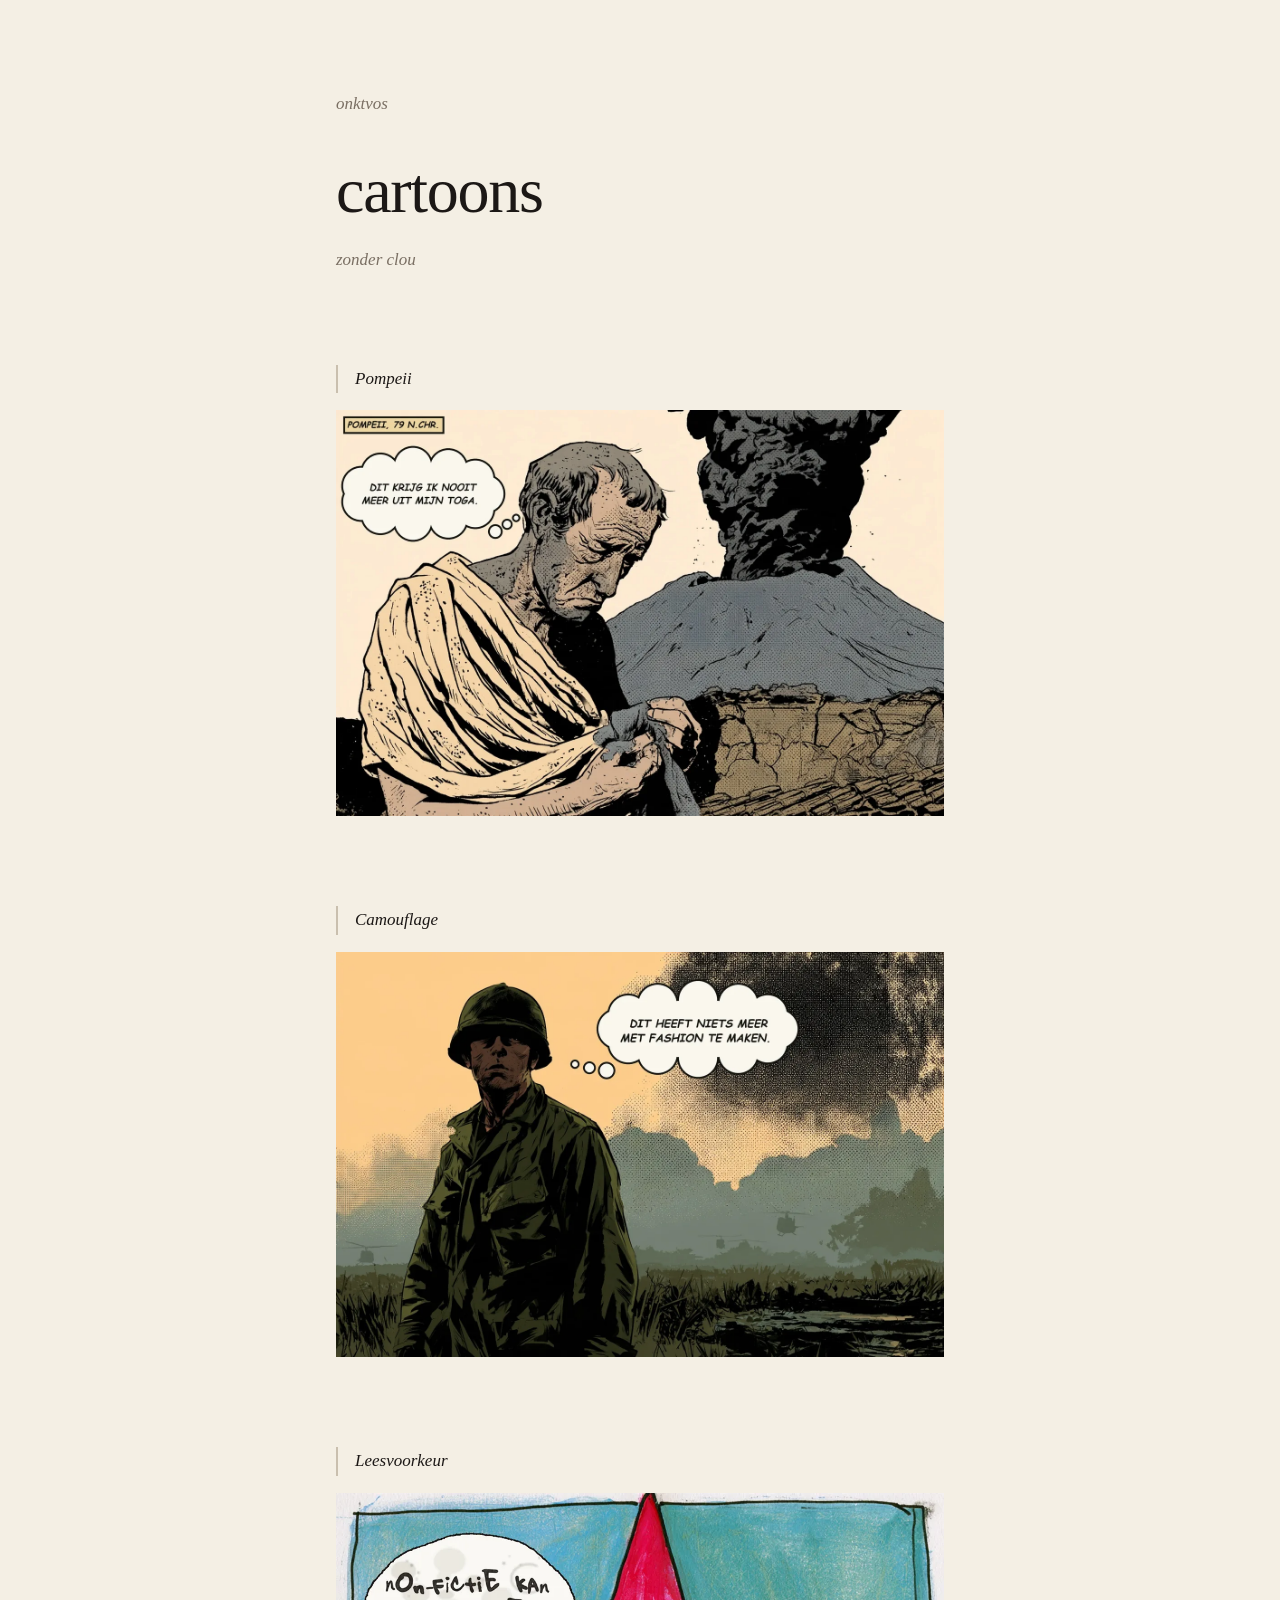
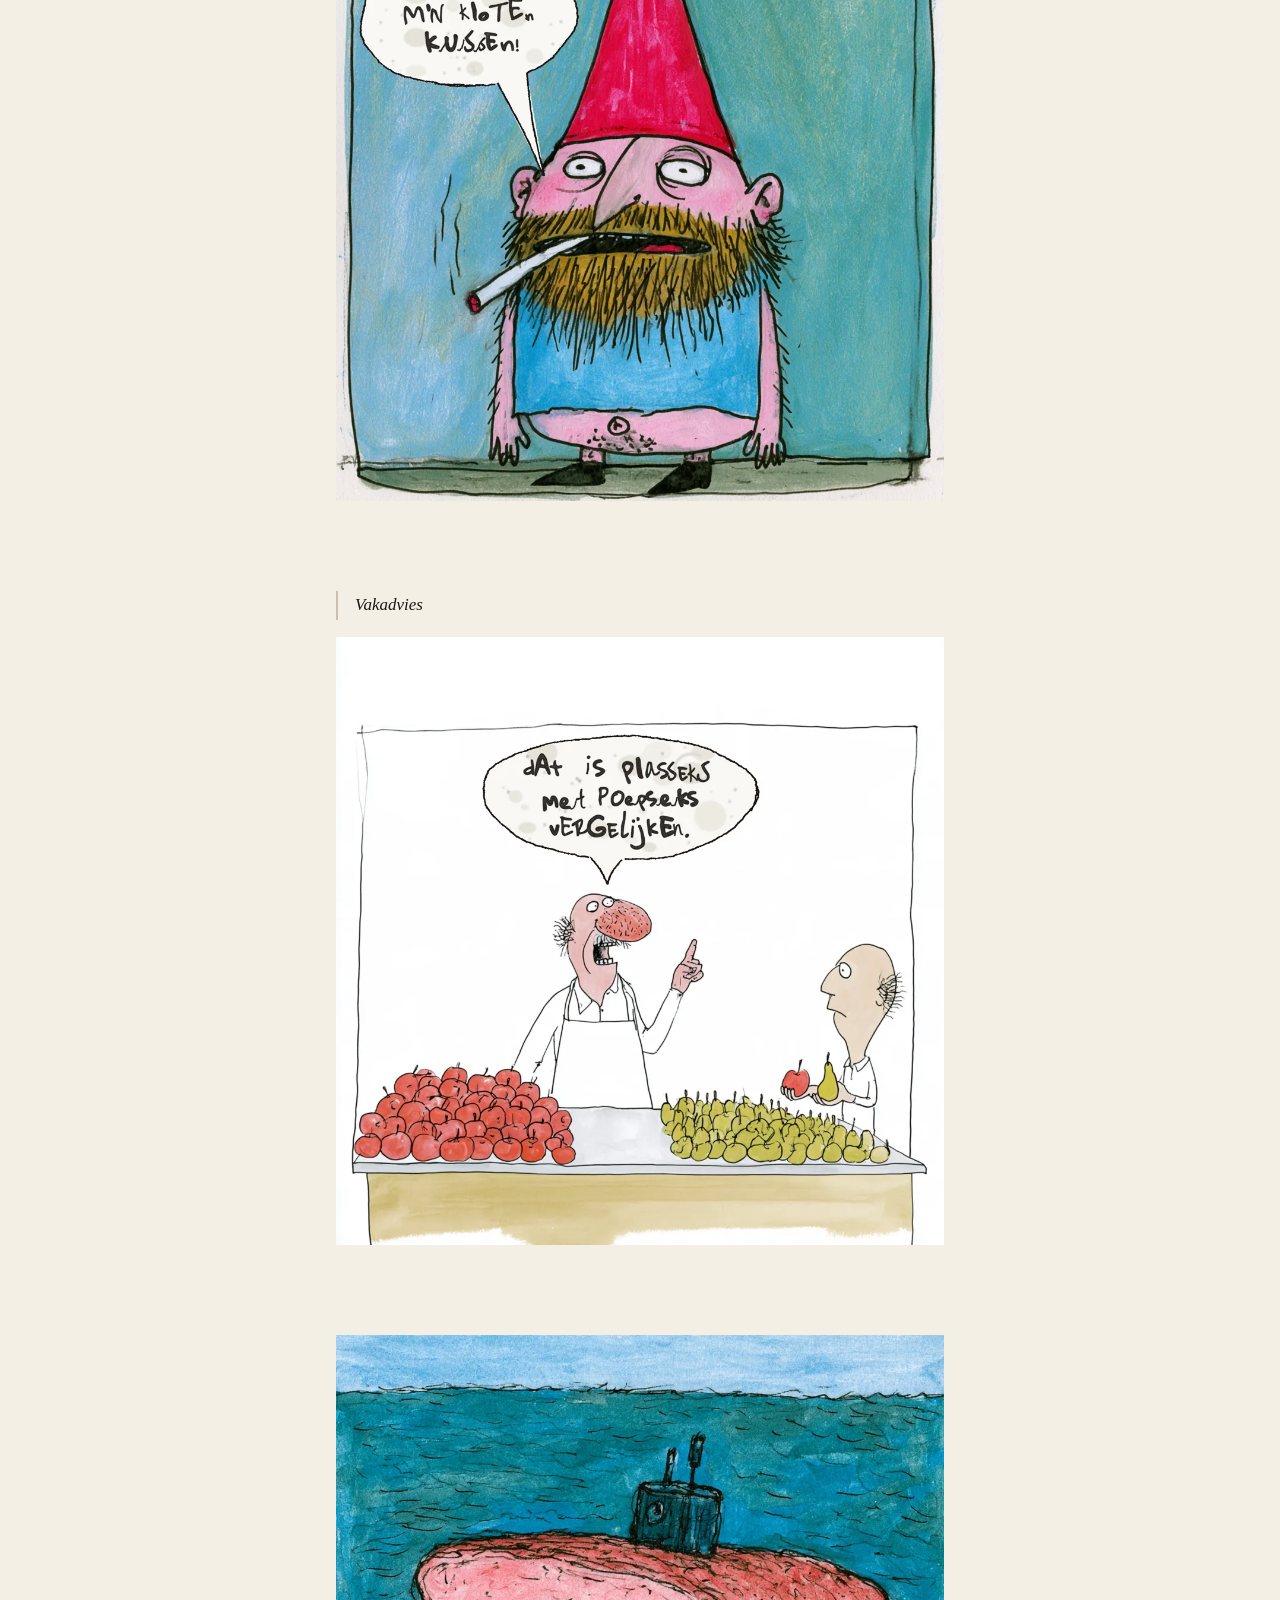
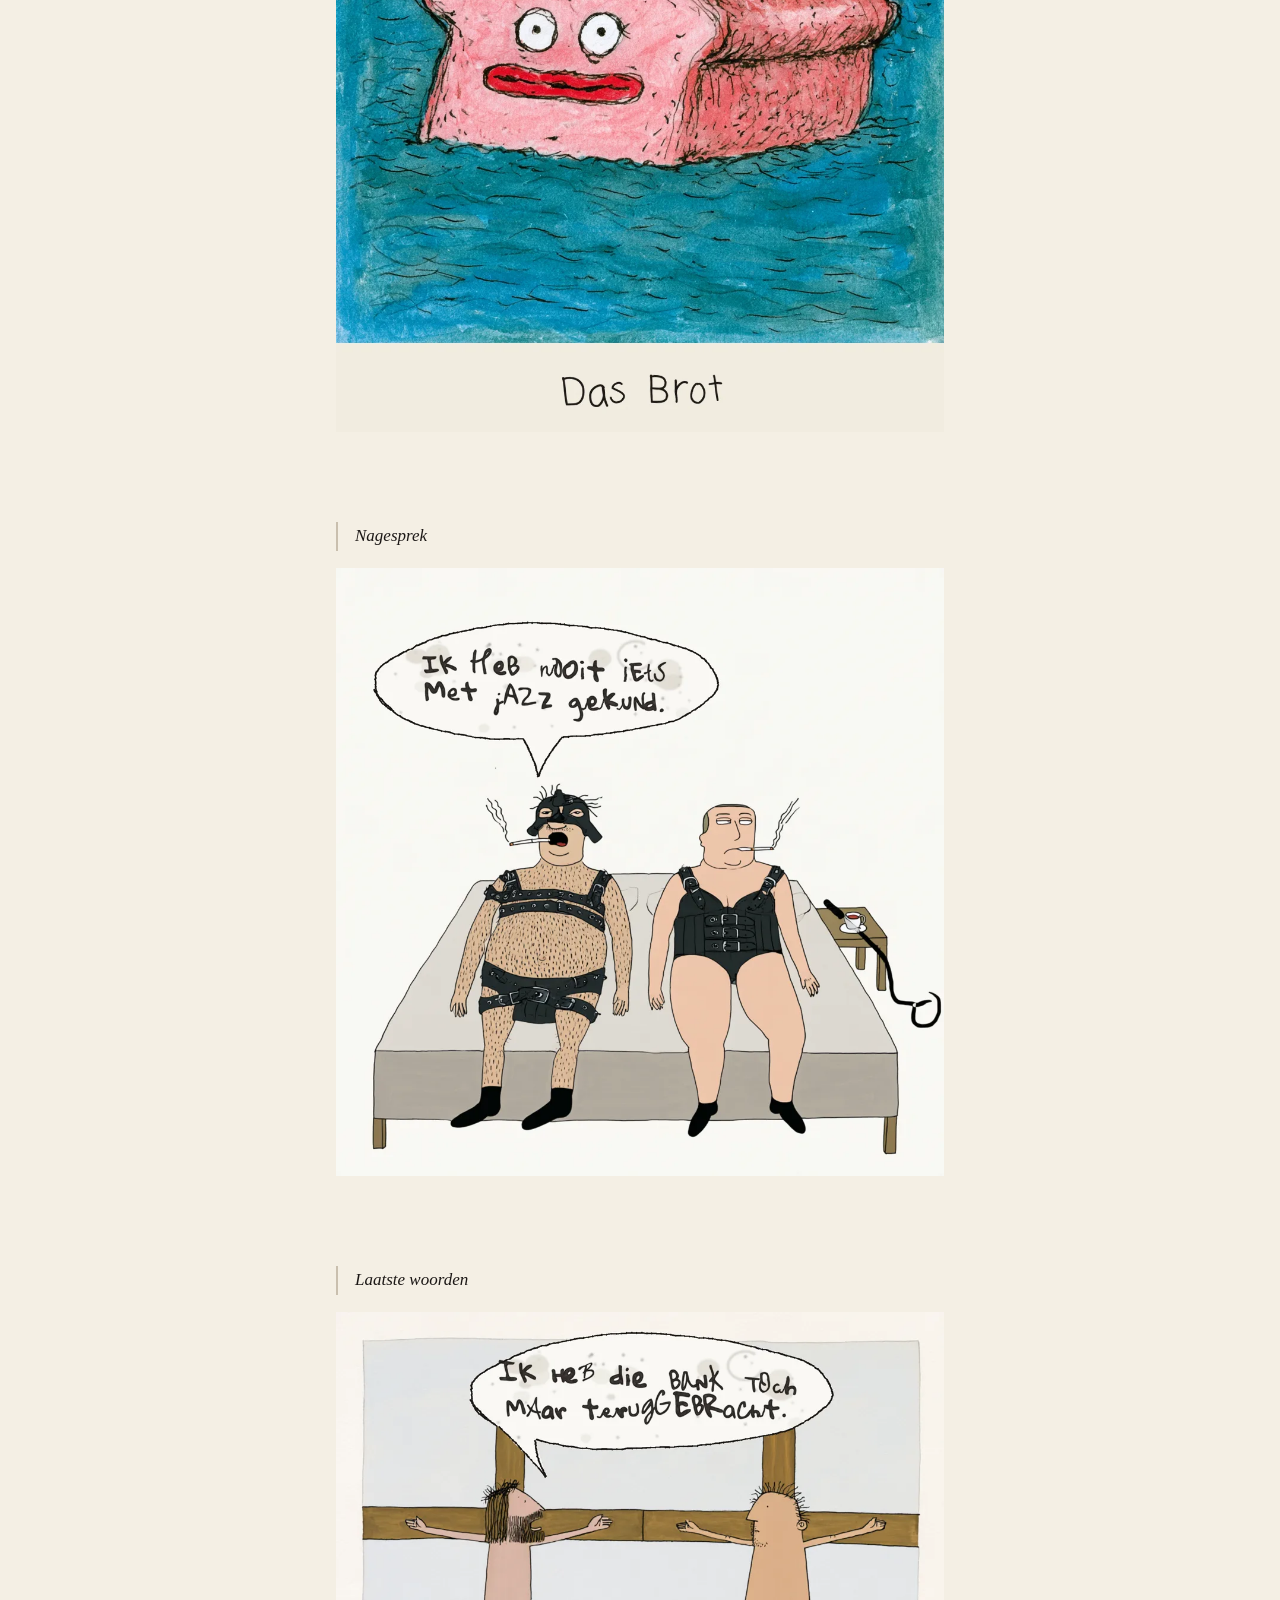
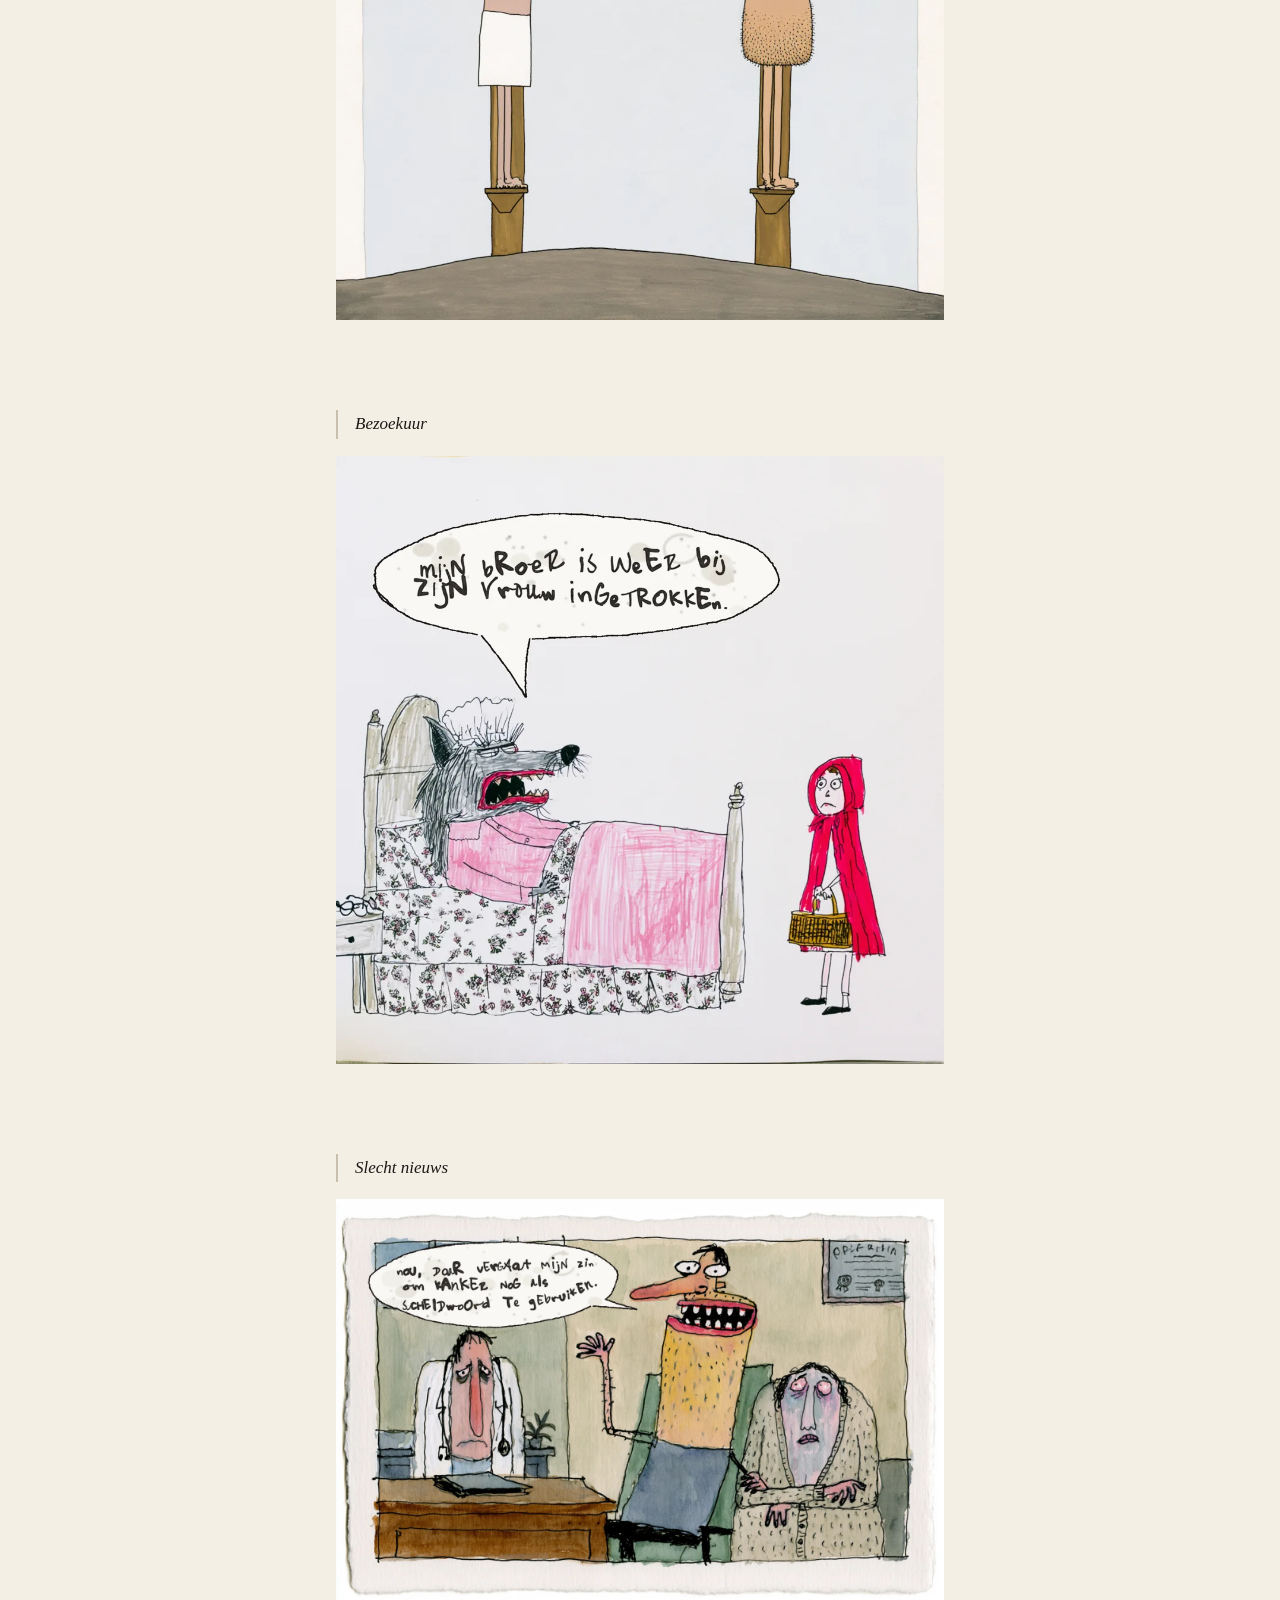
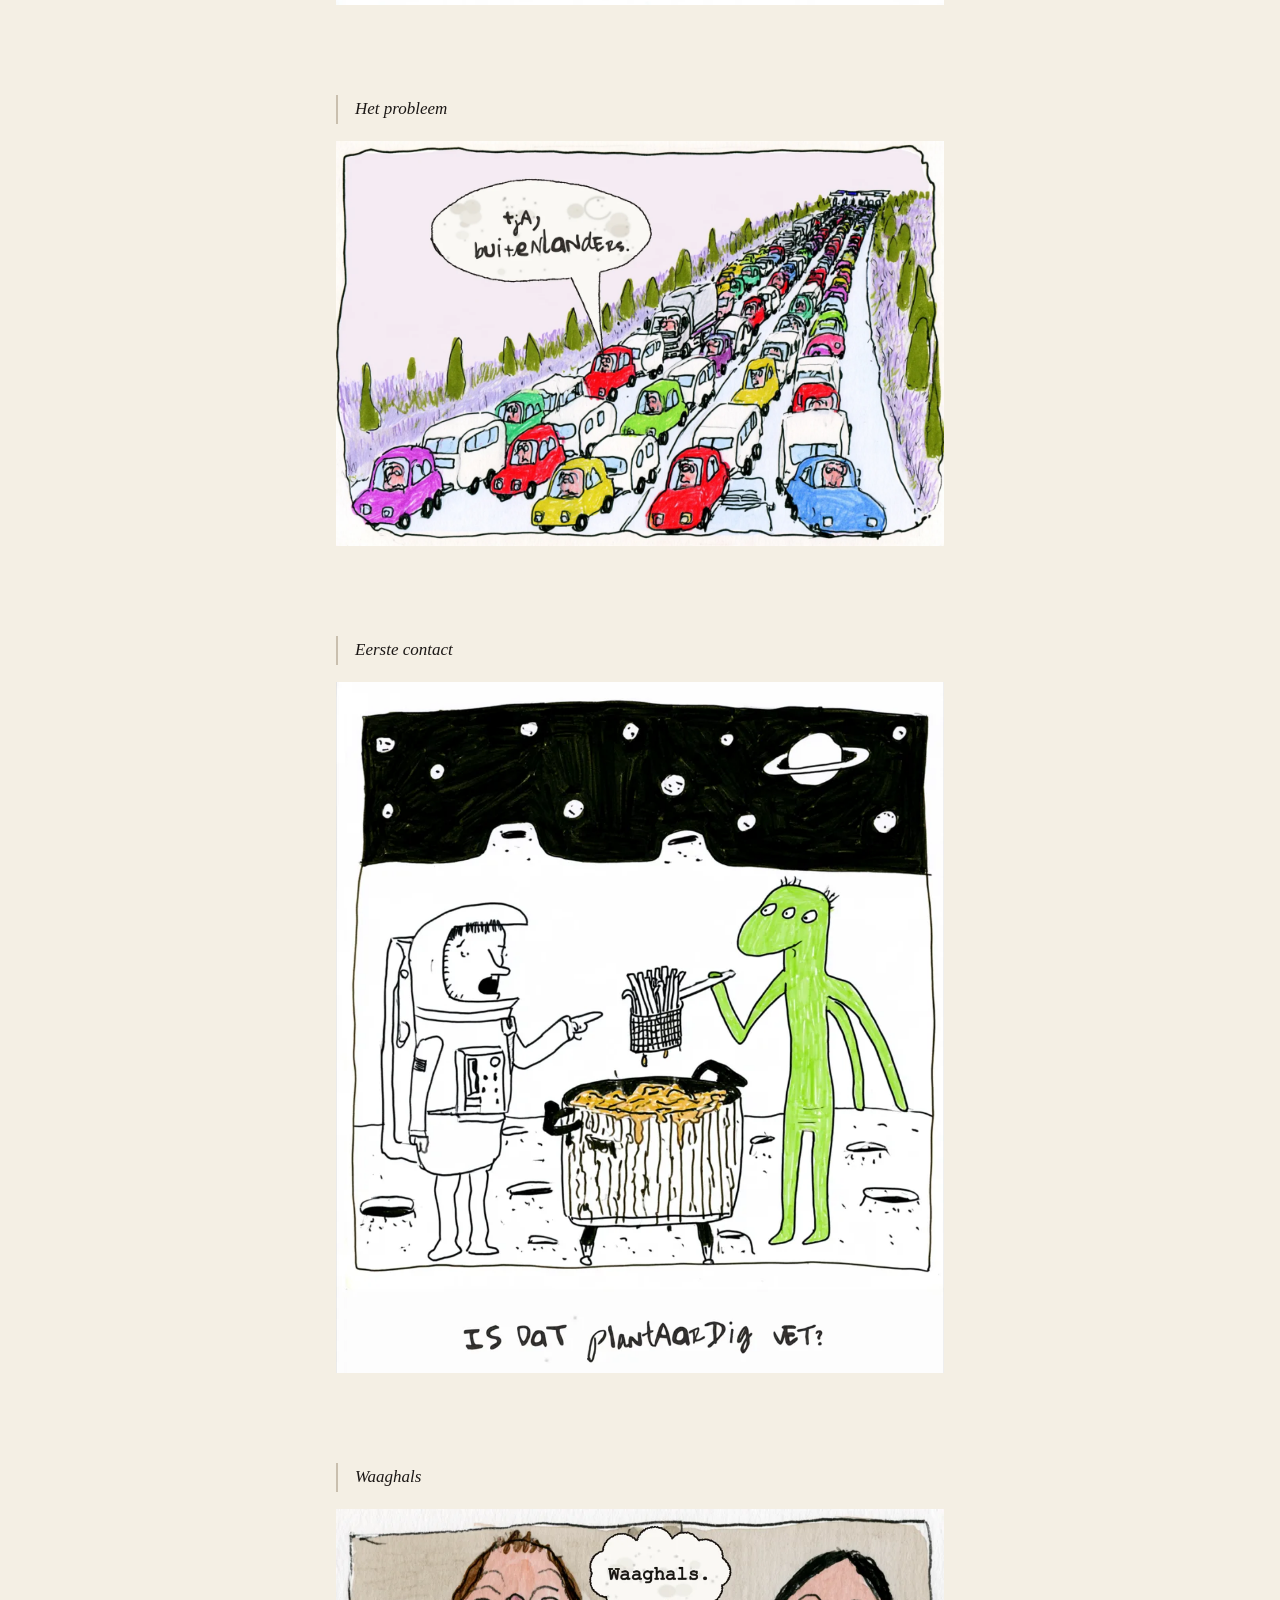
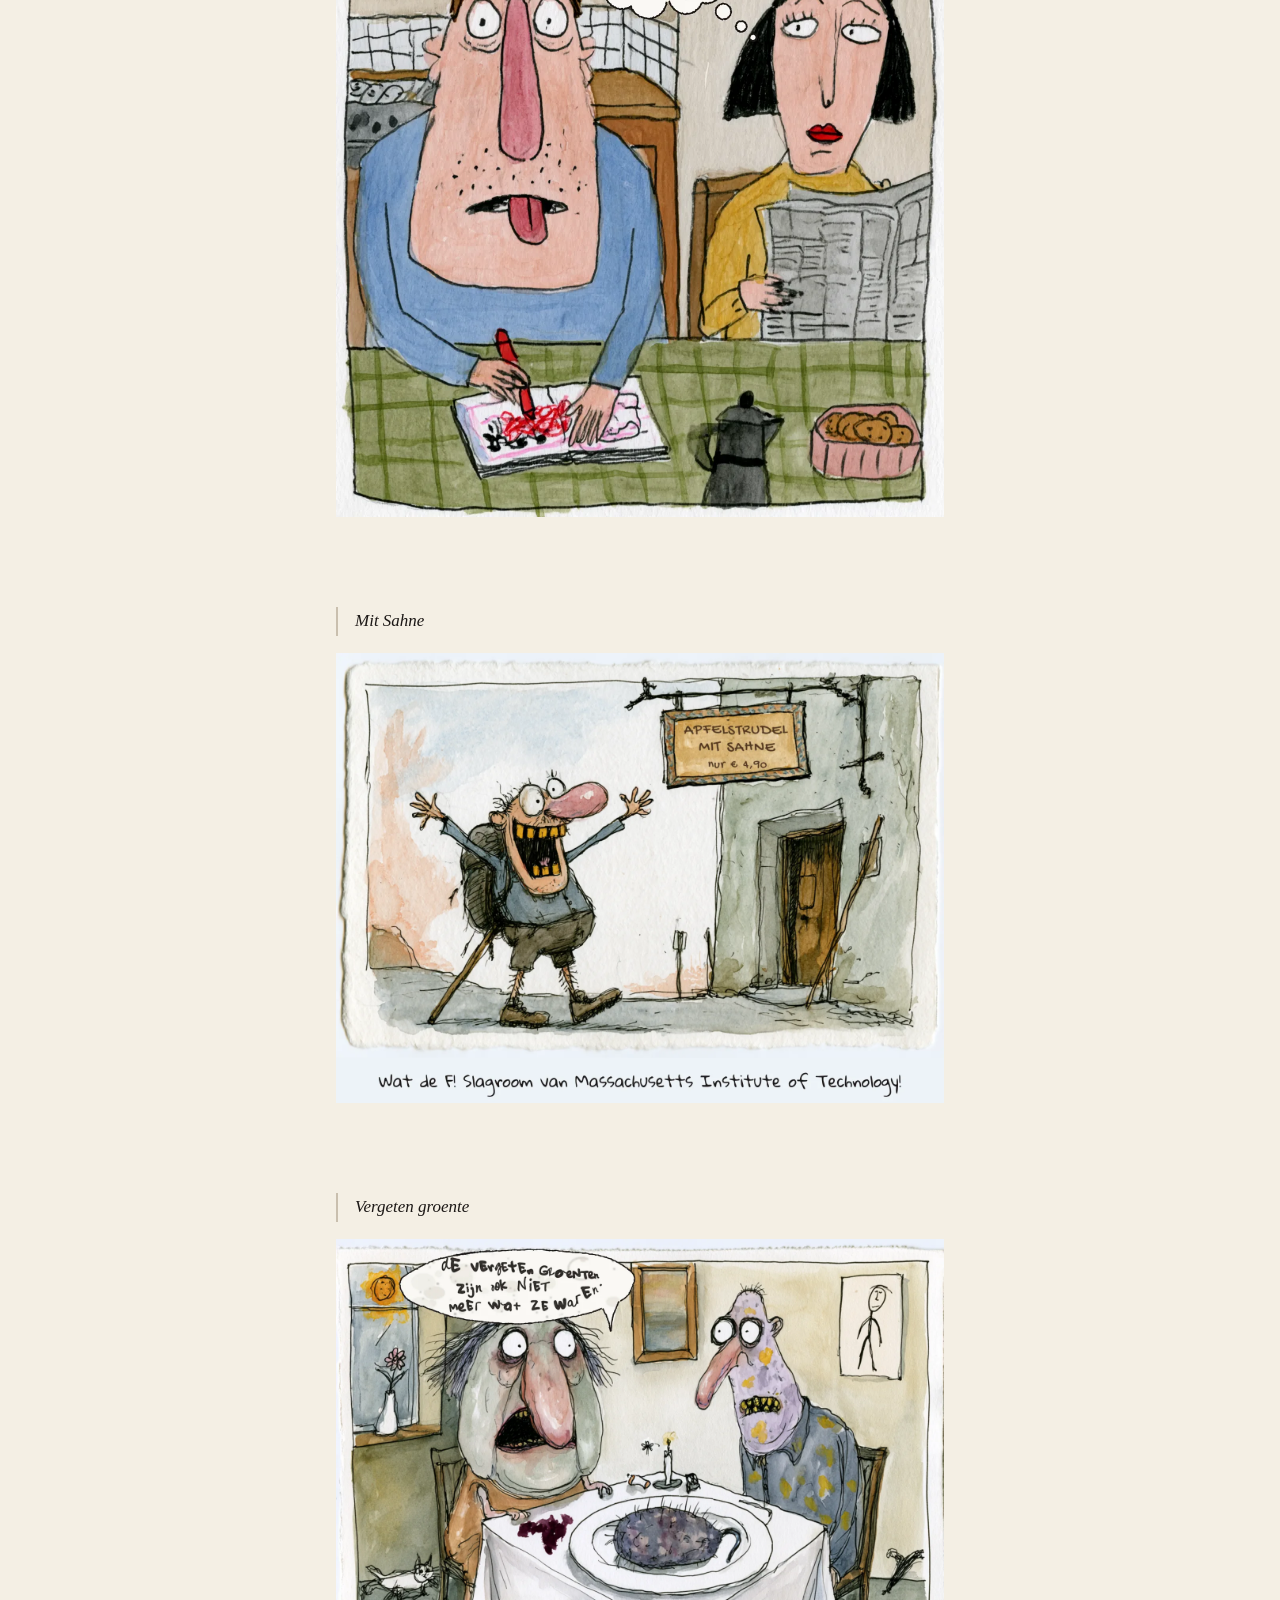
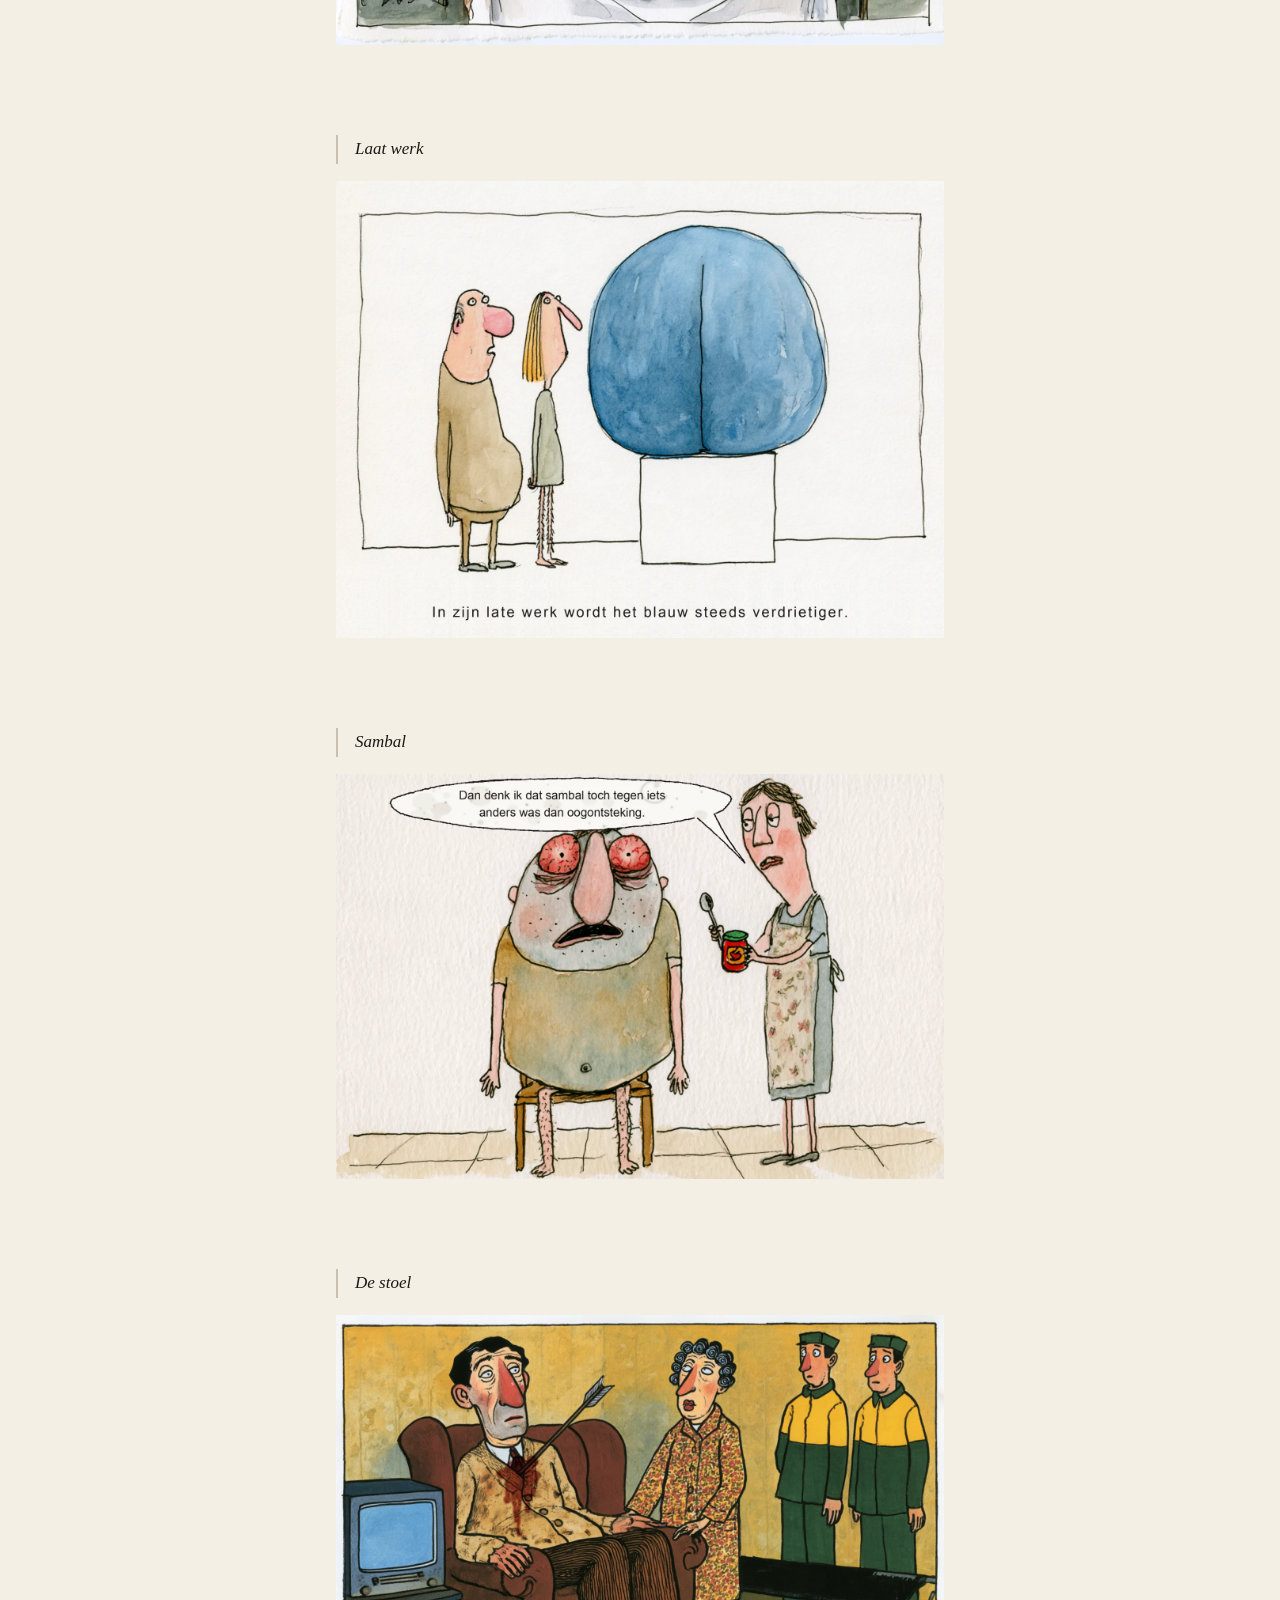
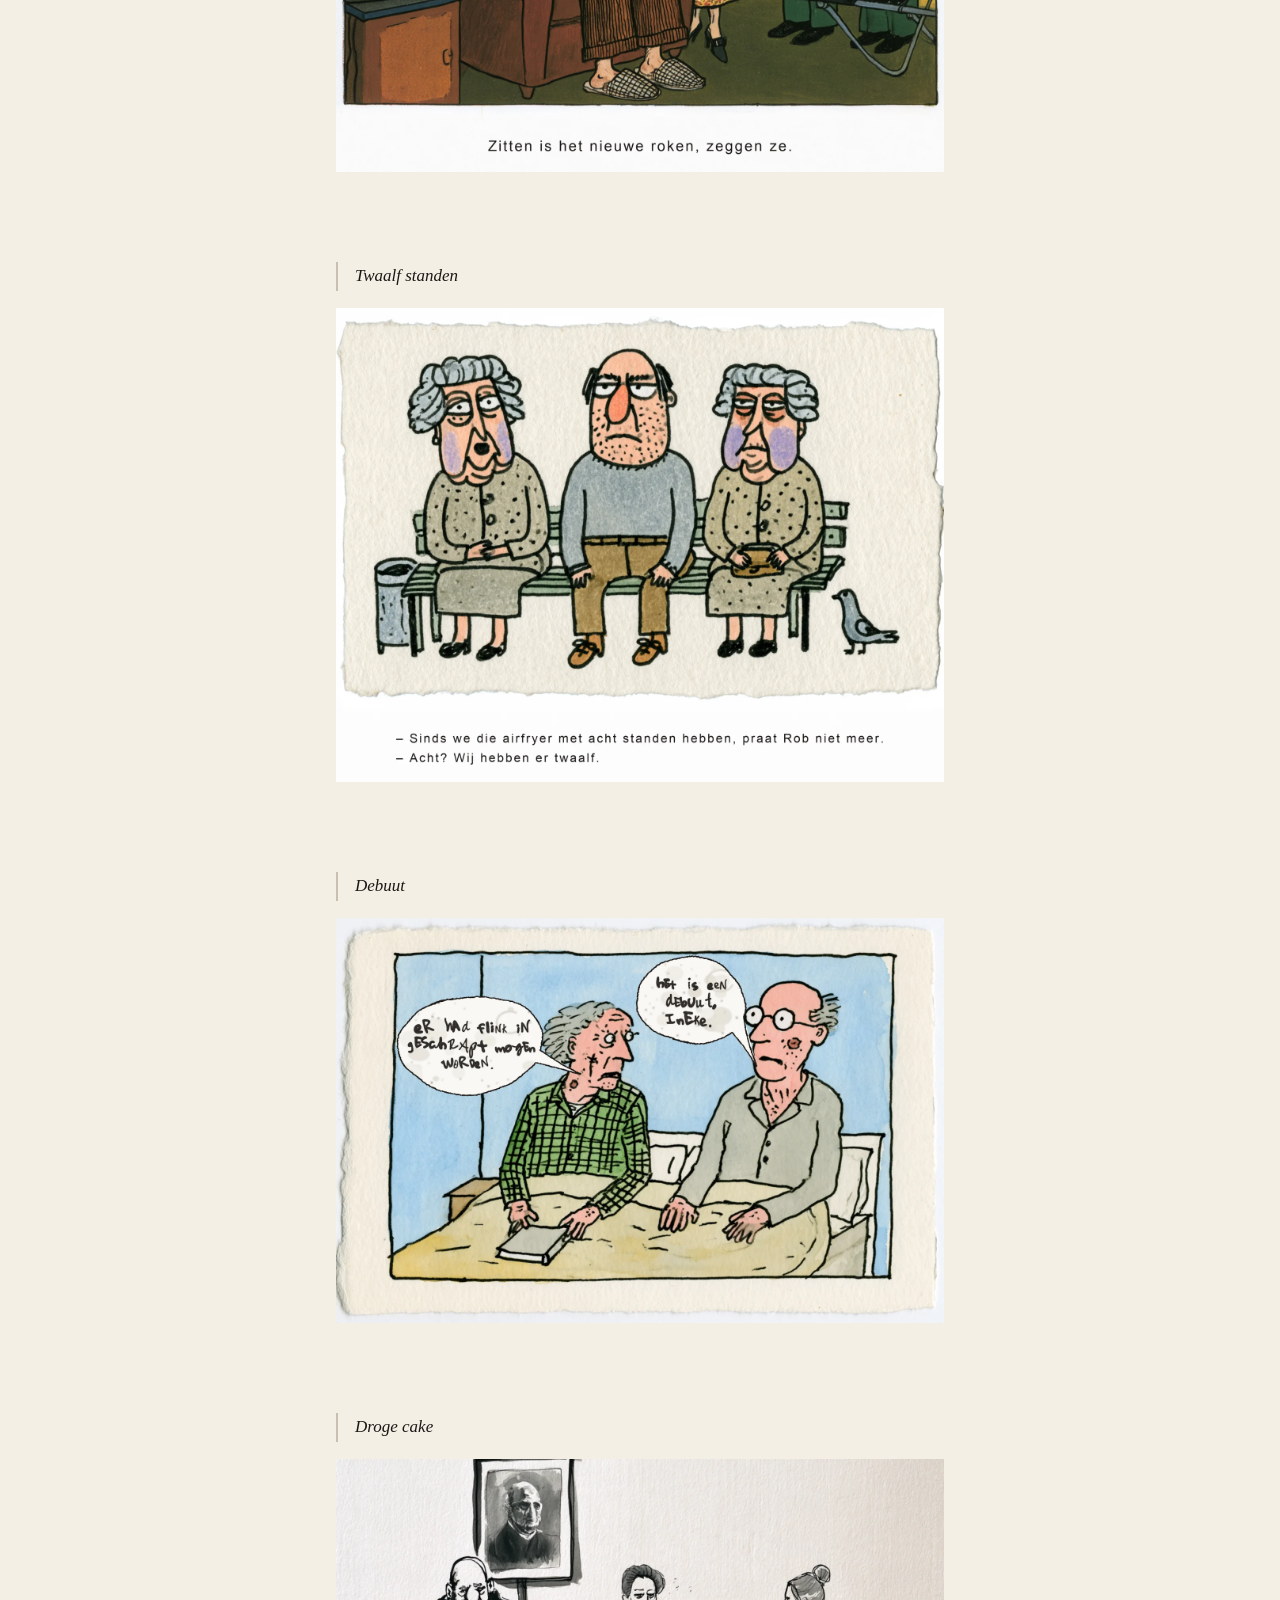
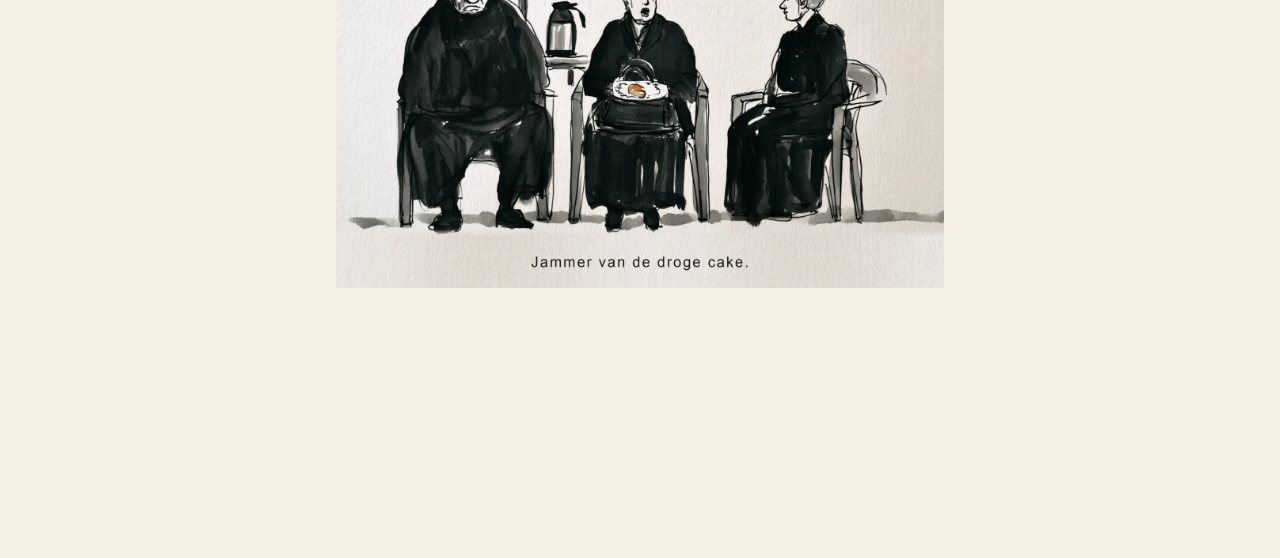
==== commit b9717a24: "fix: Droge cake met korter onderschrift" ====
--- a/docs/cartoons/index.html
+++ b/docs/cartoons/index.html
@@ -128,7 +128,7 @@
     <section class="cartoon">
       <h2>Droge cake</h2>
       <img src="media/droge-cake.webp" width="1536" height="1085" loading="lazy"
-           alt="Een tekening in zwarte inkt en grijze was, zonder kleur: in een kale rouwkamer zitten drie mensen in het zwart op plastic stoelen onder een portretfoto van een oude man op een ezel. Links een dikke kale zwager met een knolneus, rechts een schriele zus met een knotje die opzij kijkt. In het midden zit de weduwe met een handtas op schoot en daarop een bordje met een plakje cake, het enige in kleur. Onderschrift: deze dag had perfect kunnen zijn als de cake niet zo droog was.">
+           alt="Een tekening in zwarte inkt en grijze was, zonder kleur: in een kale rouwkamer zitten drie mensen in het zwart op plastic stoelen onder een portretfoto van een oude man op een ezel. Links een dikke kale zwager met een knolneus, rechts een schriele zus met een knotje die opzij kijkt. In het midden zit de weduwe met een handtas op schoot en daarop een bordje met een plakje cake, het enige in kleur. Onderschrift: jammer van de droge cake.">
     </section>
   </main>
 </body>
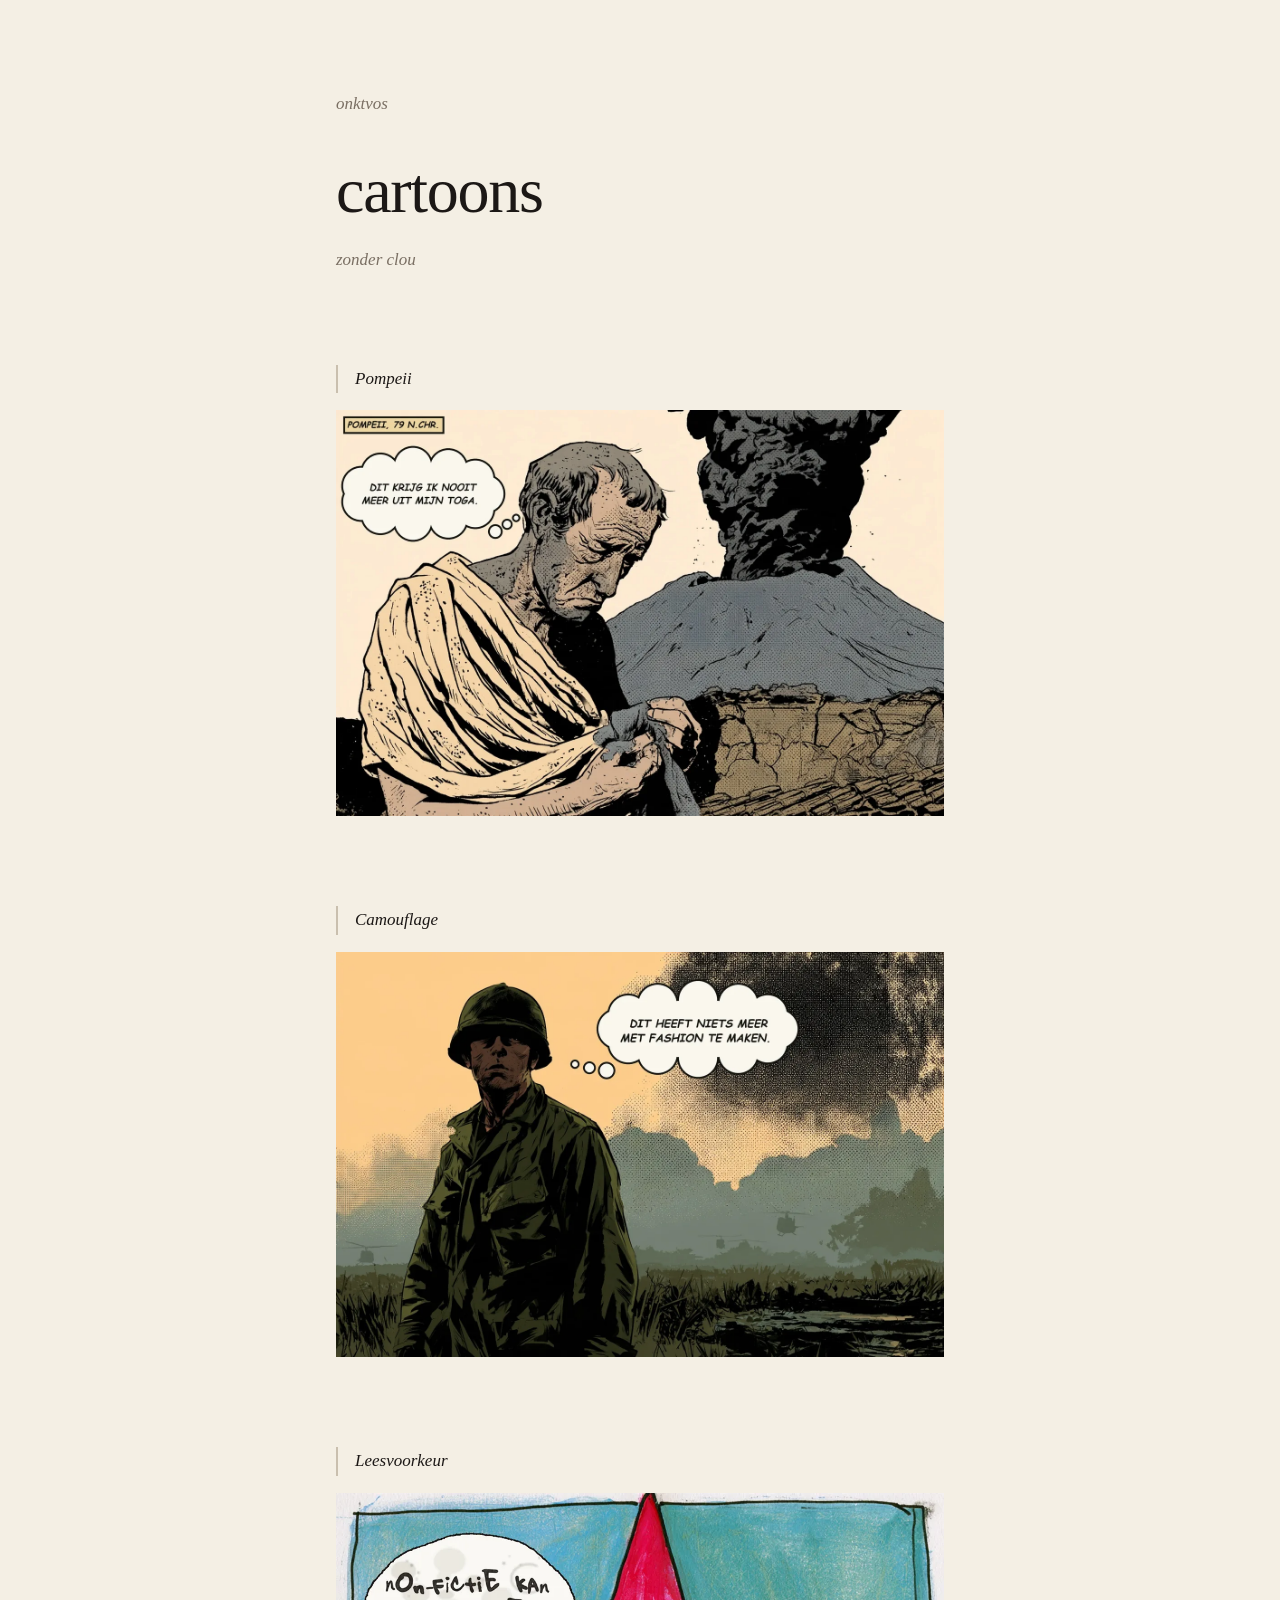
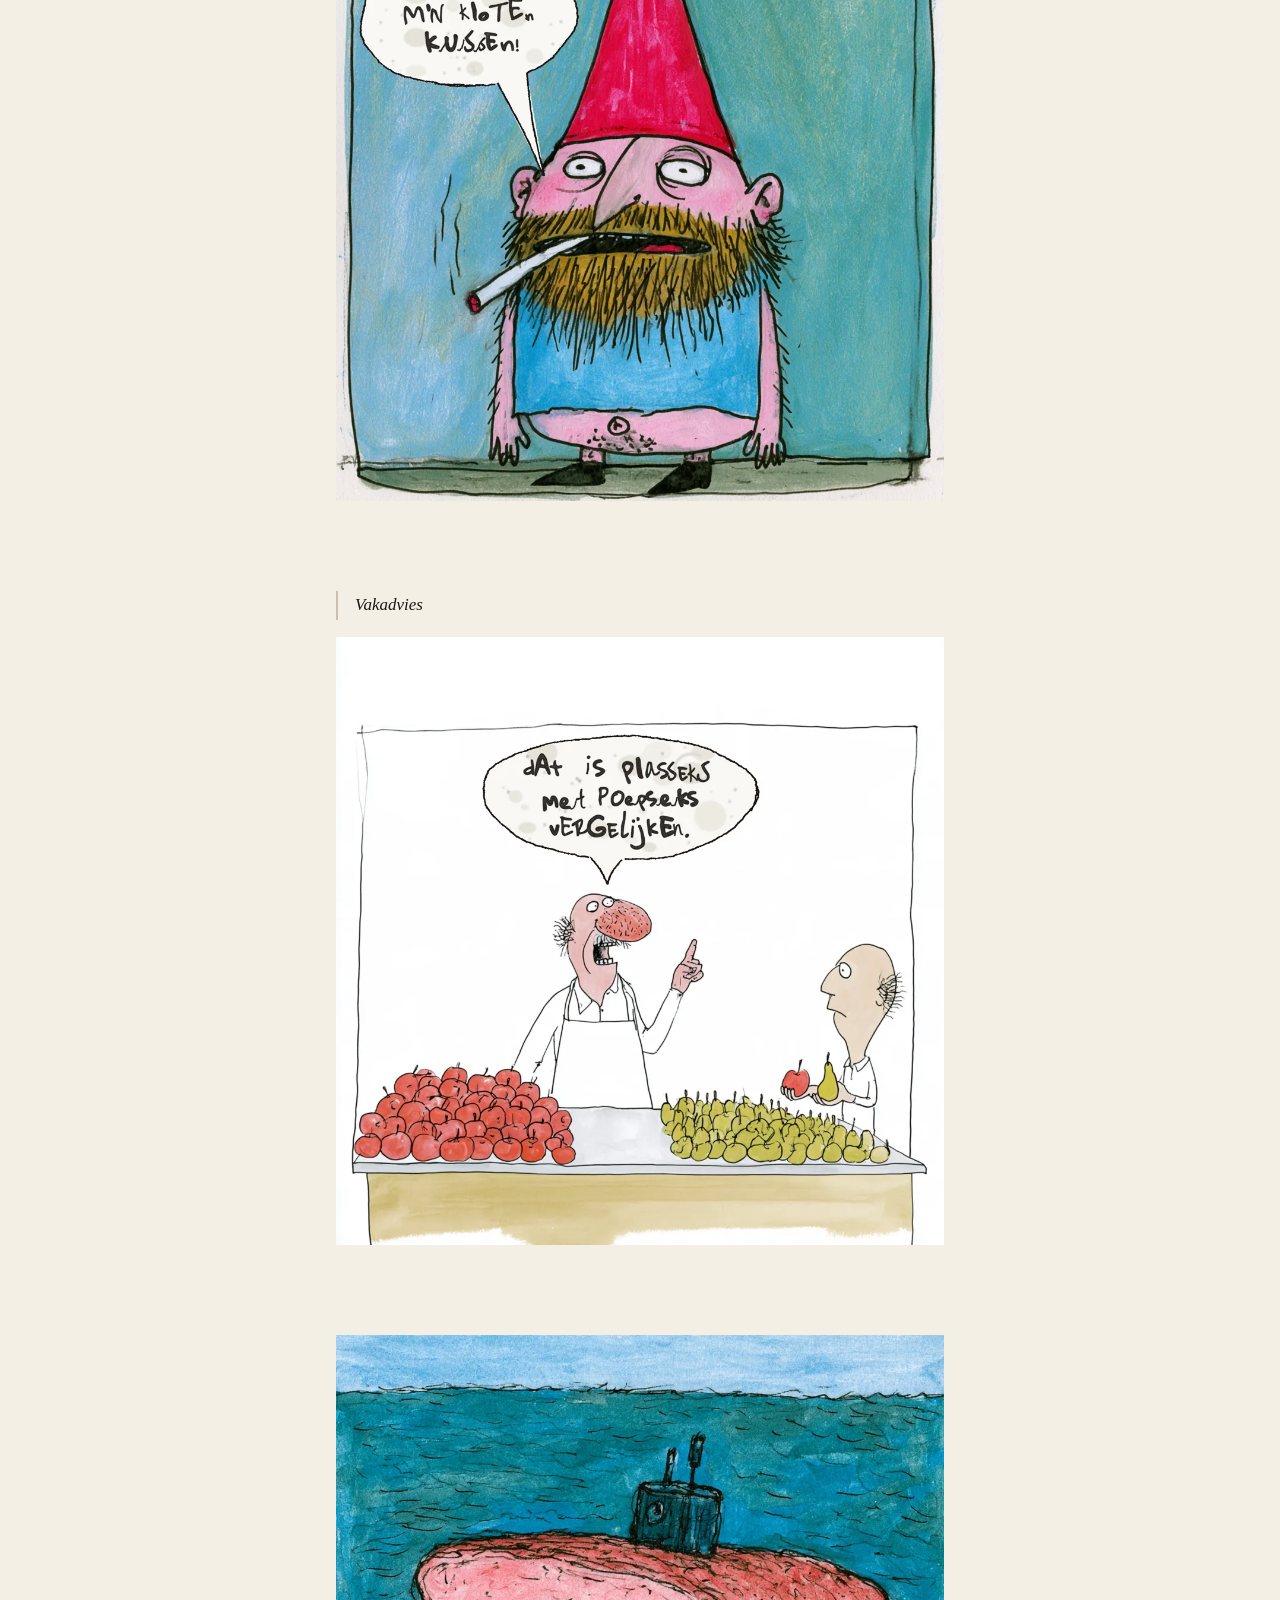
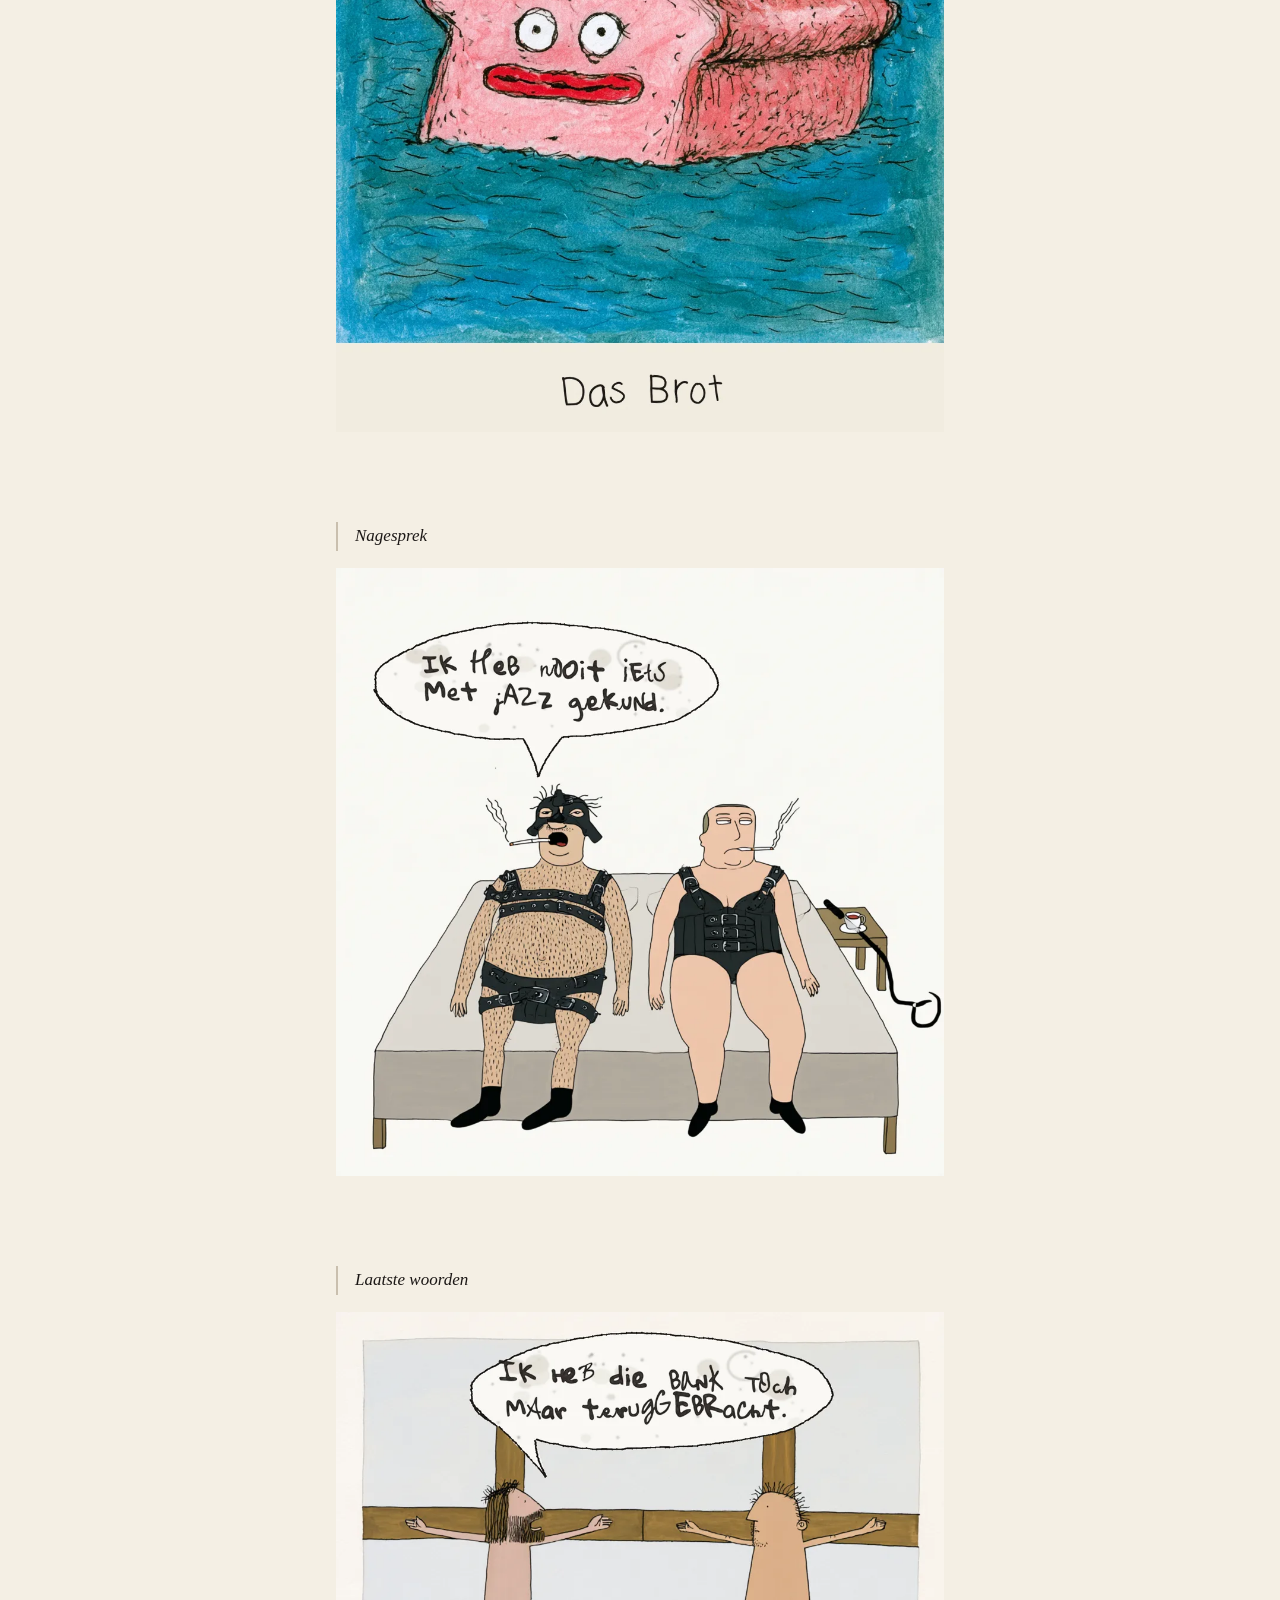
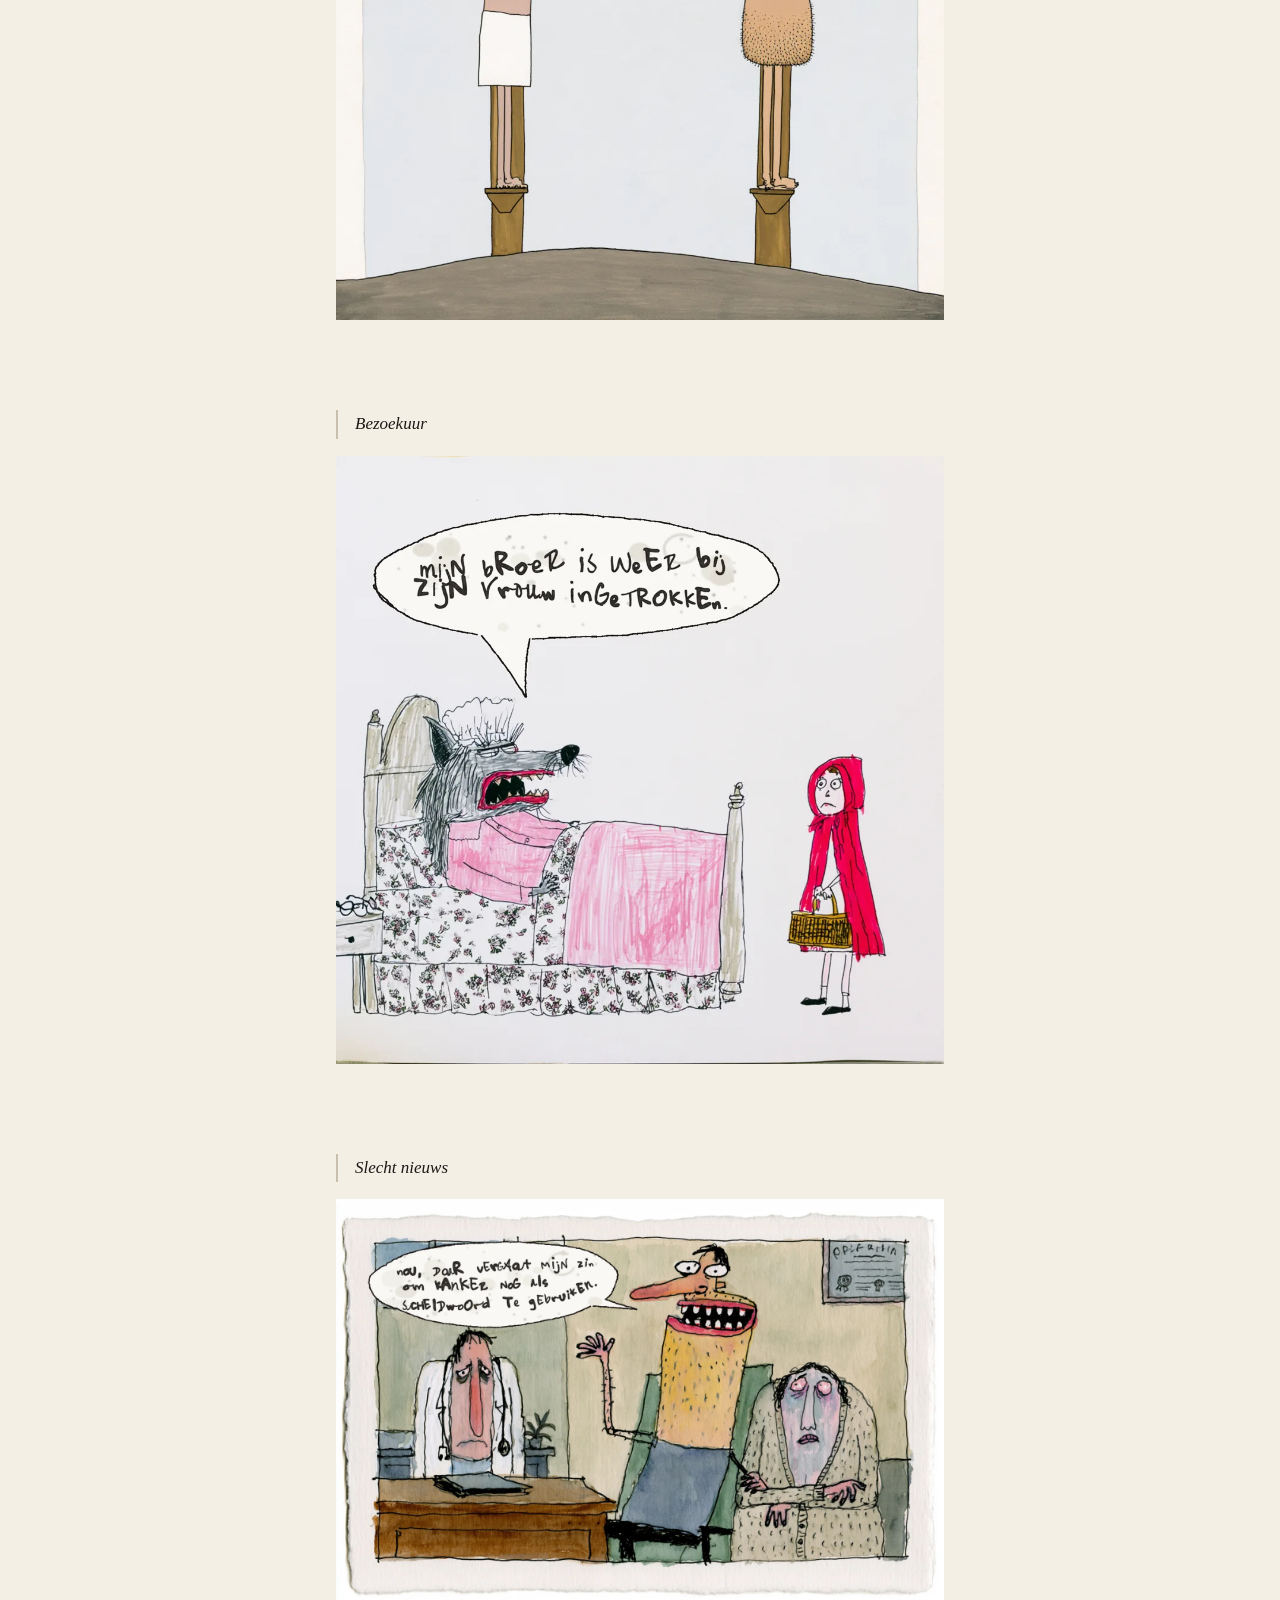
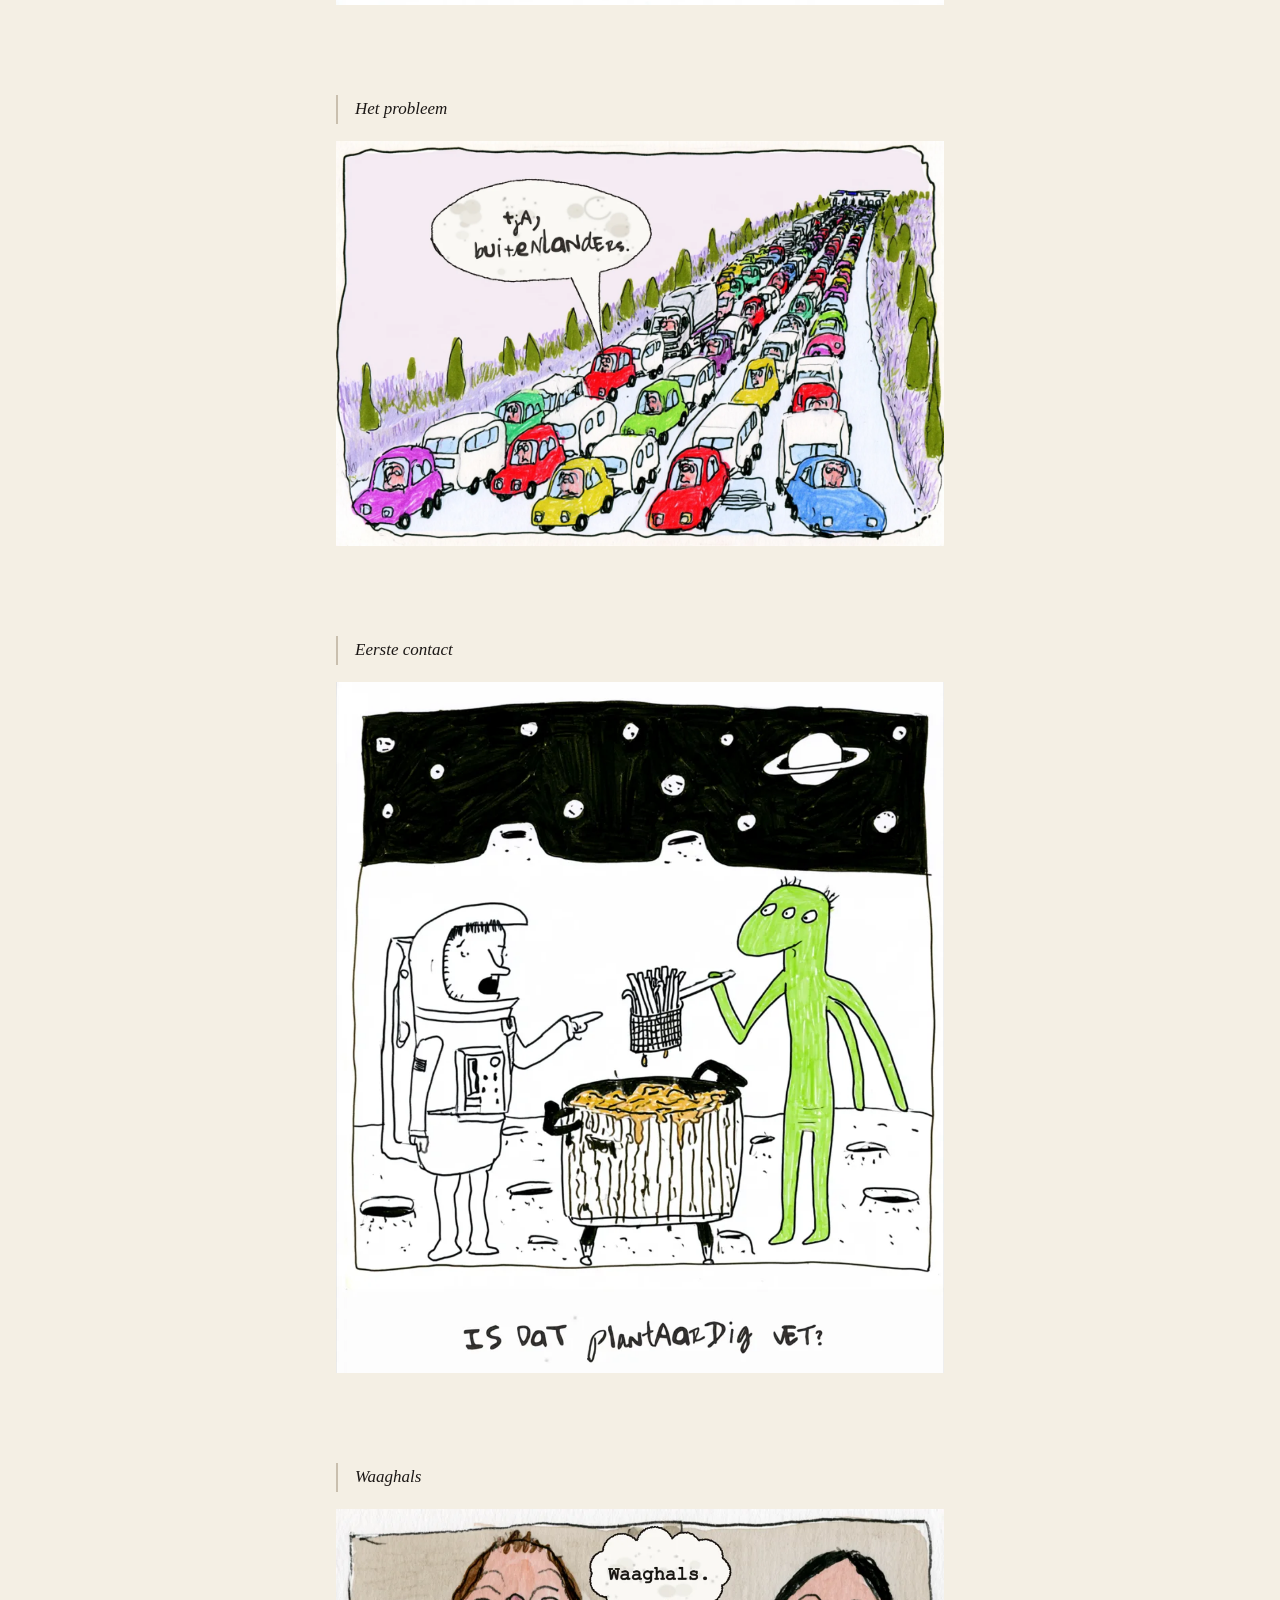
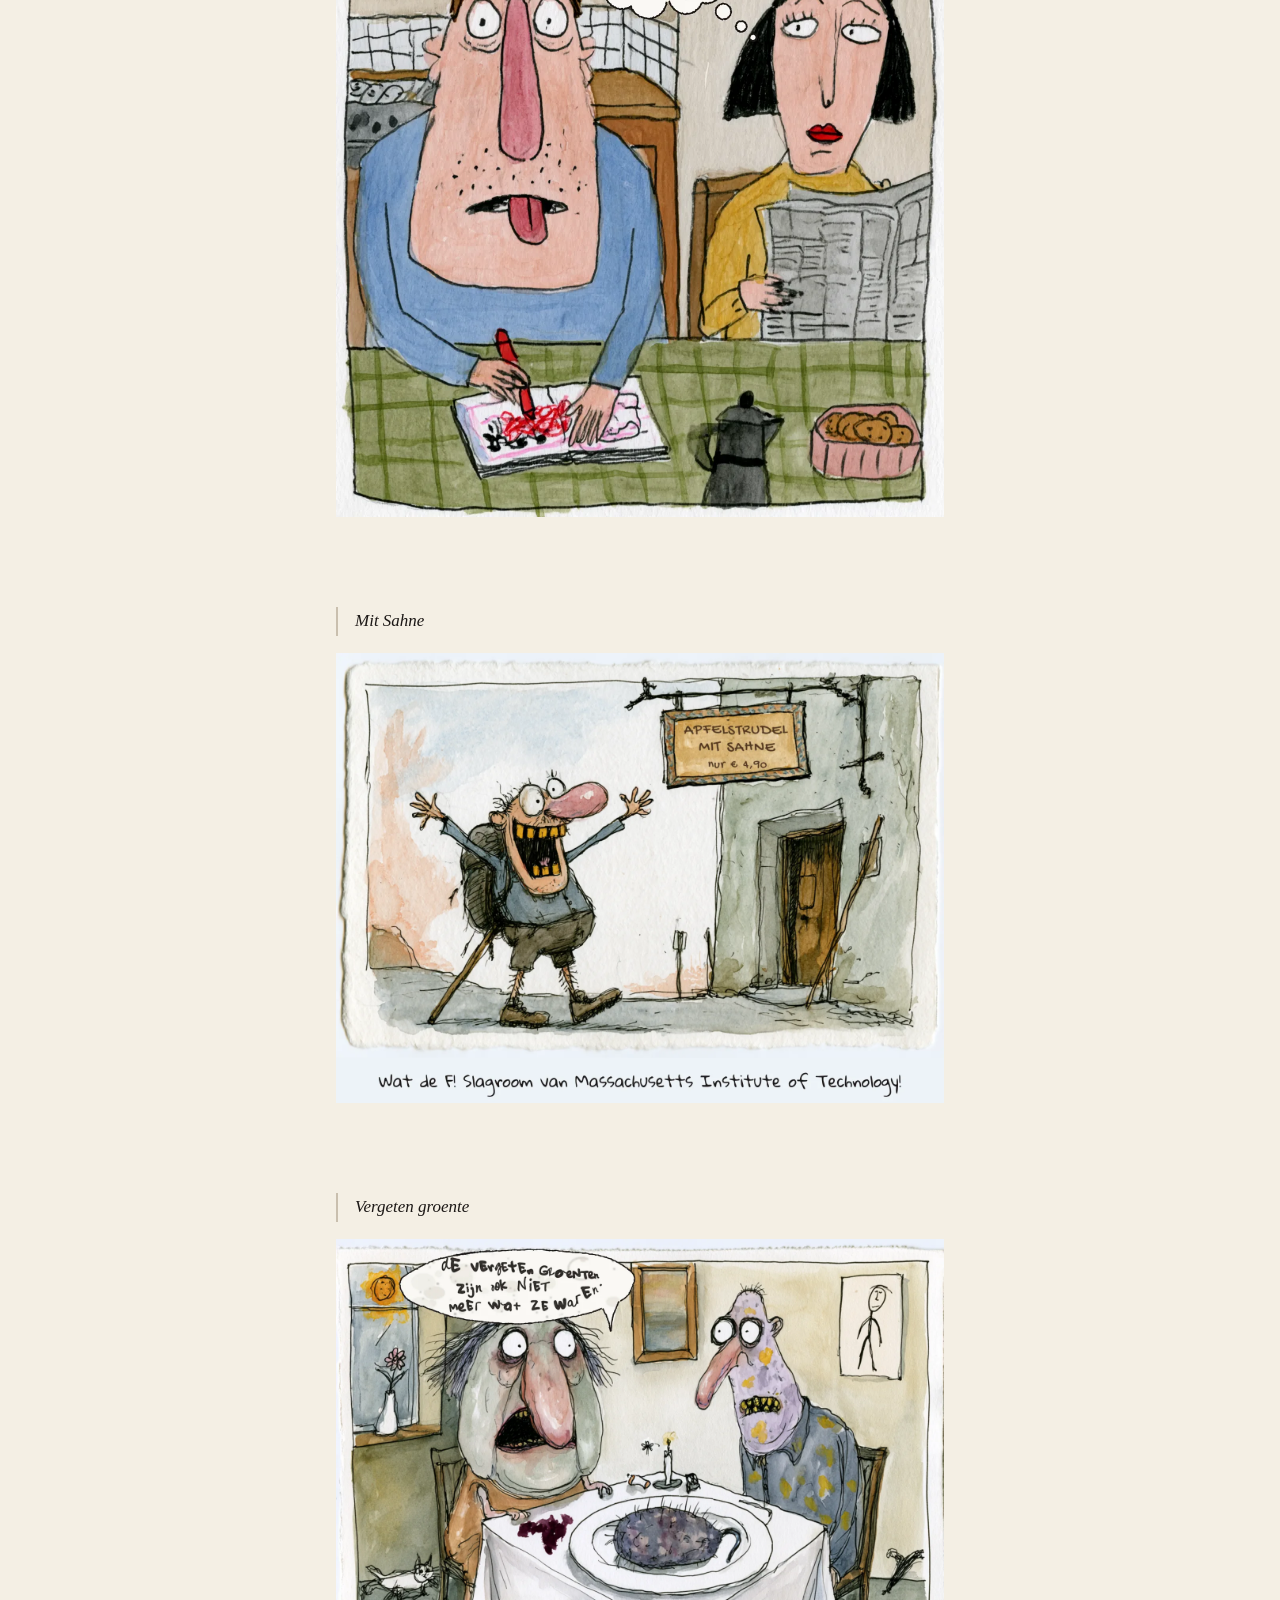
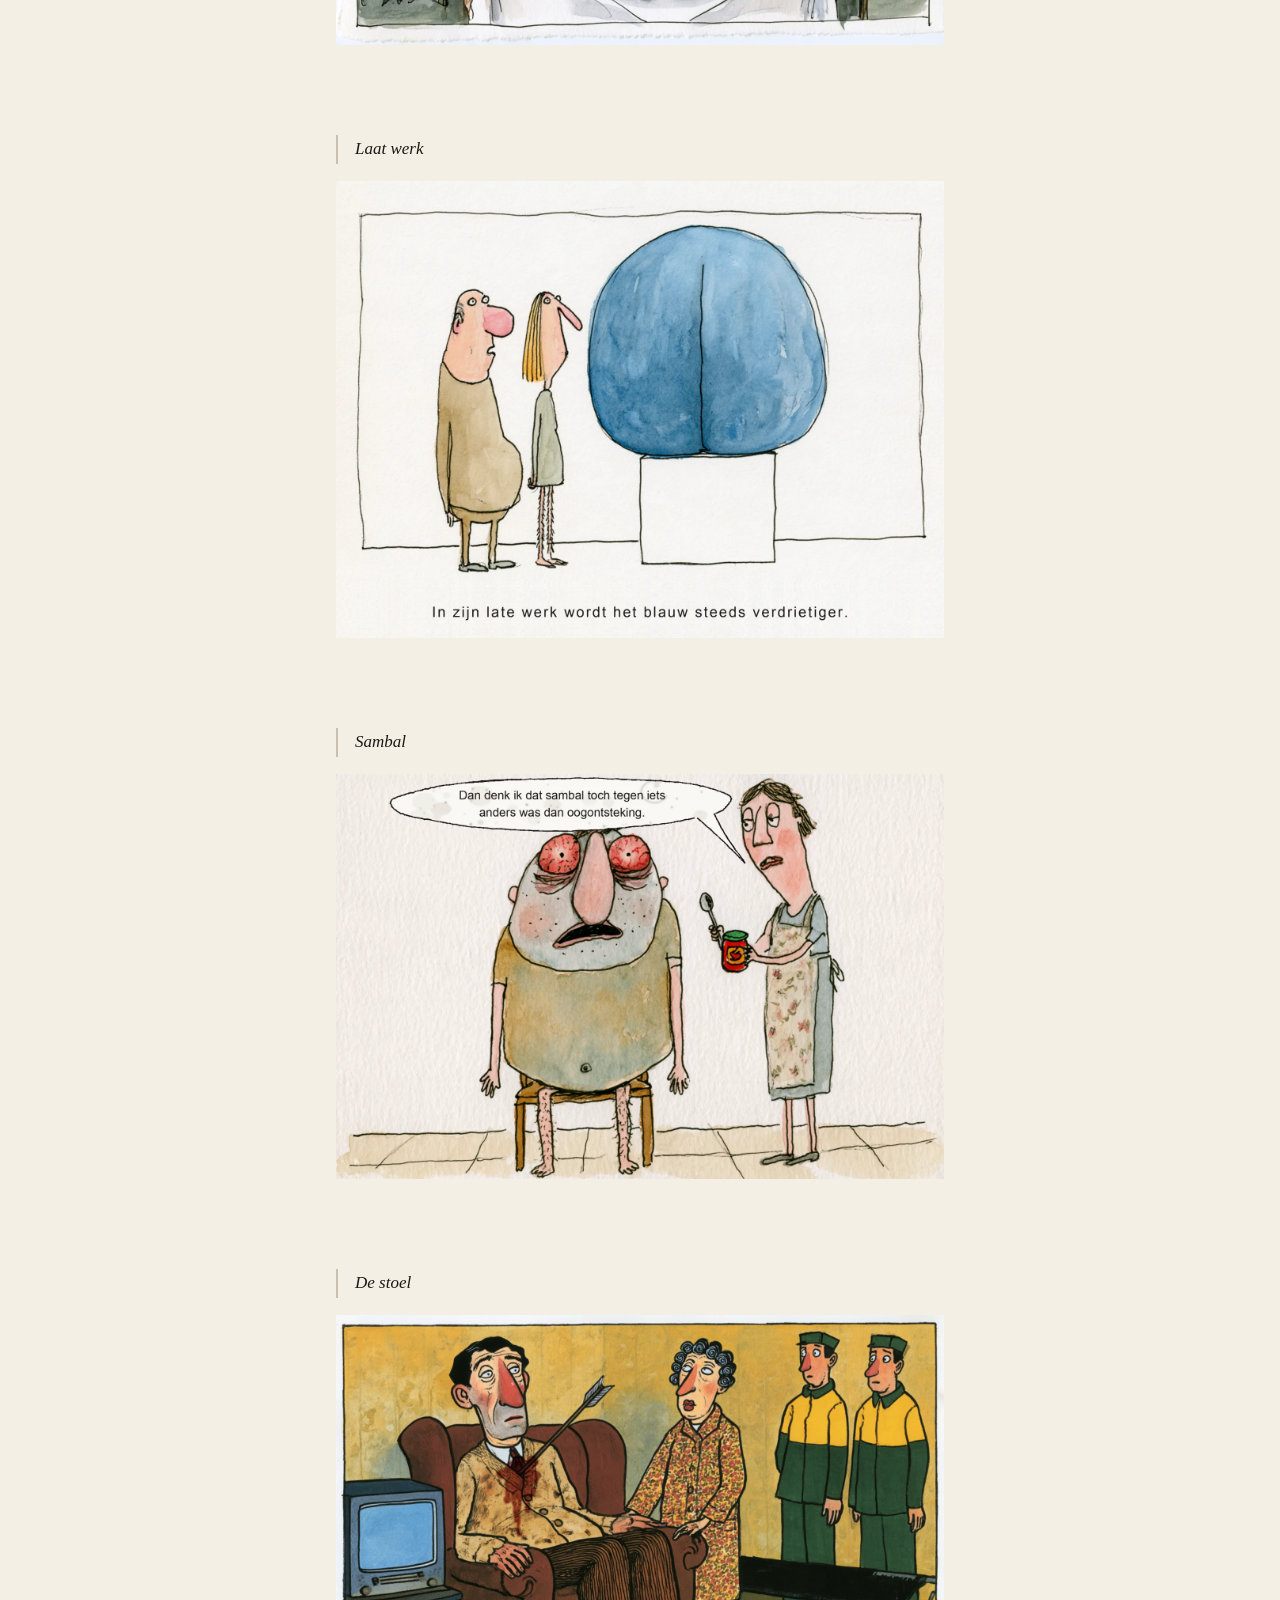
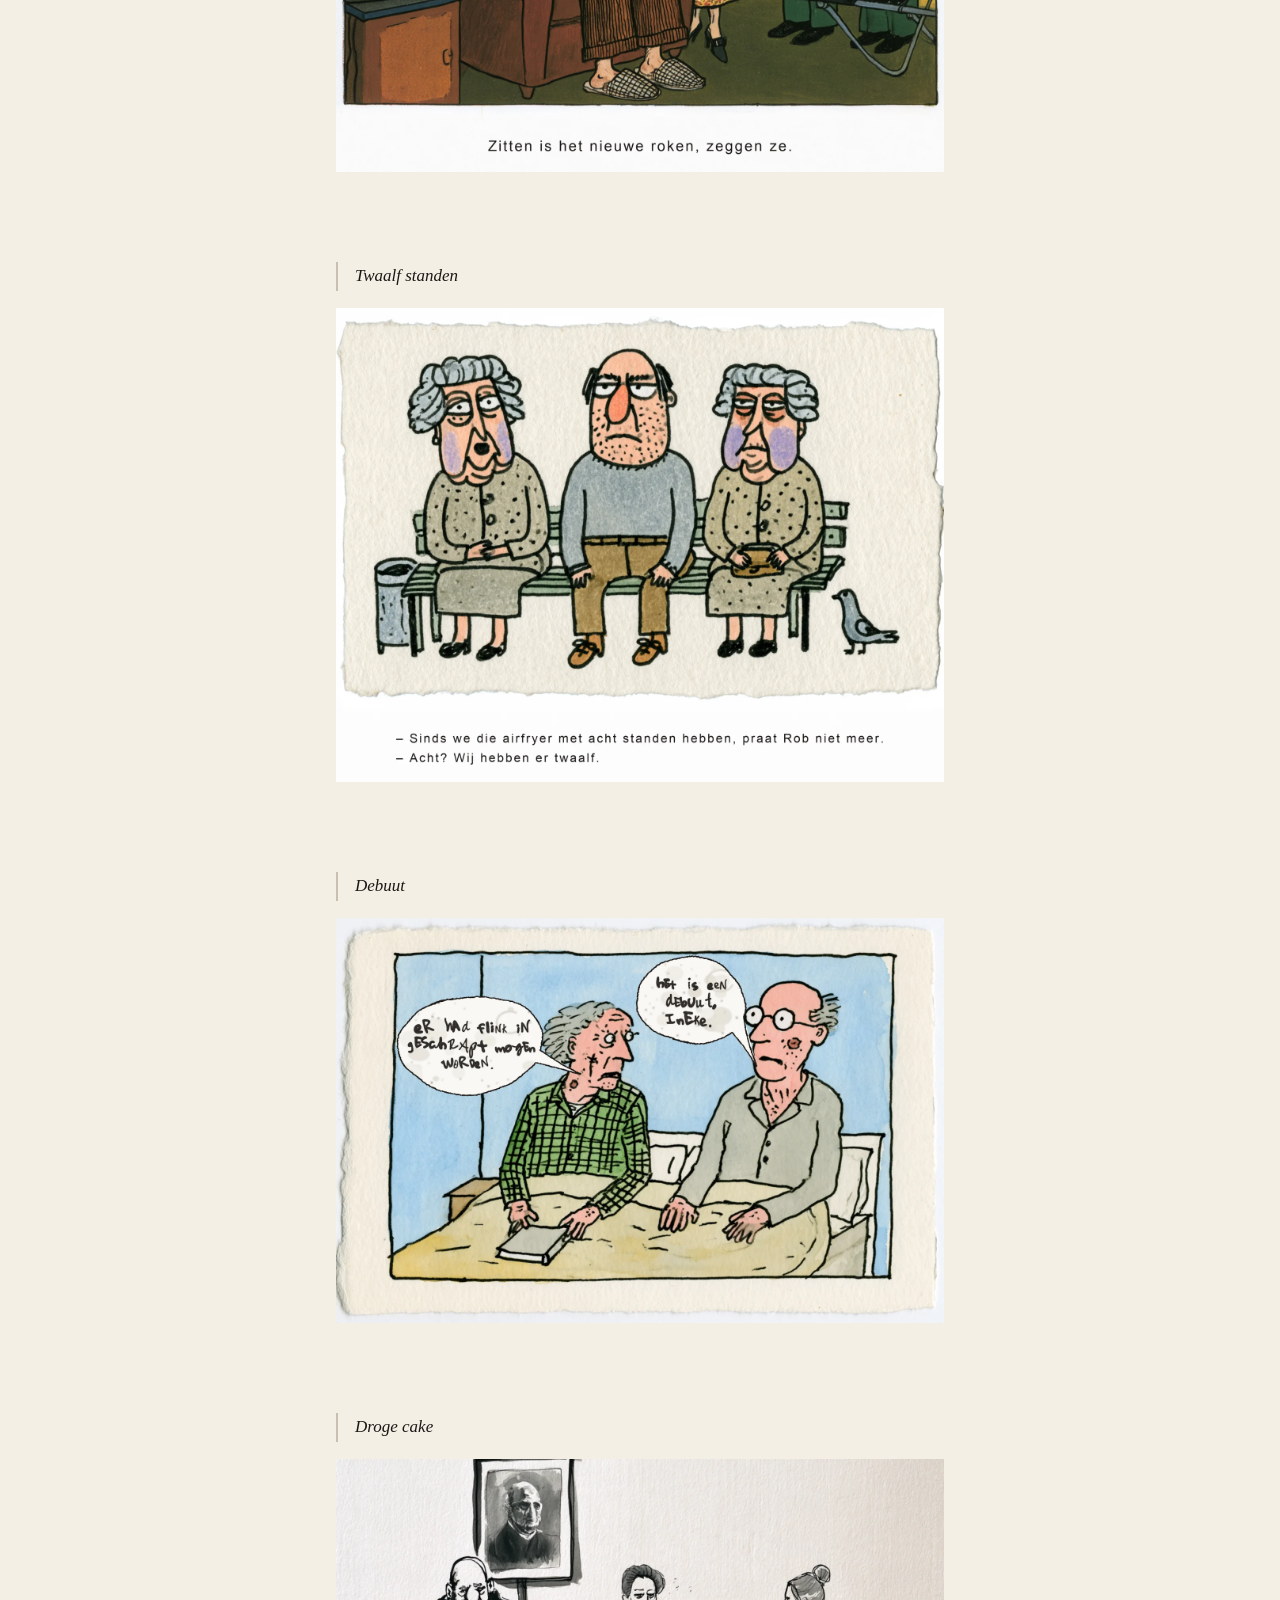
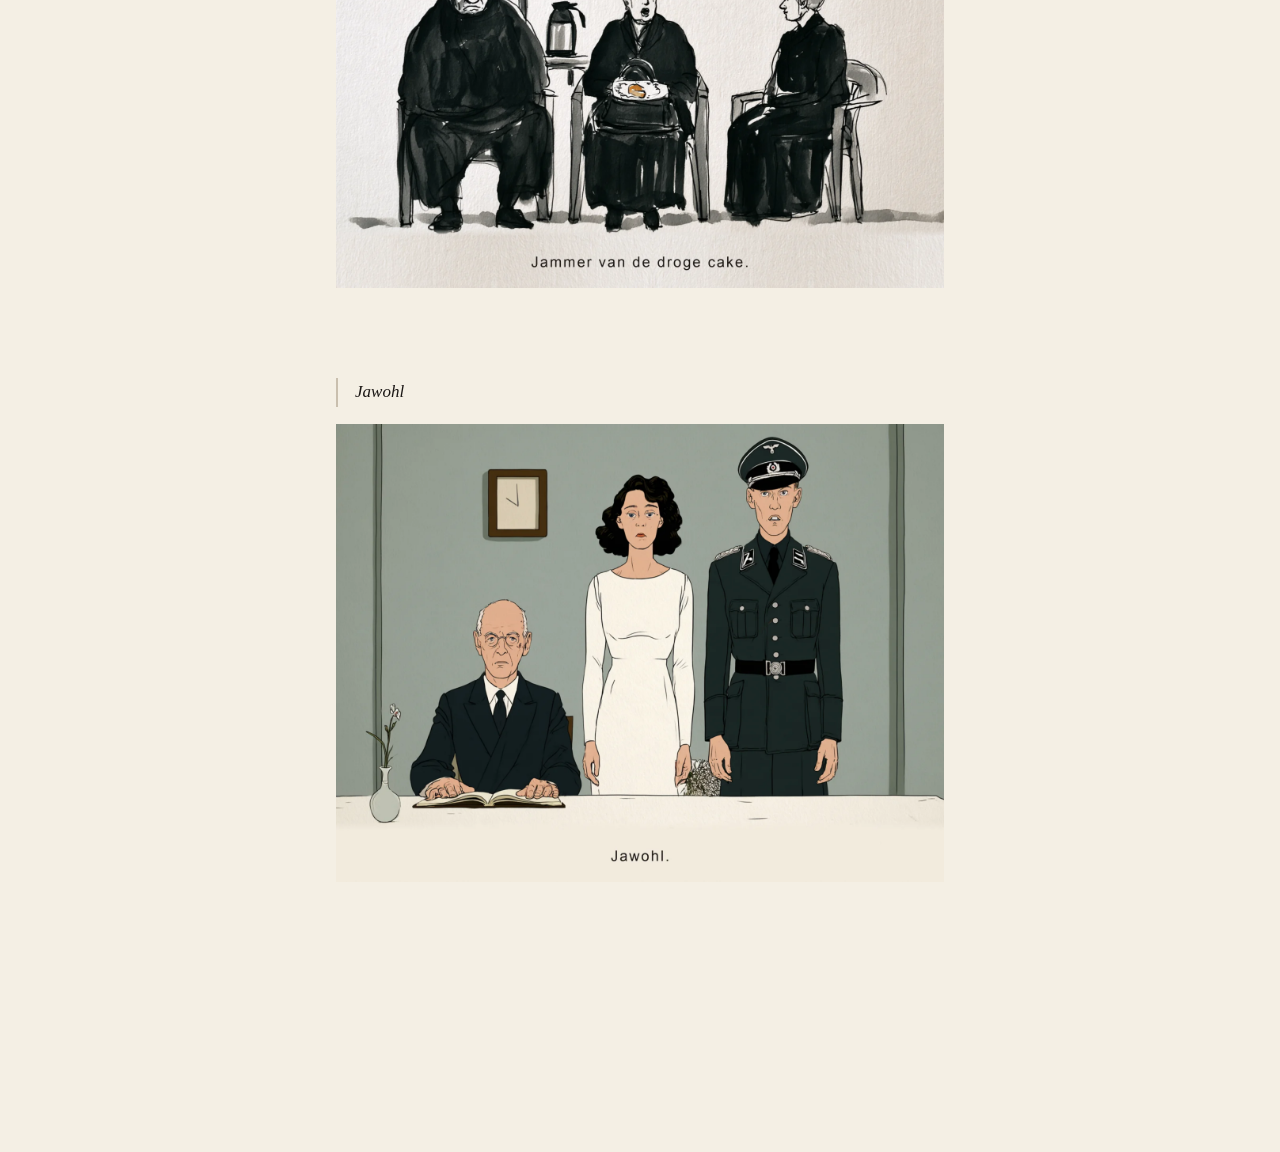
==== commit eb0e9f31: "feat: cartoon Jawohl toegevoegd" ====
--- a/docs/cartoons/index.html
+++ b/docs/cartoons/index.html
@@ -127,8 +127,14 @@
 
     <section class="cartoon">
       <h2>Droge cake</h2>
-      <img src="media/droge-cake.webp" width="1536" height="1085" loading="lazy"
+      <img src="media/droge-cake.webp?v=2" width="1536" height="1085" loading="lazy"
            alt="Een tekening in zwarte inkt en grijze was, zonder kleur: in een kale rouwkamer zitten drie mensen in het zwart op plastic stoelen onder een portretfoto van een oude man op een ezel. Links een dikke kale zwager met een knolneus, rechts een schriele zus met een knotje die opzij kijkt. In het midden zit de weduwe met een handtas op schoot en daarop een bordje met een plakje cake, het enige in kleur. Onderschrift: jammer van de droge cake.">
+    </section>
+
+    <section class="cartoon">
+      <h2>Jawohl</h2>
+      <img src="media/jawohl.webp" width="1536" height="1156" loading="lazy"
+           alt="Een tekening in egale, vale kleuren: in een kale trouwzaal met een grijsgroene muur en een klok zit een kale ambtenaar met een ronde bril achter een tafel met een wit kleed en een open trouwboek. Naast hem staan een bruid in een lange witte jurk en een Duitse officier in een donker uniform met pet. Alle drie kijken uitdrukkingsloos recht vooruit. Onderschrift: jawohl.">
     </section>
   </main>
 </body>
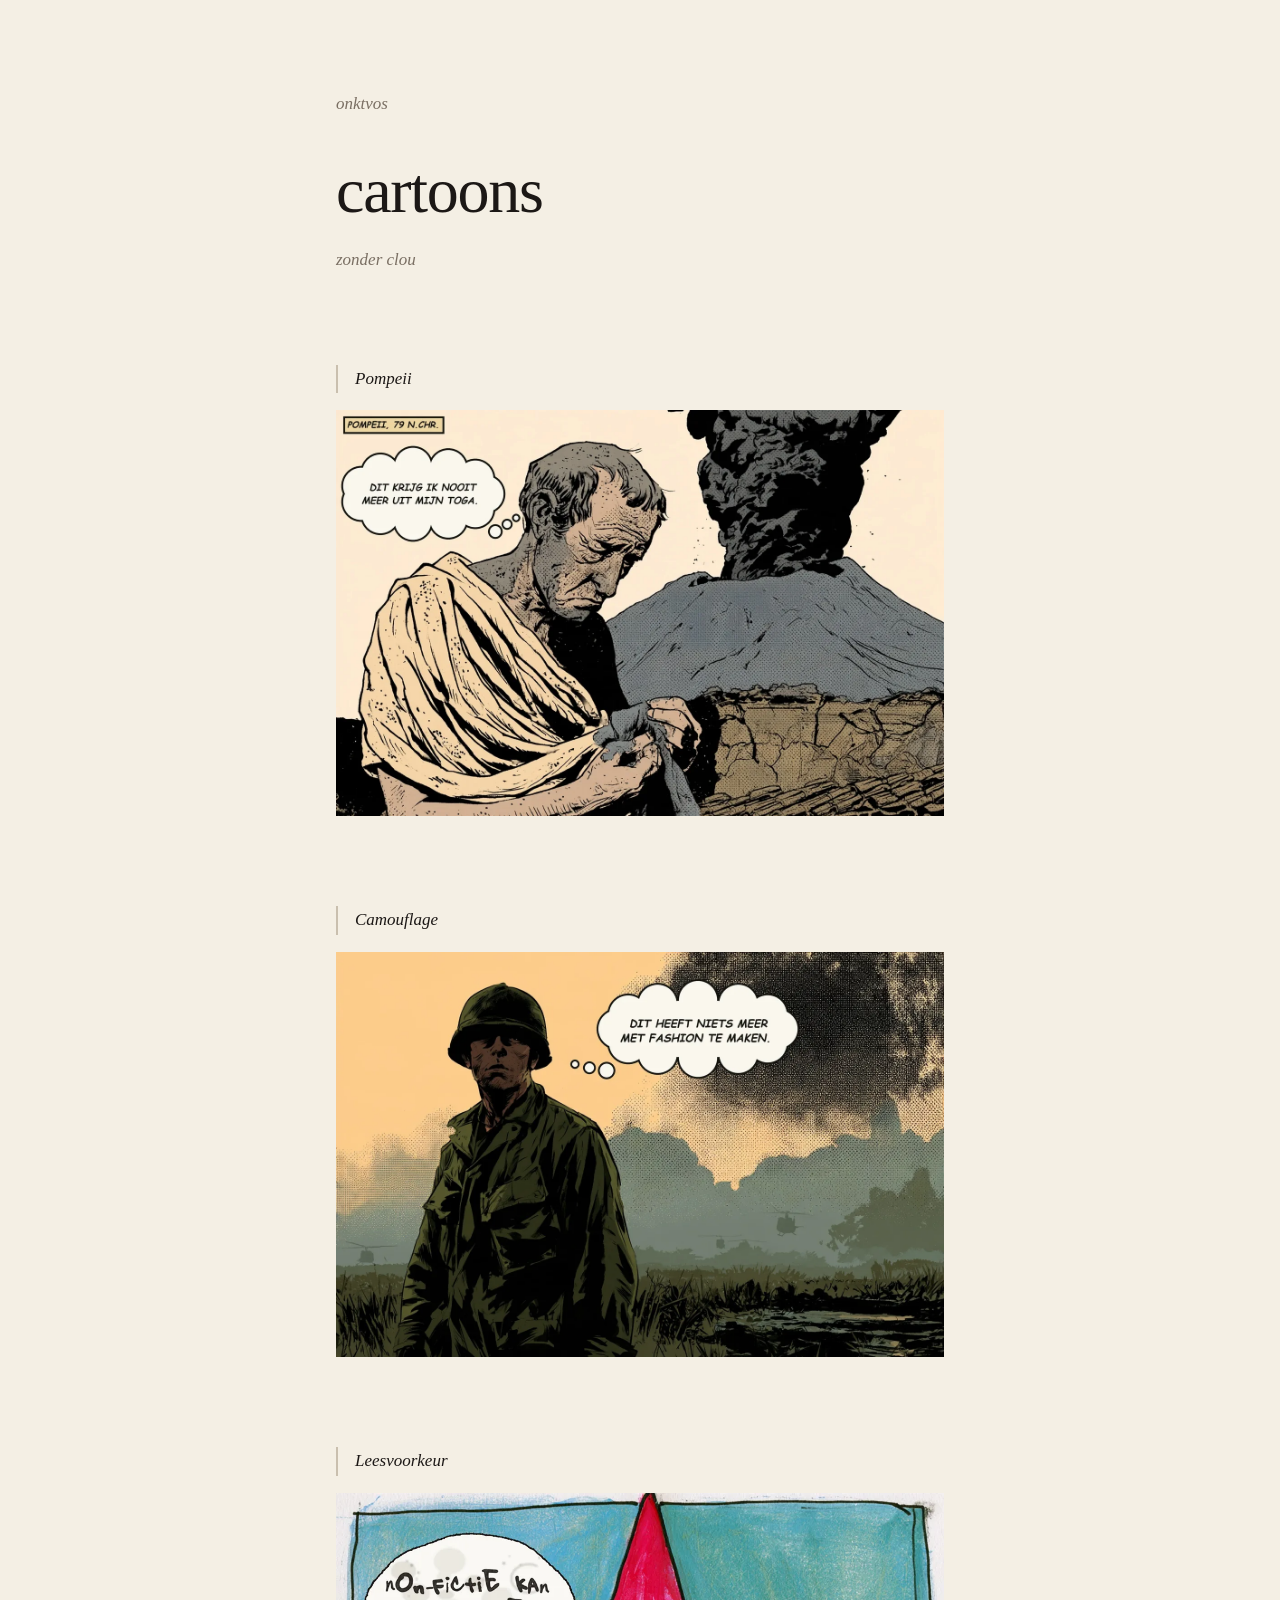
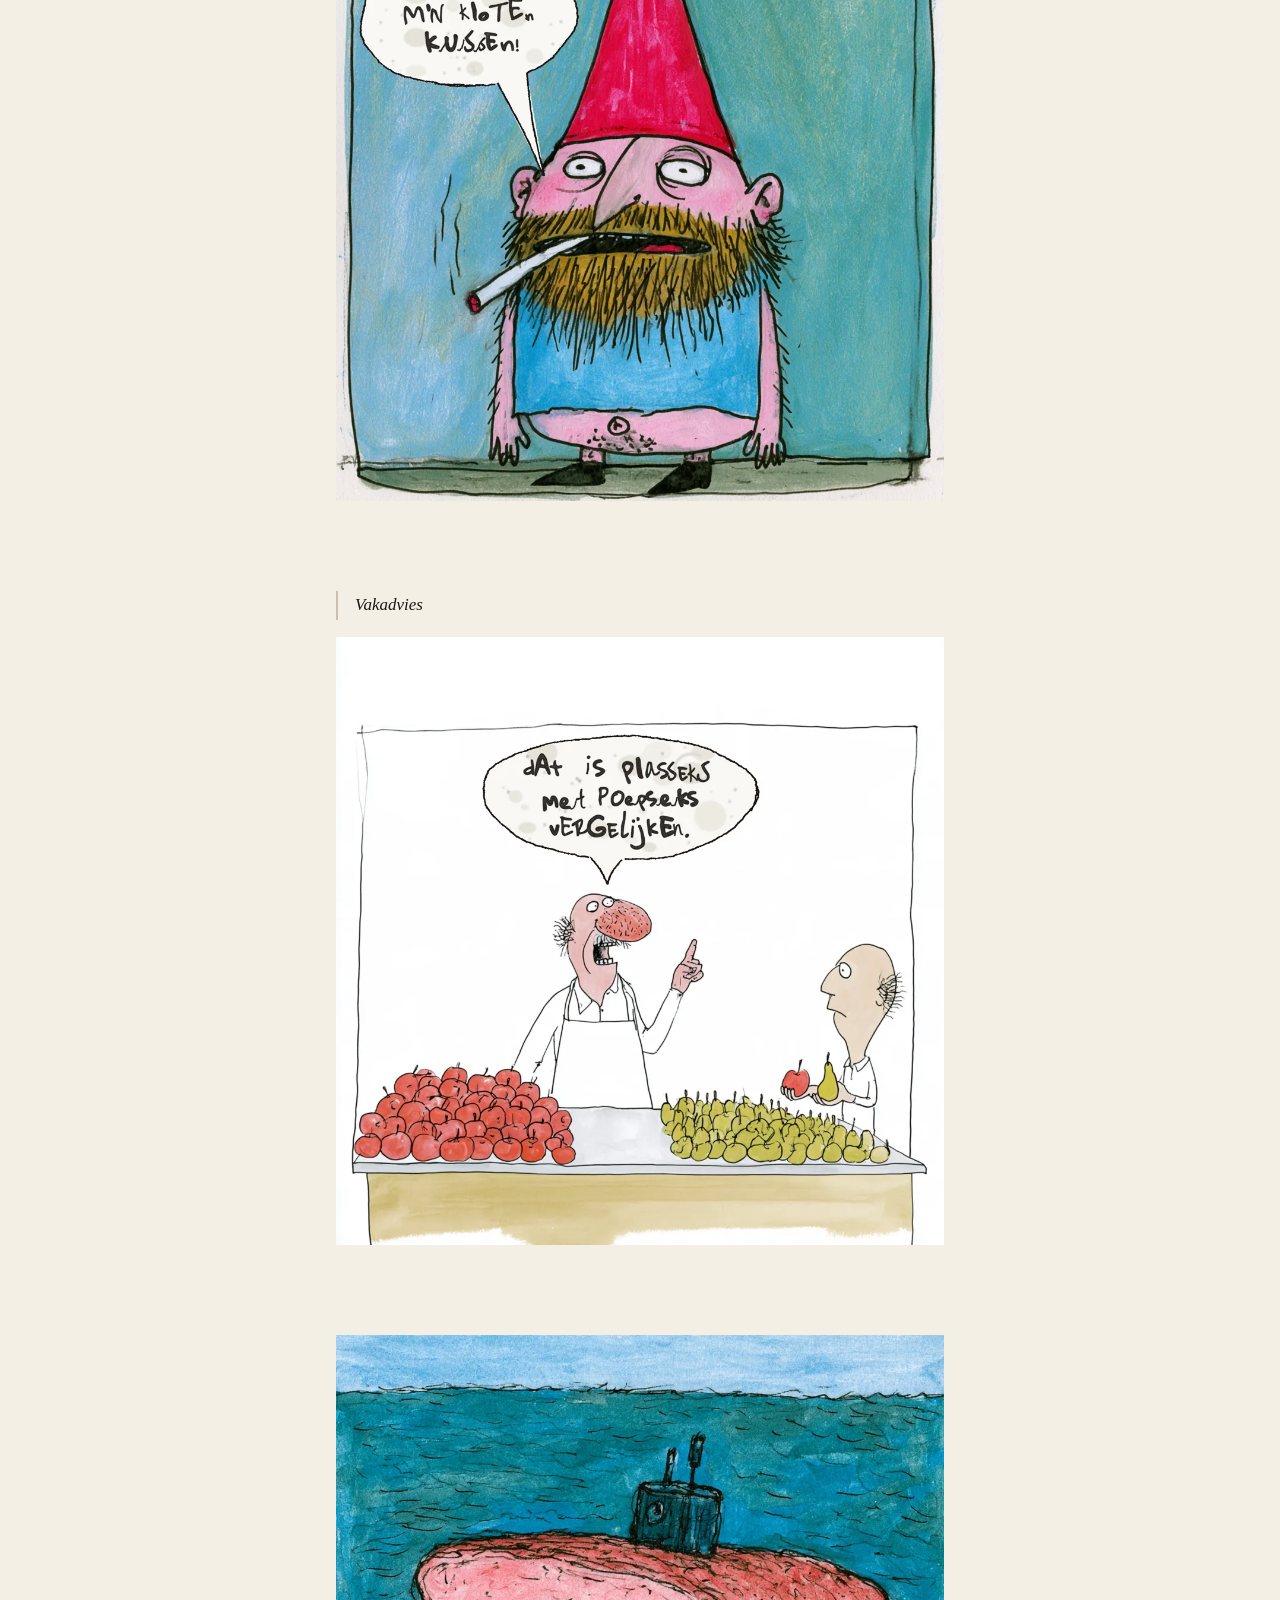
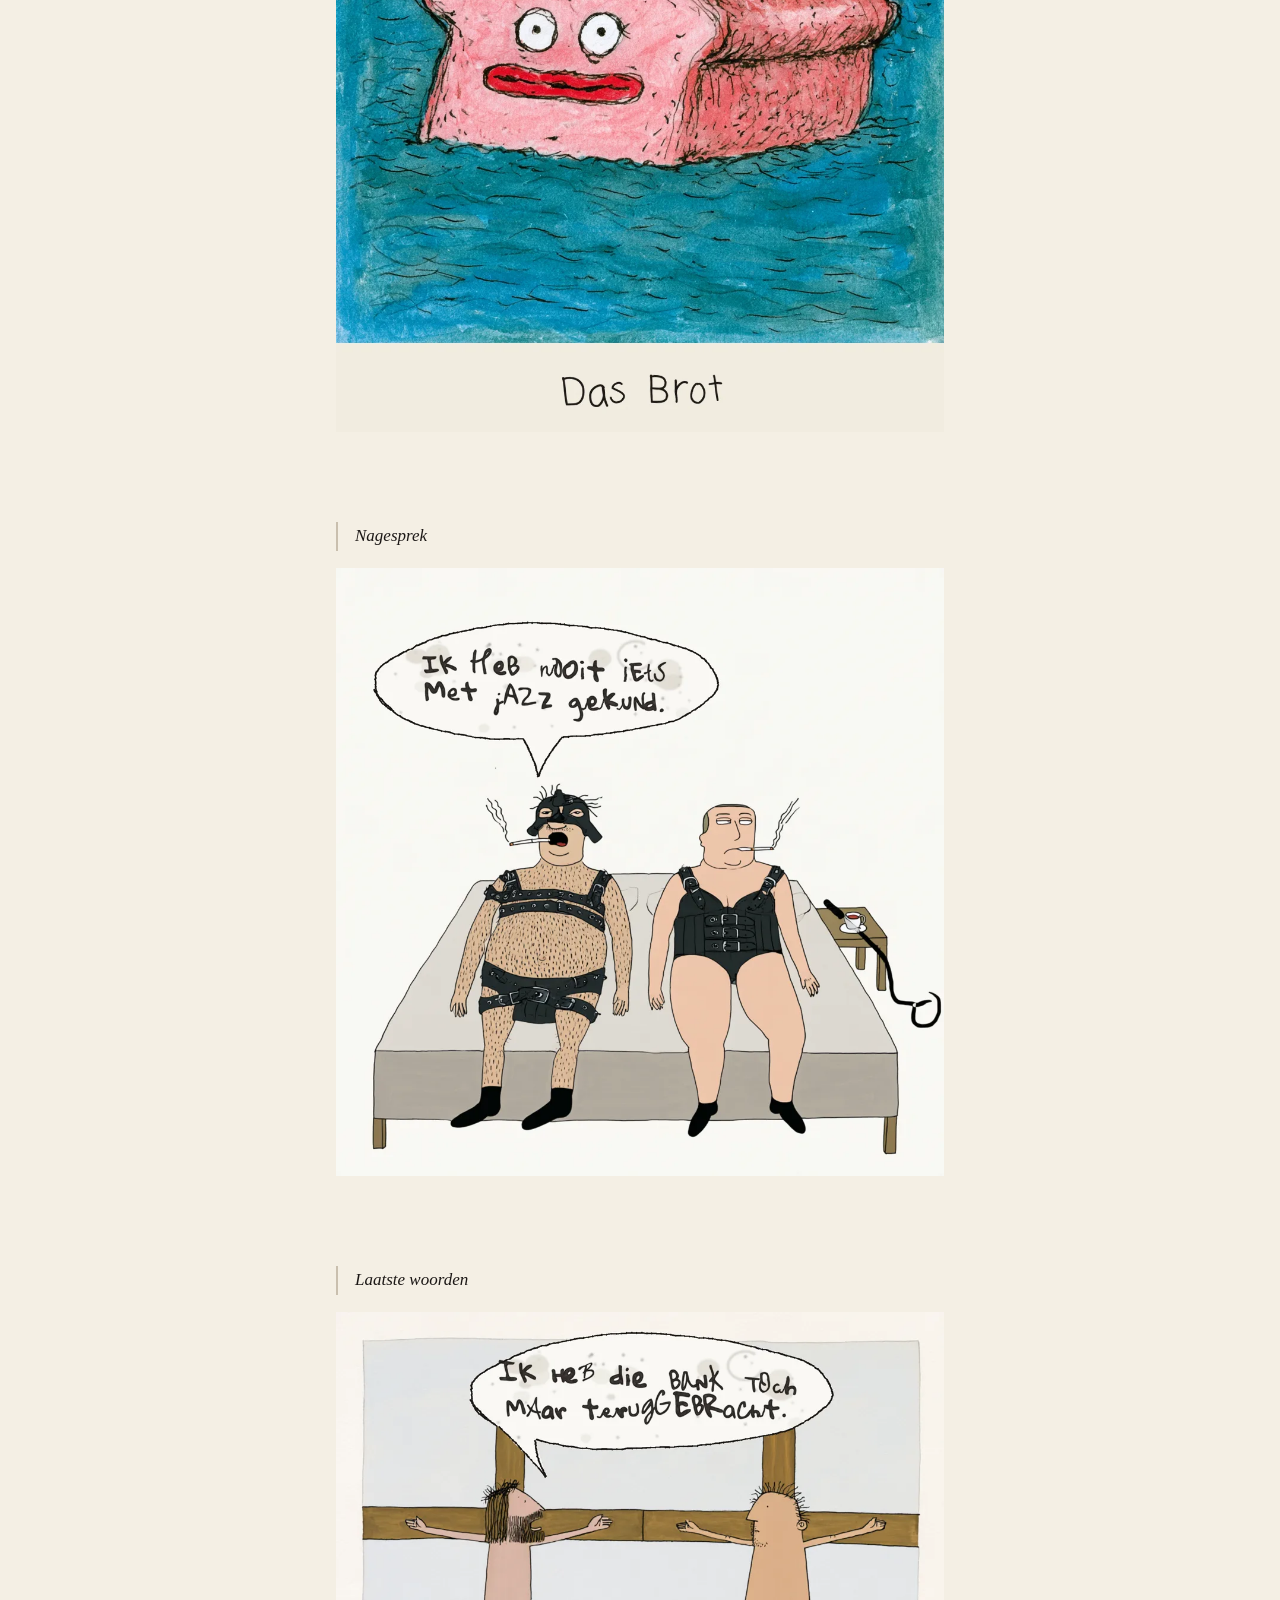
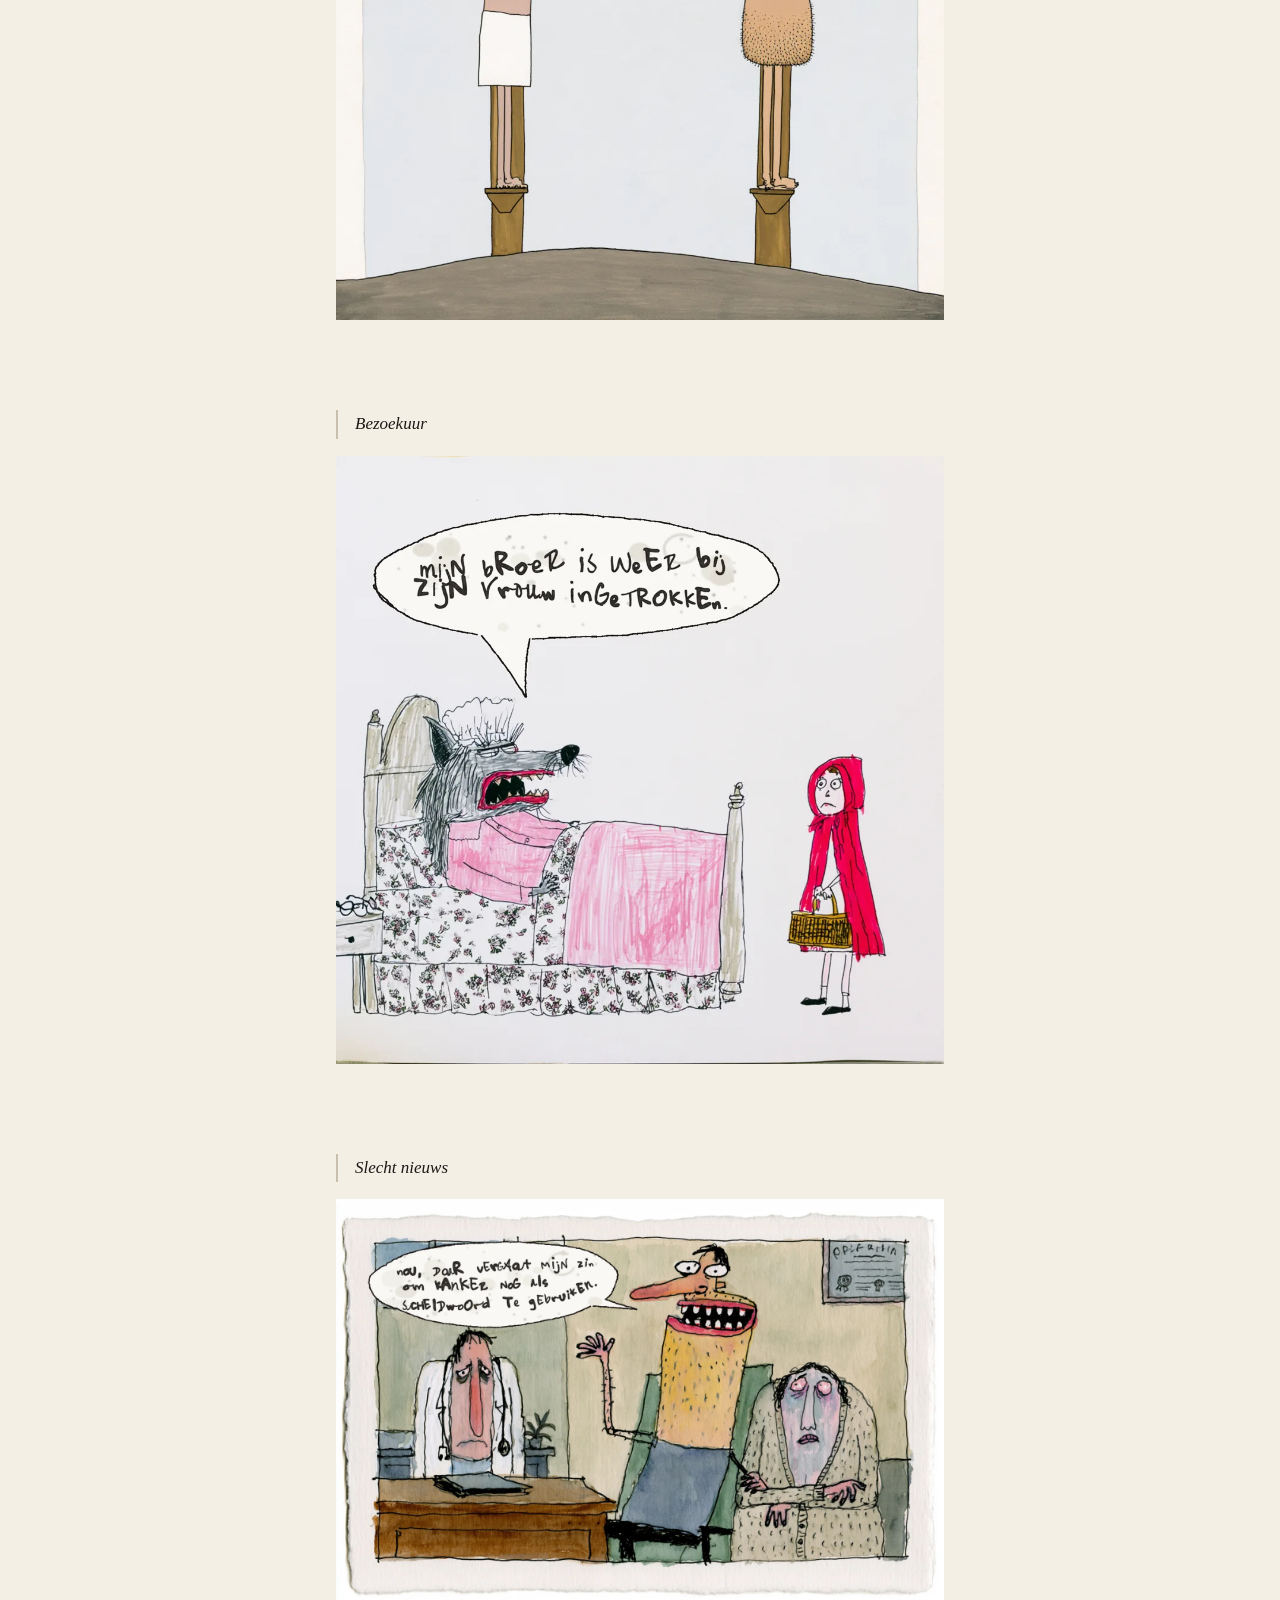
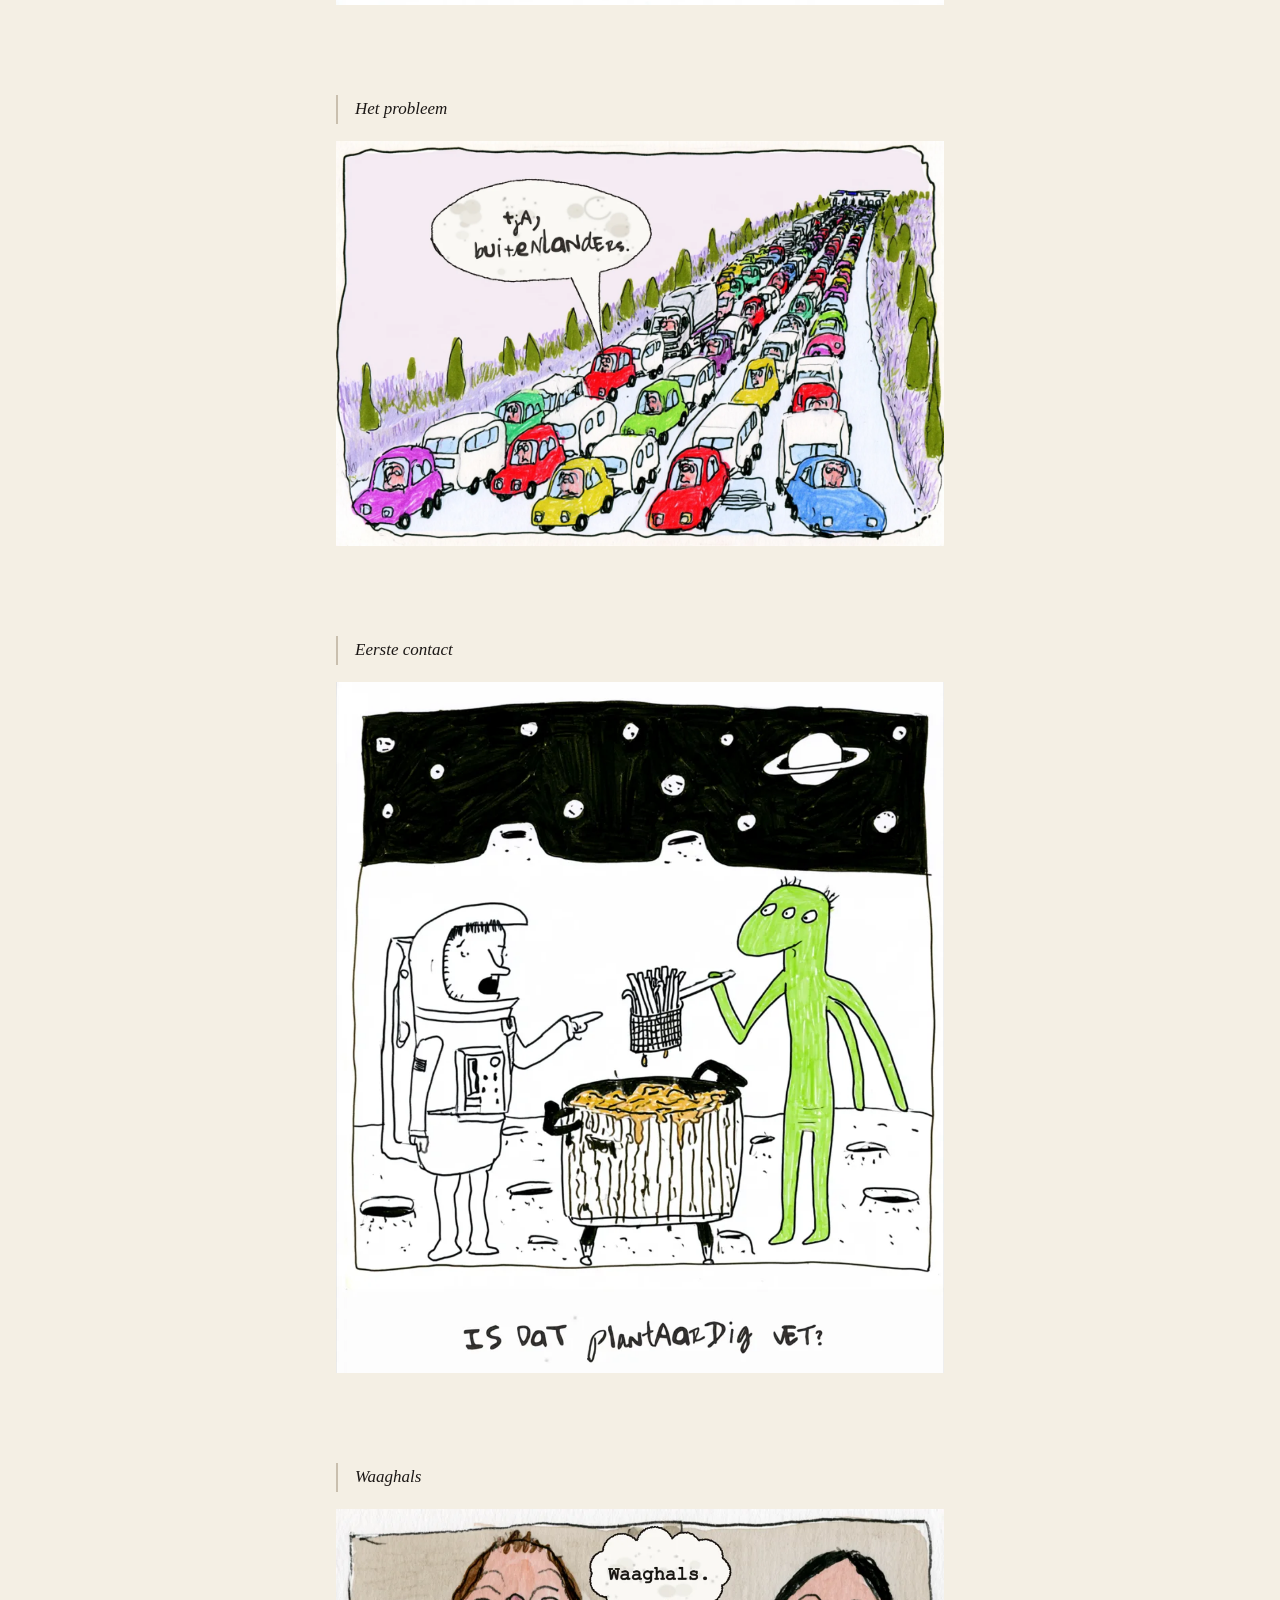
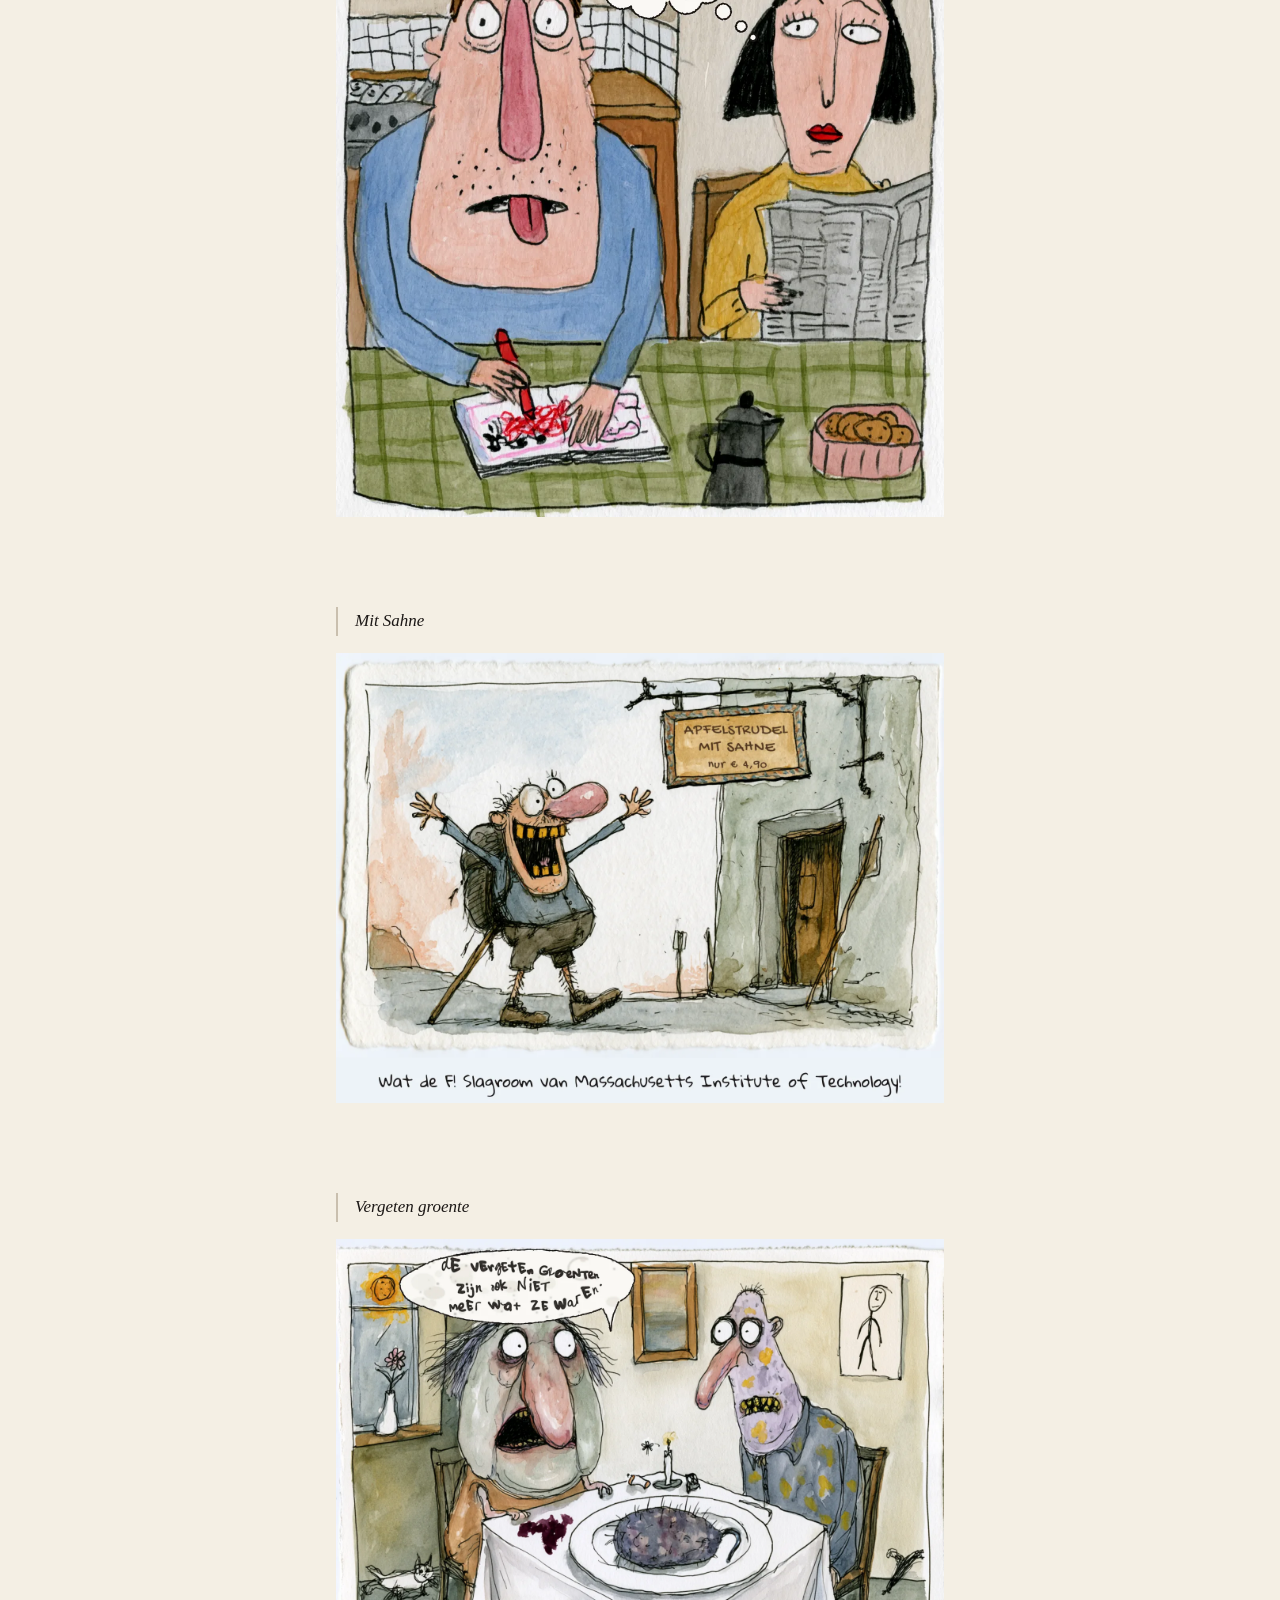
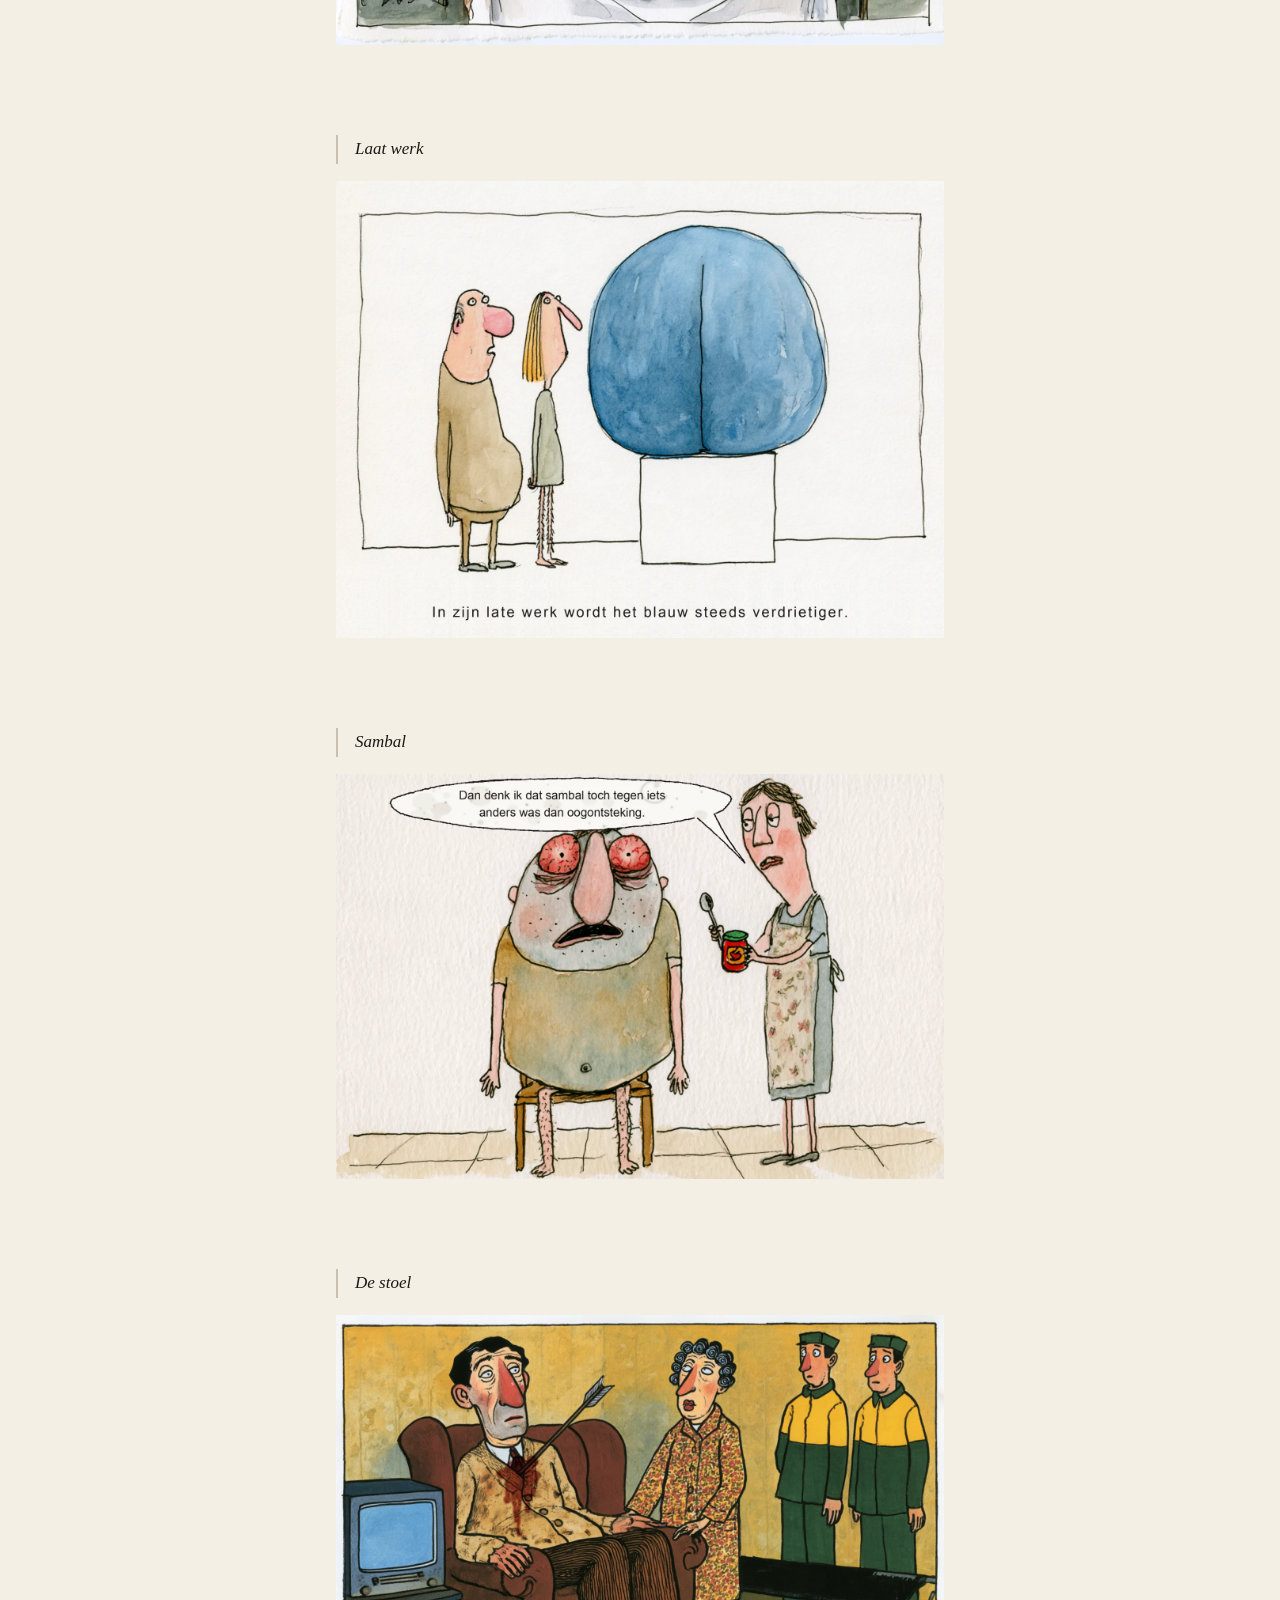
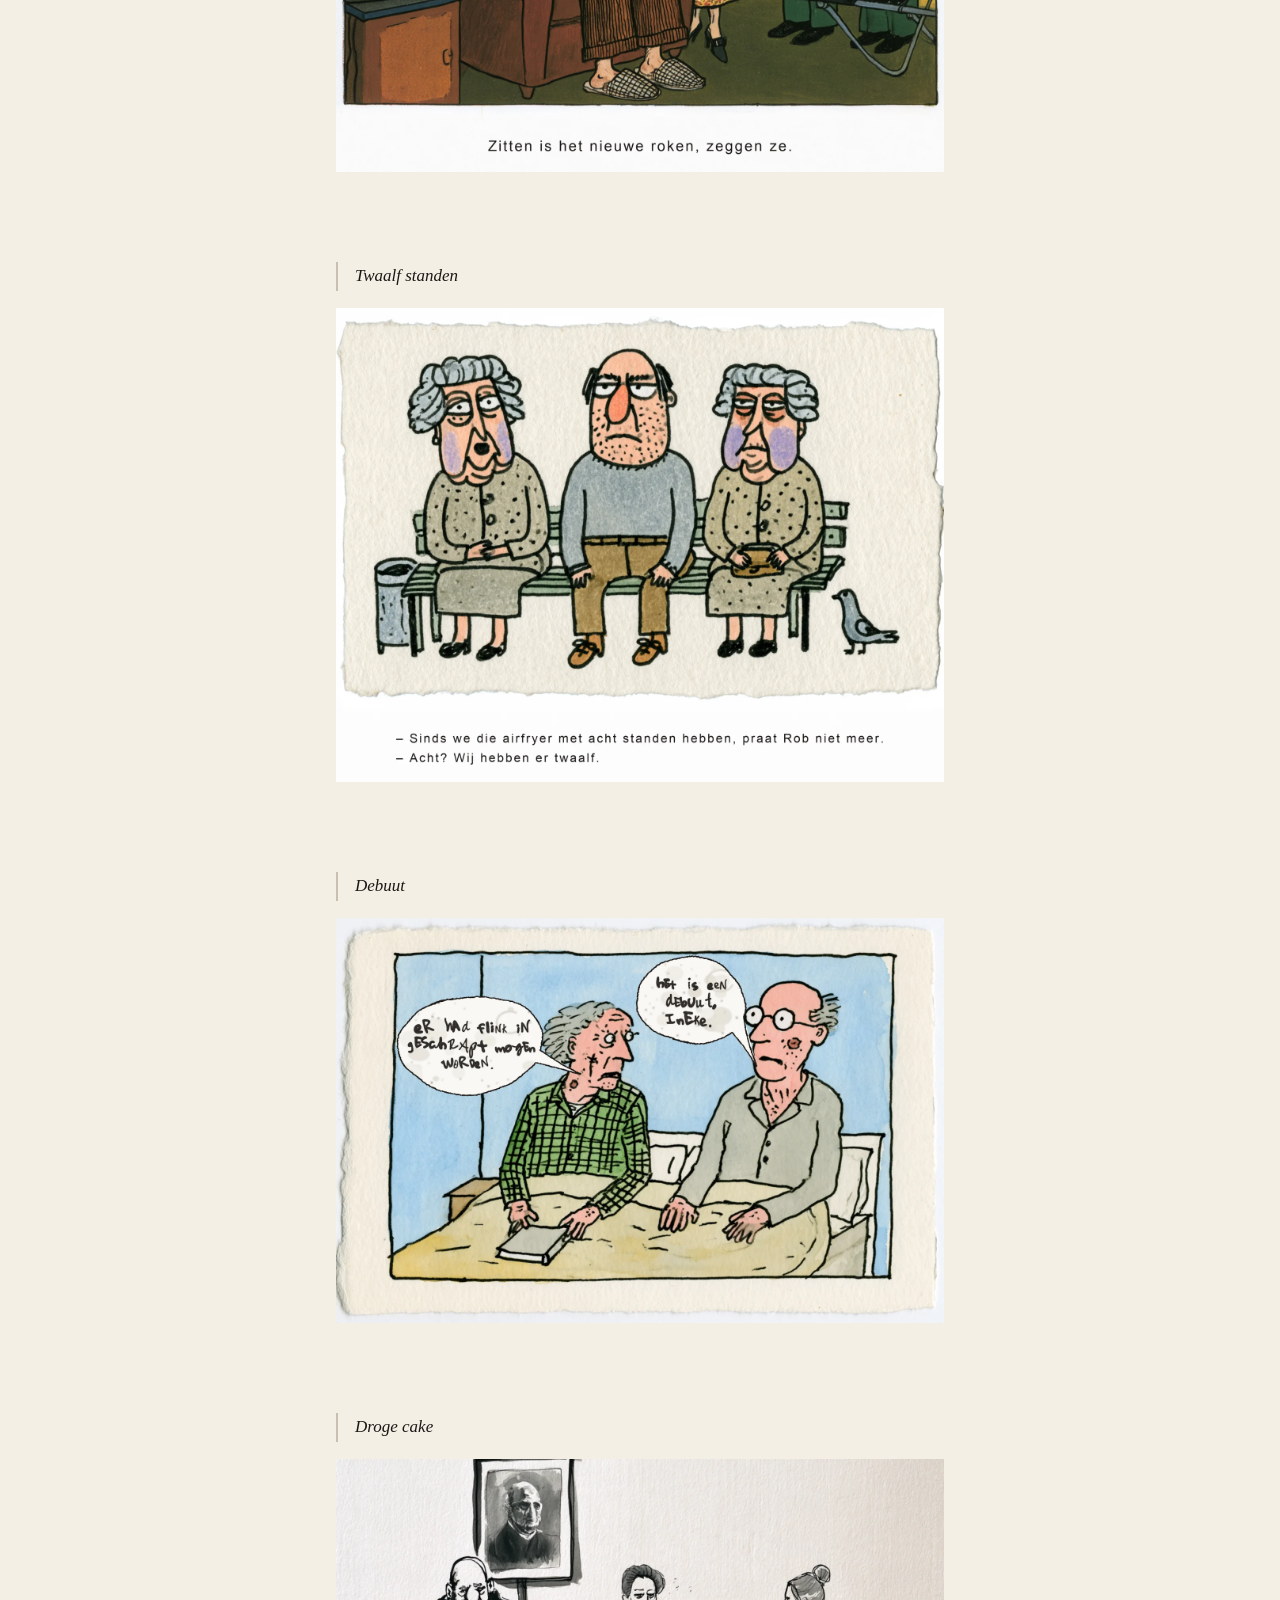
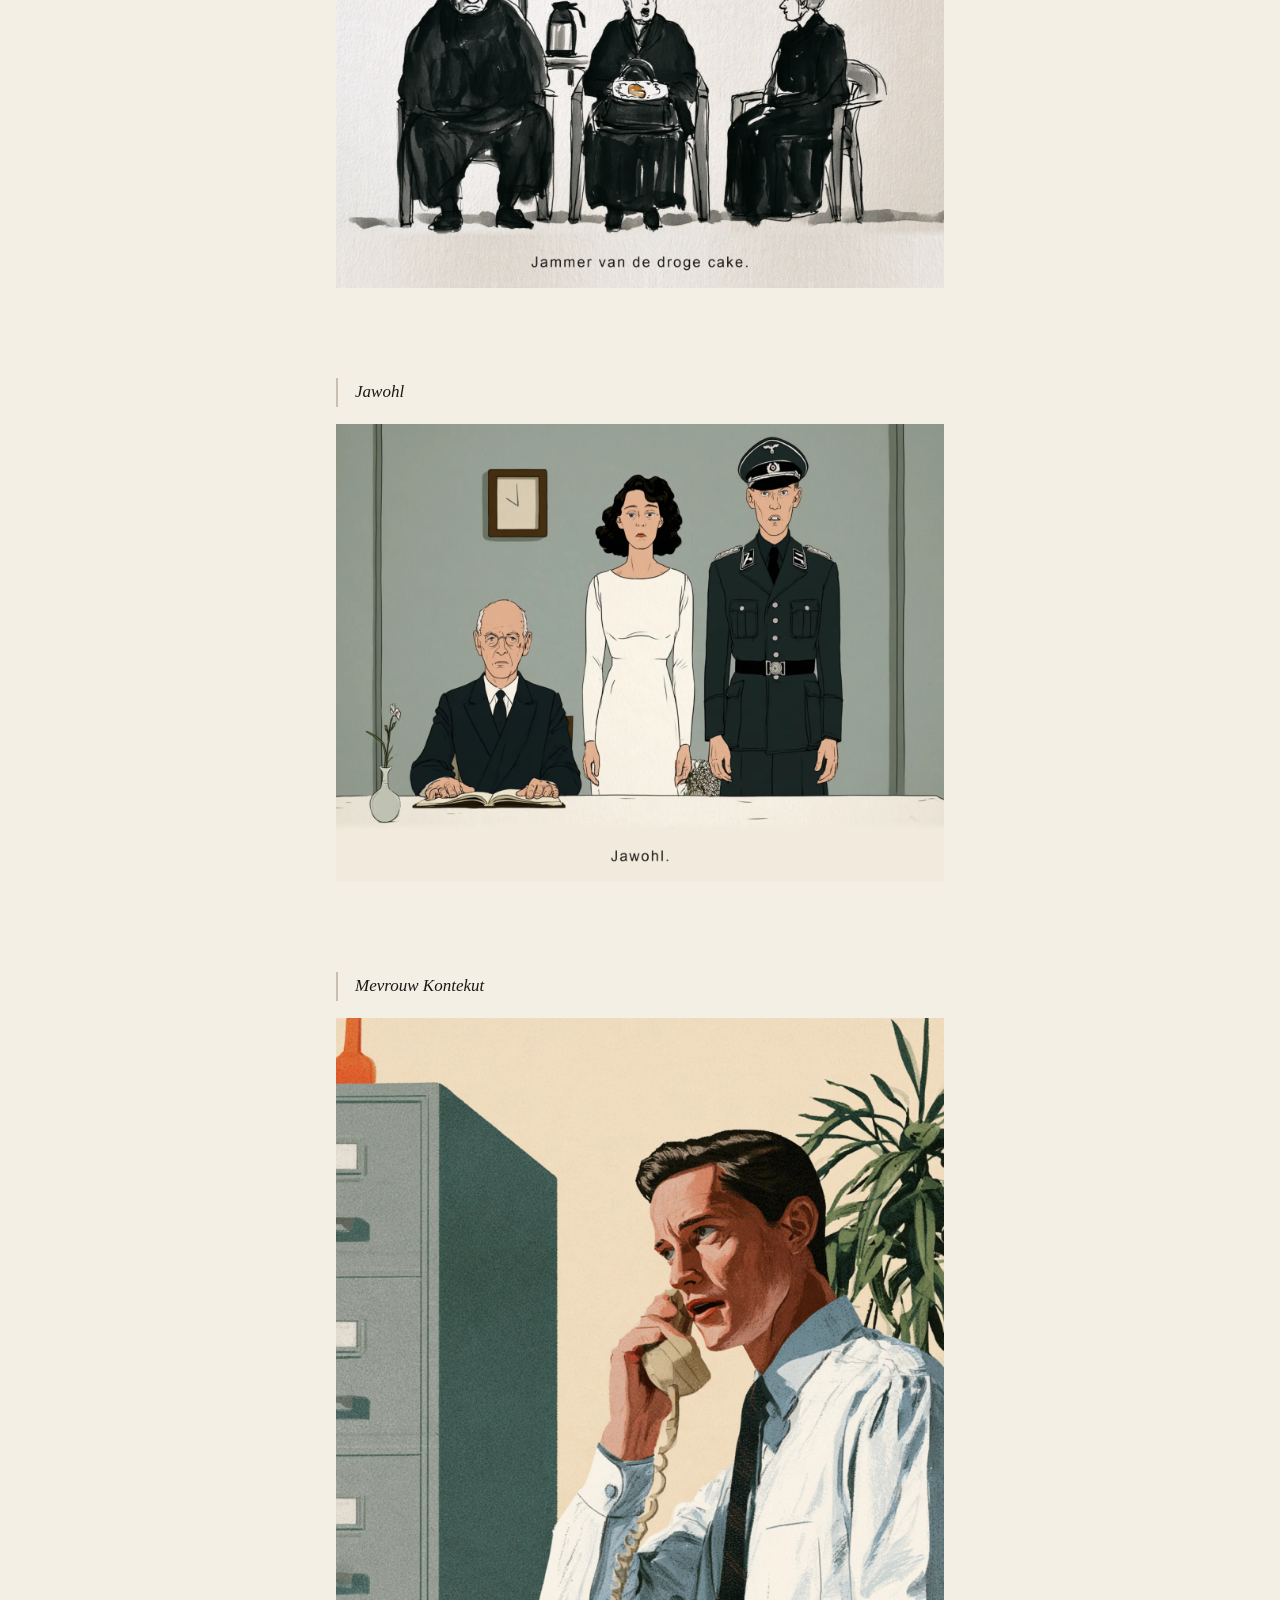
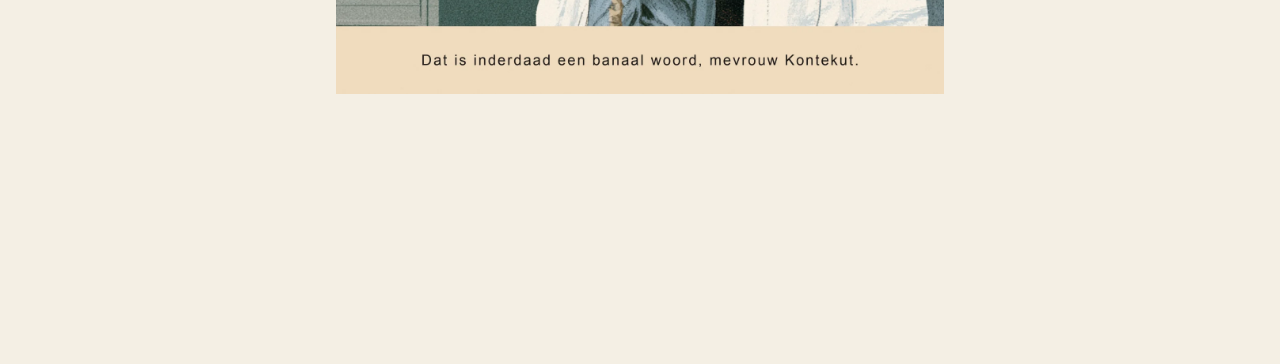
==== commit c156864c: "feat: cartoon Mevrouw Kontekut toegevoegd" ====
--- a/docs/cartoons/index.html
+++ b/docs/cartoons/index.html
@@ -136,6 +136,12 @@
       <img src="media/jawohl.webp" width="1536" height="1156" loading="lazy"
            alt="Een tekening in egale, vale kleuren: in een kale trouwzaal met een grijsgroene muur en een klok zit een kale ambtenaar met een ronde bril achter een tafel met een wit kleed en een open trouwboek. Naast hem staan een bruid in een lange witte jurk en een Duitse officier in een donker uniform met pet. Alle drie kijken uitdrukkingsloos recht vooruit. Onderschrift: jawohl.">
     </section>
+
+    <section class="cartoon">
+      <h2>Mevrouw Kontekut</h2>
+      <img src="media/mevrouw-kontekut.webp" width="1536" height="1708" loading="lazy"
+           alt="Een illustratie in de stijl van een jaren-zestigreclame: een knappe man met achterovergekamd haar, een wit overhemd en een smalle stropdas staat in een kantoor tussen een grijze archiefkast en een kamerplant. Hij houdt een beige telefoonhoorn aan zijn oor en kijkt ernstig opzij. Onderschrift: dat is inderdaad een banaal woord, mevrouw Kontekut.">
+    </section>
   </main>
 </body>
 </html>
